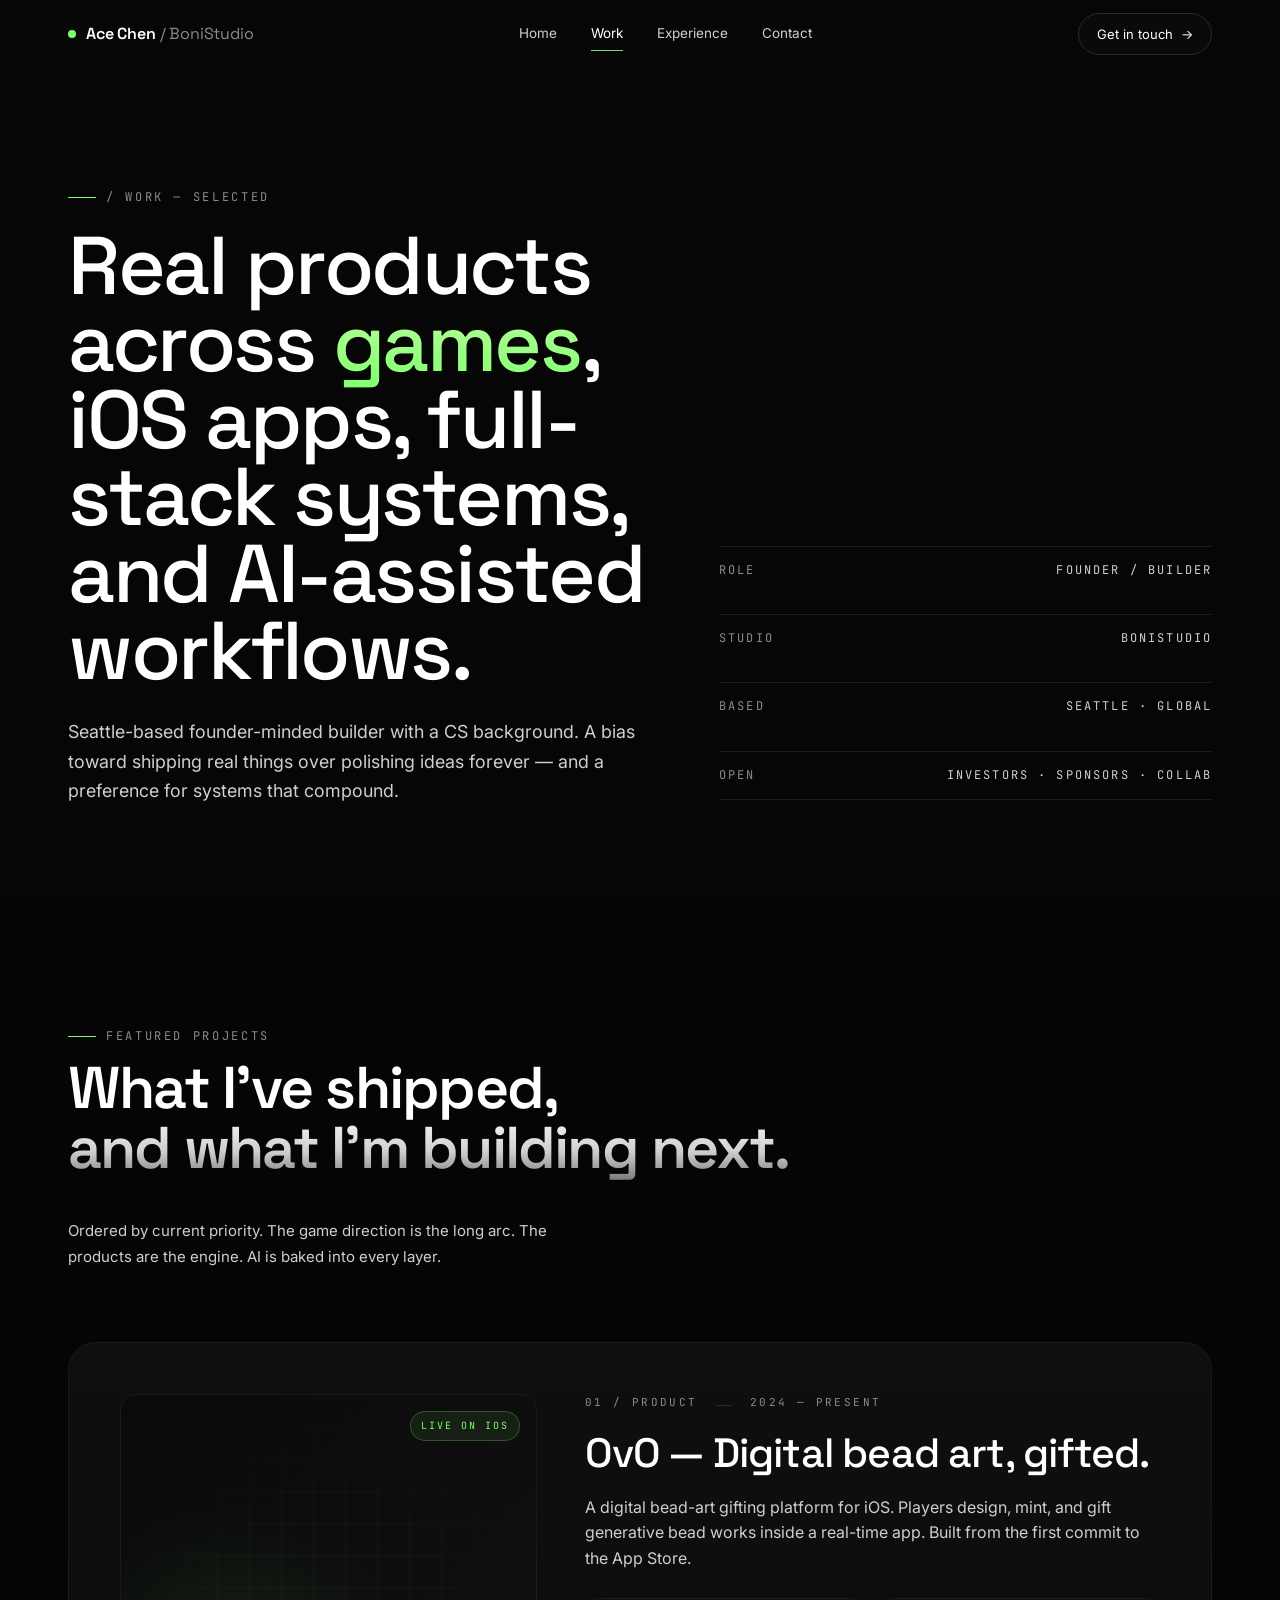
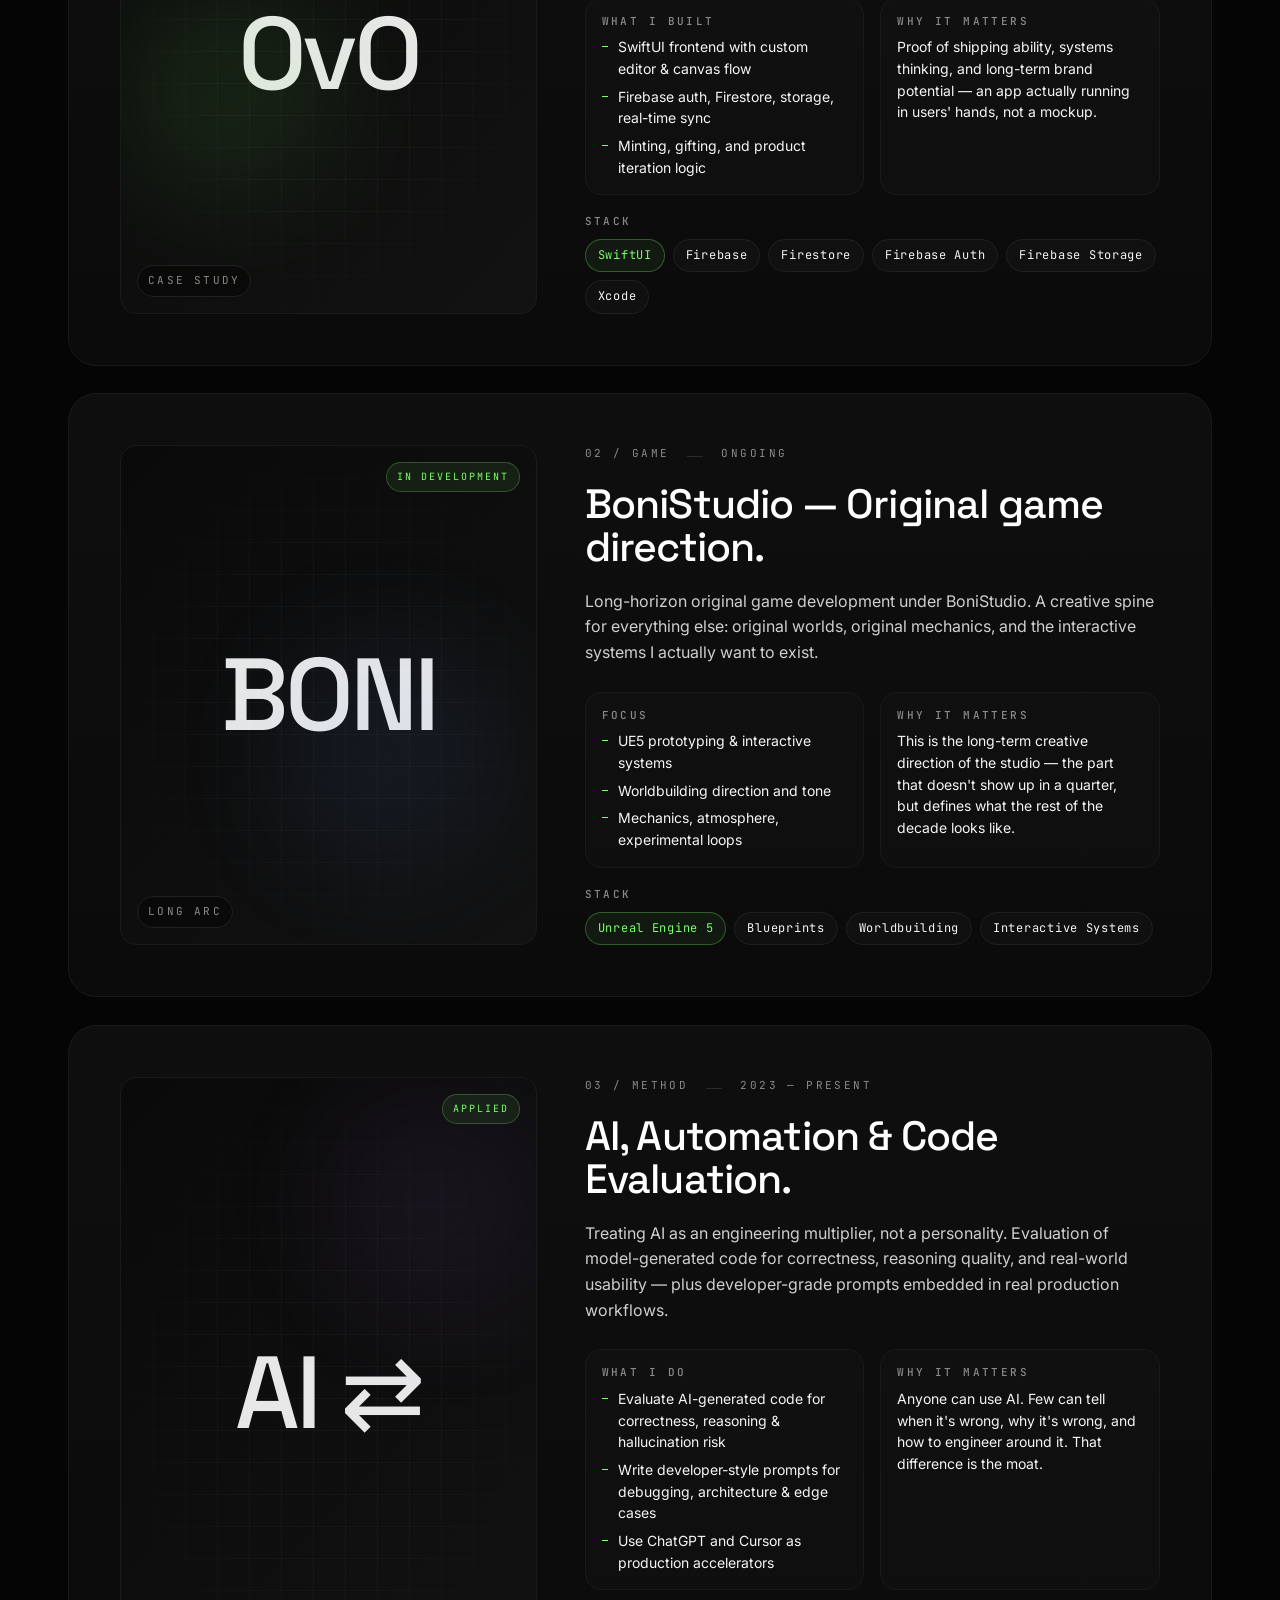
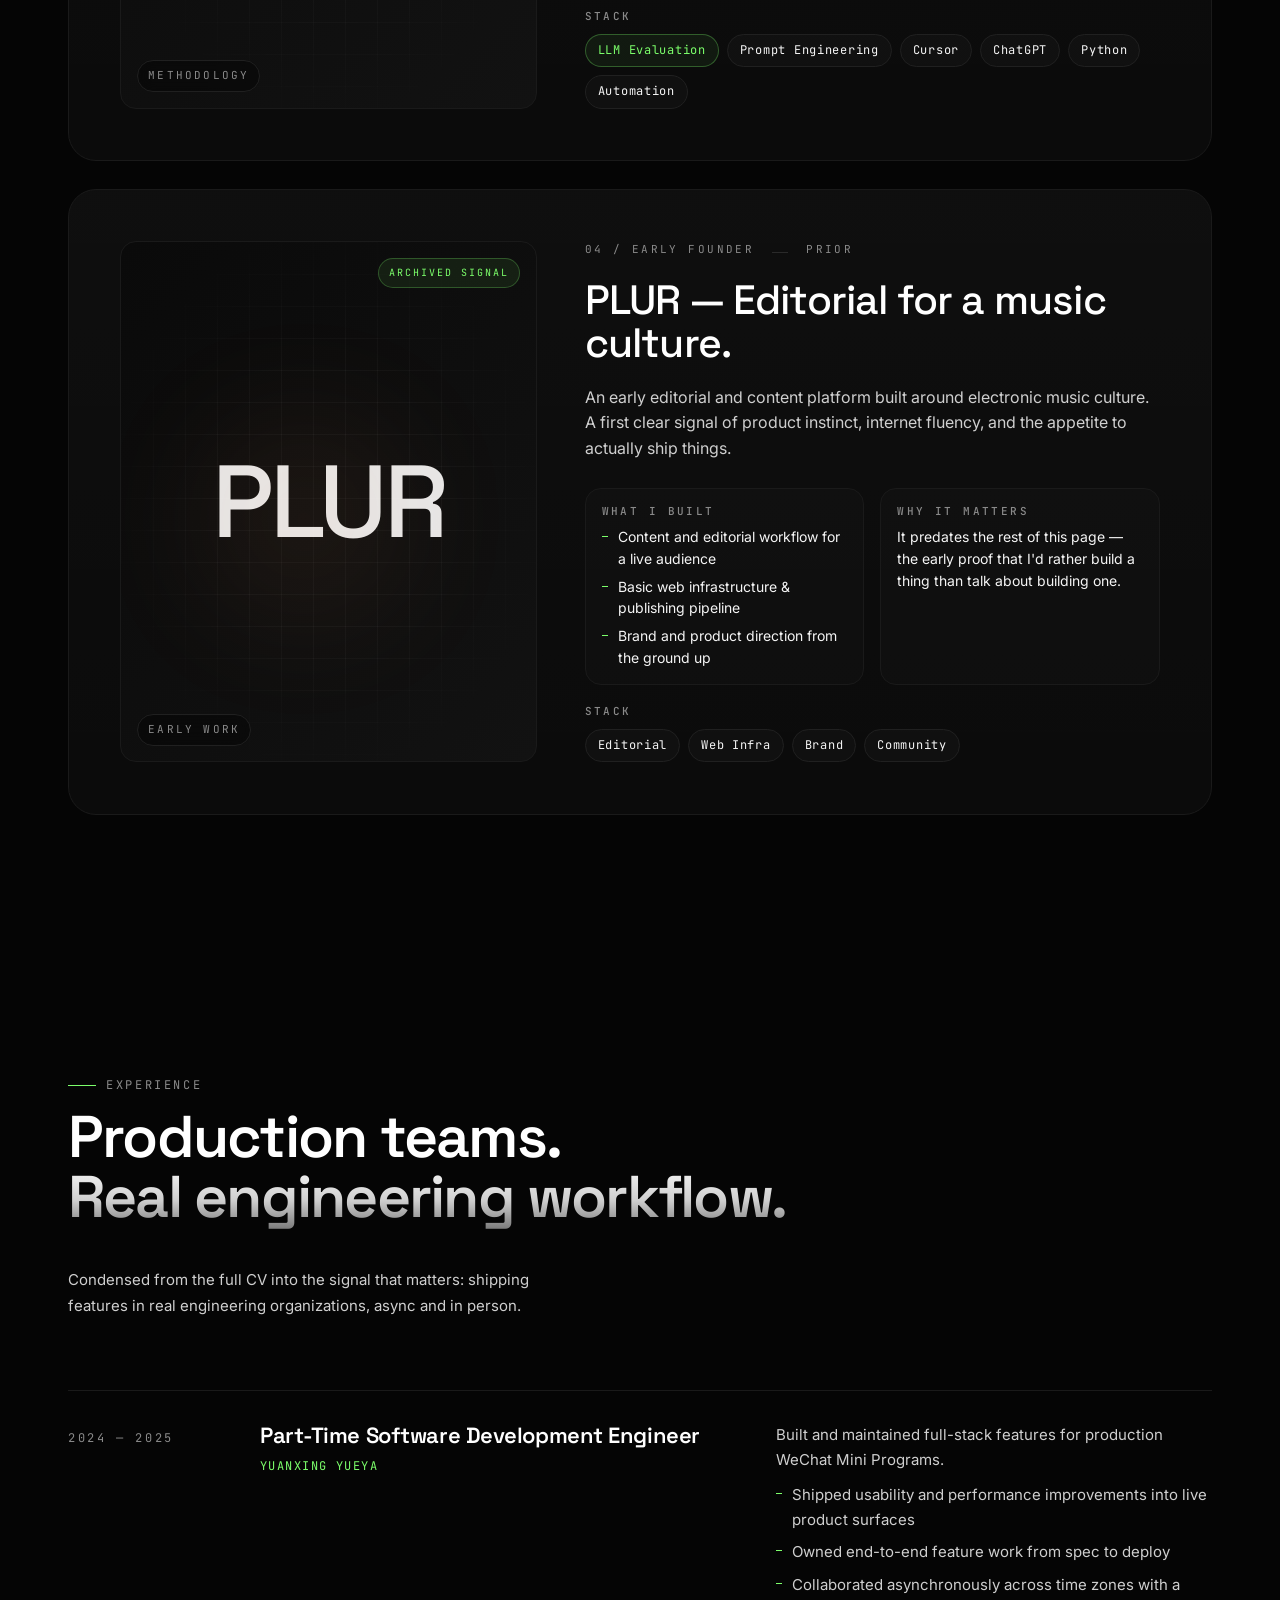
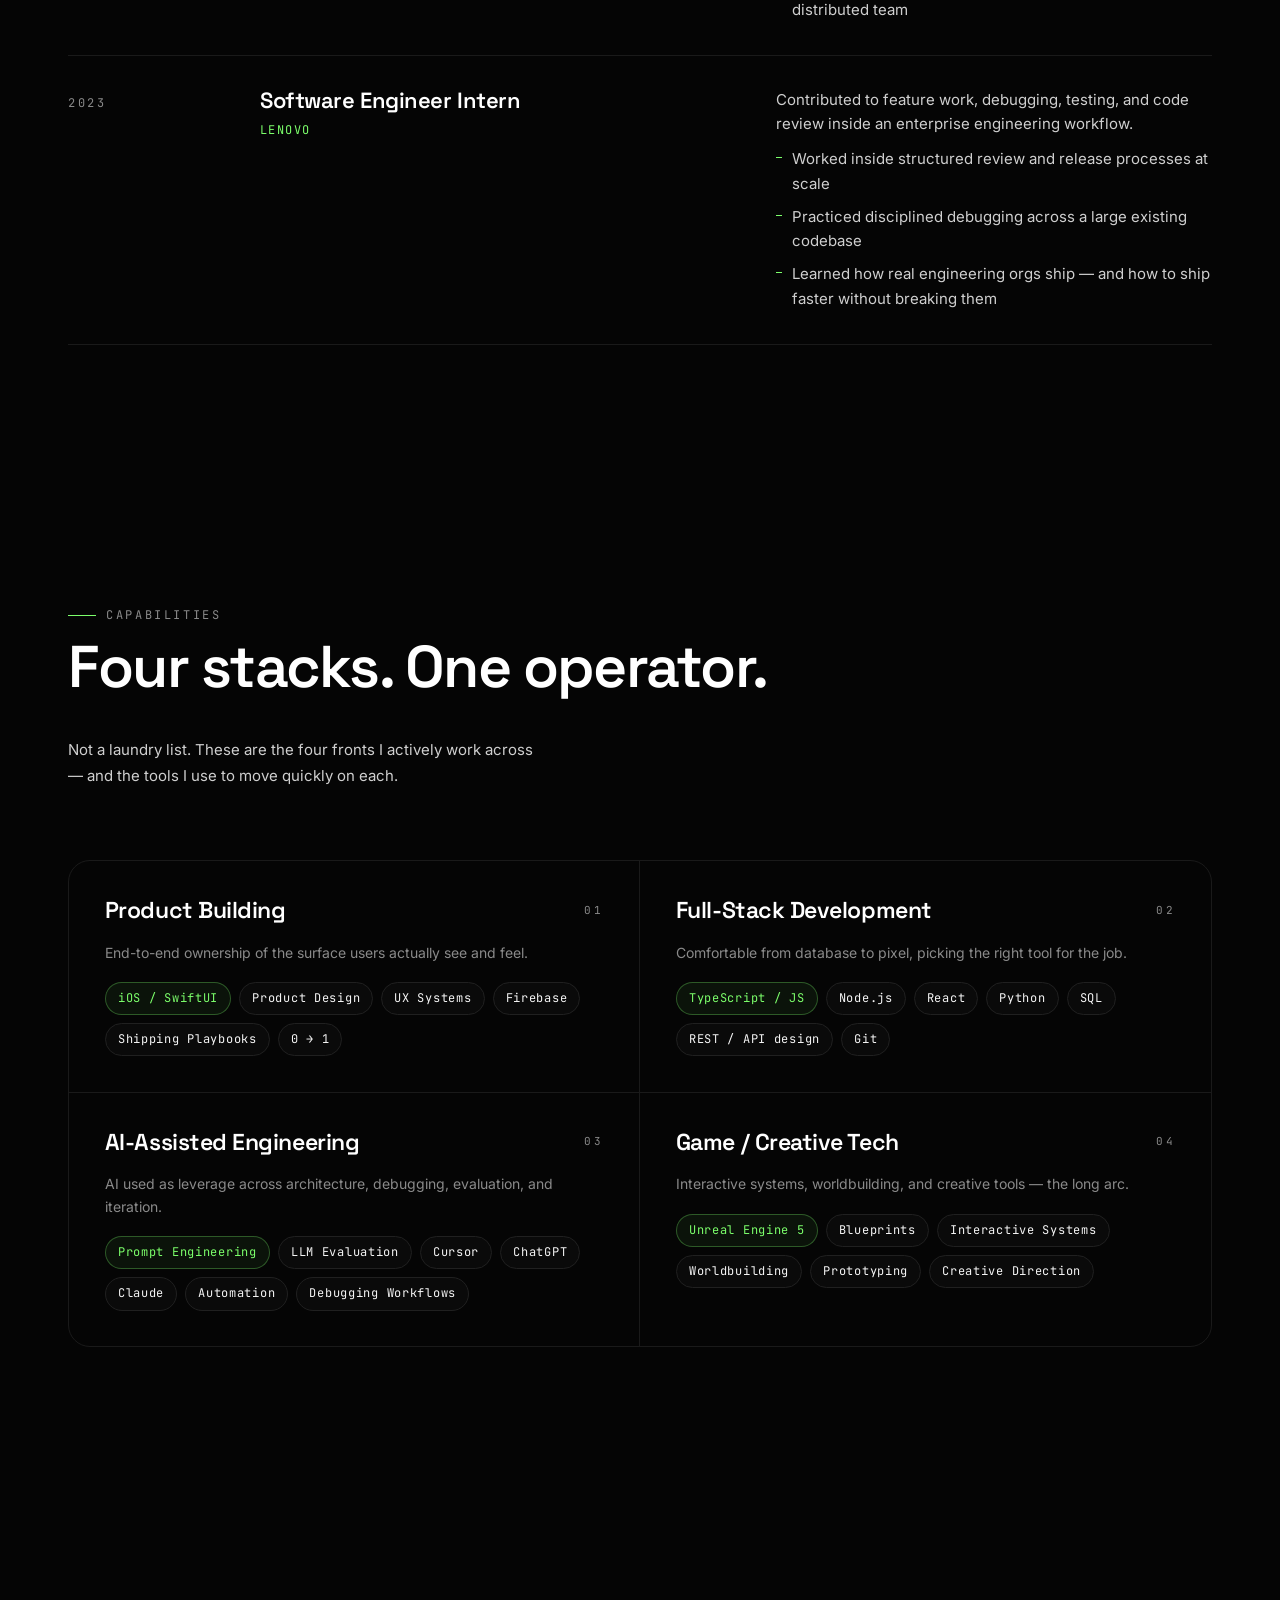
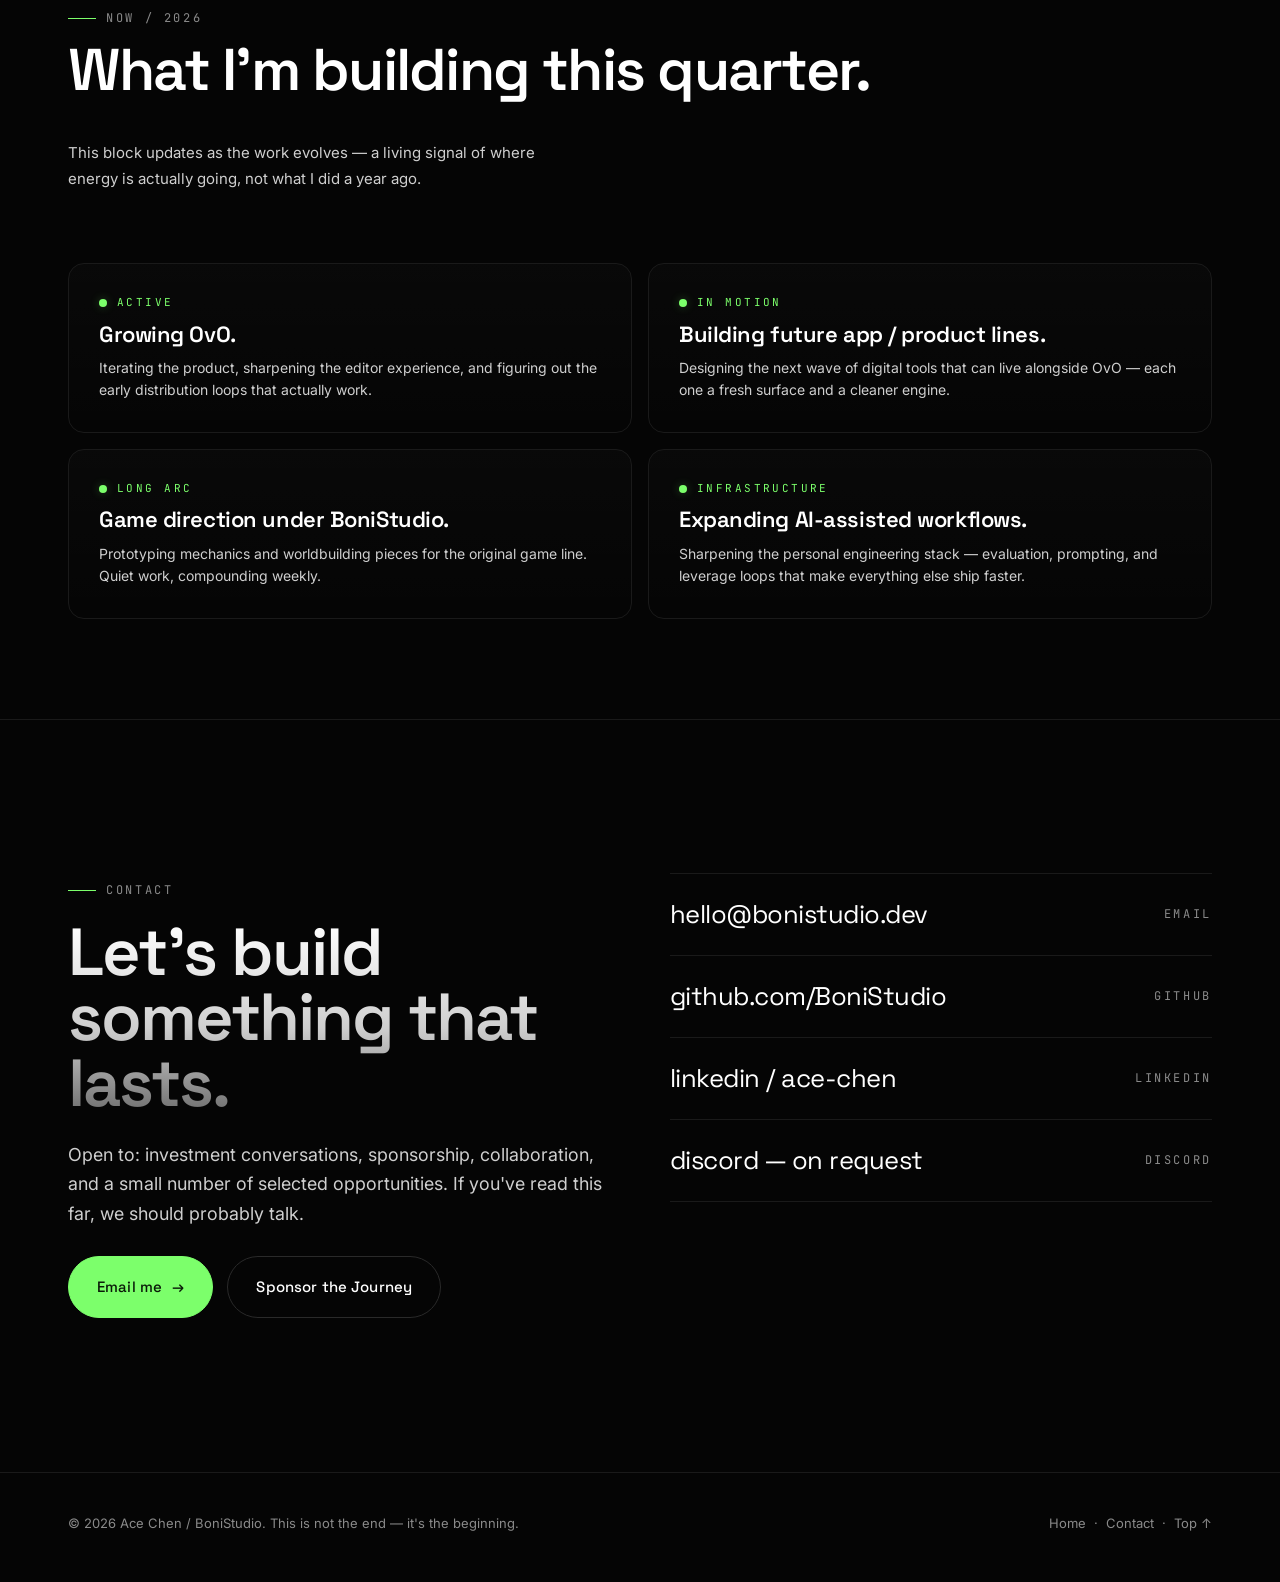
==== work.html @ a3fcf8dd "New" ====
<!DOCTYPE html>
<html lang="en">
<head>
  <meta charset="UTF-8" />
  <meta name="viewport" content="width=device-width, initial-scale=1.0" />
  <meta name="color-scheme" content="dark" />
  <title>Work — Ace Chen</title>
  <meta name="description" content="Selected projects, experience, capabilities, and current work — Ace Chen / BoniStudio." />

  <link rel="preconnect" href="https://fonts.googleapis.com" />
  <link rel="preconnect" href="https://fonts.gstatic.com" crossorigin />
  <link href="https://fonts.googleapis.com/css2?family=Space+Grotesk:wght@400;500;600;700&family=Inter:wght@400;500;600&family=JetBrains+Mono:wght@400;500&display=swap" rel="stylesheet" />
  <link rel="stylesheet" href="styles.css" />
</head>
<body>
  <div class="noise" aria-hidden="true"></div>

  <!-- ====================== Navigation ====================== -->
  <header class="nav" data-nav>
    <div class="container nav-inner">
      <a class="nav-brand" href="index.html" aria-label="Ace Chen — Home">
        <span class="dot" aria-hidden="true"></span>
        <span>Ace Chen <span class="muted" style="color:var(--text-3); font-weight:400;">/ BoniStudio</span></span>
      </a>

      <nav class="nav-links" aria-label="Primary">
        <a href="index.html"><span class="nav-link-text">Home</span></a>
        <a href="work.html" class="is-active"><span class="nav-link-text">Work</span></a>
        <a href="#experience"><span class="nav-link-text">Experience</span></a>
        <a href="#contact"><span class="nav-link-text">Contact</span></a>
      </nav>

      <a class="nav-cta" href="#contact">
        Get in touch
        <span class="arrow" aria-hidden="true">→</span>
      </a>

      <button class="nav-toggle" data-nav-toggle aria-label="Menu">
        <span></span>
      </button>
    </div>
  </header>

  <main>
    <!-- ====================== Intro ====================== -->
    <section class="work-hero">
      <div class="container">
        <div class="work-hero__grid">
          <div>
            <div class="eyebrow reveal" style="margin-bottom:20px;">/ Work — Selected</div>
            <h1 class="reveal">
              Real products across <em>games</em>, iOS apps, full-stack systems, and AI-assisted workflows.
            </h1>
            <p class="lead reveal" style="margin-top:28px;">
              Seattle-based founder-minded builder with a CS background. A bias toward shipping real things over polishing ideas forever — and a preference for systems that compound.
            </p>
          </div>

          <div class="work-hero__meta reveal">
            <div class="row"><span>Role</span><span>Founder / Builder</span></div>
            <div class="row"><span>Studio</span><span>BoniStudio</span></div>
            <div class="row"><span>Based</span><span>Seattle · Global</span></div>
            <div class="row"><span>Open</span><span>Investors · Sponsors · Collab</span></div>
          </div>
        </div>
      </div>
    </section>

    <!-- ====================== Featured Projects ====================== -->
    <section class="section" aria-label="Featured projects" id="projects">
      <div class="container">
        <div class="section-head reveal">
          <div>
            <div class="eyebrow">Featured Projects</div>
            <h2>What I've shipped,<br/><span class="gradient-text">and what I'm building next.</span></h2>
          </div>
          <p class="section-sub">
            Ordered by current priority. The game direction is the long arc. The products are the engine. AI is baked into every layer.
          </p>
        </div>

        <div class="projects">
          <!-- OvO -->
          <article class="project project--ovo reveal">
            <div class="project__media" aria-hidden="true">
              <span class="status-float">Live on iOS</span>
              <span class="tag-float">Case Study</span>
              <div class="mark">OvO</div>
            </div>

            <div class="project__body">
              <div class="project__row">
                <span>01 / Product</span>
                <span class="divider"></span>
                <span>2024 — present</span>
              </div>
              <h3 class="project__title">OvO — Digital bead art, gifted.</h3>
              <p class="project__summary">
                A digital bead-art gifting platform for iOS. Players design, mint, and gift generative bead works inside a real-time app. Built from the first commit to the App Store.
              </p>

              <div class="project__grid">
                <div>
                  <h4>What I built</h4>
                  <ul>
                    <li>SwiftUI frontend with custom editor & canvas flow</li>
                    <li>Firebase auth, Firestore, storage, real-time sync</li>
                    <li>Minting, gifting, and product iteration logic</li>
                  </ul>
                </div>
                <div>
                  <h4>Why it matters</h4>
                  <p>Proof of shipping ability, systems thinking, and long-term brand potential — an app actually running in users' hands, not a mockup.</p>
                </div>
              </div>

              <div>
                <h4 style="font-family:var(--font-mono); font-size:11px; letter-spacing:0.22em; color:var(--text-3); text-transform:uppercase; margin-bottom:10px; font-weight:500;">Stack</h4>
                <div class="project__stack">
                  <span class="chip chip--accent">SwiftUI</span>
                  <span class="chip">Firebase</span>
                  <span class="chip">Firestore</span>
                  <span class="chip">Firebase Auth</span>
                  <span class="chip">Firebase Storage</span>
                  <span class="chip">Xcode</span>
                </div>
              </div>
            </div>
          </article>

          <!-- Game / BoniStudio -->
          <article class="project project--game reveal">
            <div class="project__media" aria-hidden="true">
              <span class="status-float">In development</span>
              <span class="tag-float">Long Arc</span>
              <div class="mark">BONI</div>
            </div>

            <div class="project__body">
              <div class="project__row">
                <span>02 / Game</span>
                <span class="divider"></span>
                <span>Ongoing</span>
              </div>
              <h3 class="project__title">BoniStudio — Original game direction.</h3>
              <p class="project__summary">
                Long-horizon original game development under BoniStudio. A creative spine for everything else: original worlds, original mechanics, and the interactive systems I actually want to exist.
              </p>

              <div class="project__grid">
                <div>
                  <h4>Focus</h4>
                  <ul>
                    <li>UE5 prototyping & interactive systems</li>
                    <li>Worldbuilding direction and tone</li>
                    <li>Mechanics, atmosphere, experimental loops</li>
                  </ul>
                </div>
                <div>
                  <h4>Why it matters</h4>
                  <p>This is the long-term creative direction of the studio — the part that doesn't show up in a quarter, but defines what the rest of the decade looks like.</p>
                </div>
              </div>

              <div>
                <h4 style="font-family:var(--font-mono); font-size:11px; letter-spacing:0.22em; color:var(--text-3); text-transform:uppercase; margin-bottom:10px; font-weight:500;">Stack</h4>
                <div class="project__stack">
                  <span class="chip chip--accent">Unreal Engine 5</span>
                  <span class="chip">Blueprints</span>
                  <span class="chip">Worldbuilding</span>
                  <span class="chip">Interactive Systems</span>
                </div>
              </div>
            </div>
          </article>

          <!-- AI / Automation / Evaluation -->
          <article class="project project--ai reveal">
            <div class="project__media" aria-hidden="true">
              <span class="status-float">Applied</span>
              <span class="tag-float">Methodology</span>
              <div class="mark">AI ⇄</div>
            </div>

            <div class="project__body">
              <div class="project__row">
                <span>03 / Method</span>
                <span class="divider"></span>
                <span>2023 — present</span>
              </div>
              <h3 class="project__title">AI, Automation & Code Evaluation.</h3>
              <p class="project__summary">
                Treating AI as an engineering multiplier, not a personality. Evaluation of model-generated code for correctness, reasoning quality, and real-world usability — plus developer-grade prompts embedded in real production workflows.
              </p>

              <div class="project__grid">
                <div>
                  <h4>What I do</h4>
                  <ul>
                    <li>Evaluate AI-generated code for correctness, reasoning & hallucination risk</li>
                    <li>Write developer-style prompts for debugging, architecture & edge cases</li>
                    <li>Use ChatGPT and Cursor as production accelerators</li>
                  </ul>
                </div>
                <div>
                  <h4>Why it matters</h4>
                  <p>Anyone can use AI. Few can tell when it's wrong, why it's wrong, and how to engineer around it. That difference is the moat.</p>
                </div>
              </div>

              <div>
                <h4 style="font-family:var(--font-mono); font-size:11px; letter-spacing:0.22em; color:var(--text-3); text-transform:uppercase; margin-bottom:10px; font-weight:500;">Stack</h4>
                <div class="project__stack">
                  <span class="chip chip--accent">LLM Evaluation</span>
                  <span class="chip">Prompt Engineering</span>
                  <span class="chip">Cursor</span>
                  <span class="chip">ChatGPT</span>
                  <span class="chip">Python</span>
                  <span class="chip">Automation</span>
                </div>
              </div>
            </div>
          </article>

          <!-- PLUR -->
          <article class="project project--plur reveal">
            <div class="project__media" aria-hidden="true">
              <span class="status-float">Archived signal</span>
              <span class="tag-float">Early work</span>
              <div class="mark">PLUR</div>
            </div>

            <div class="project__body">
              <div class="project__row">
                <span>04 / Early founder</span>
                <span class="divider"></span>
                <span>Prior</span>
              </div>
              <h3 class="project__title">PLUR — Editorial for a music culture.</h3>
              <p class="project__summary">
                An early editorial and content platform built around electronic music culture. A first clear signal of product instinct, internet fluency, and the appetite to actually ship things.
              </p>

              <div class="project__grid">
                <div>
                  <h4>What I built</h4>
                  <ul>
                    <li>Content and editorial workflow for a live audience</li>
                    <li>Basic web infrastructure & publishing pipeline</li>
                    <li>Brand and product direction from the ground up</li>
                  </ul>
                </div>
                <div>
                  <h4>Why it matters</h4>
                  <p>It predates the rest of this page — the early proof that I'd rather build a thing than talk about building one.</p>
                </div>
              </div>

              <div>
                <h4 style="font-family:var(--font-mono); font-size:11px; letter-spacing:0.22em; color:var(--text-3); text-transform:uppercase; margin-bottom:10px; font-weight:500;">Stack</h4>
                <div class="project__stack">
                  <span class="chip">Editorial</span>
                  <span class="chip">Web Infra</span>
                  <span class="chip">Brand</span>
                  <span class="chip">Community</span>
                </div>
              </div>
            </div>
          </article>
        </div>
      </div>
    </section>

    <!-- ====================== Experience ====================== -->
    <section class="section section--tight" id="experience" aria-label="Experience">
      <div class="container">
        <div class="section-head reveal">
          <div>
            <div class="eyebrow">Experience</div>
            <h2>Production teams.<br/><span class="gradient-text">Real engineering workflow.</span></h2>
          </div>
          <p class="section-sub">
            Condensed from the full CV into the signal that matters: shipping features in real engineering organizations, async and in person.
          </p>
        </div>

        <div class="experience reveal-stagger">
          <div class="exp-item">
            <div class="exp-item__date">2024 — 2025</div>
            <div class="exp-item__role">
              <h3>Part-Time Software Development Engineer</h3>
              <span class="company">Yuanxing Yueya</span>
            </div>
            <div class="exp-item__desc">
              <p>Built and maintained full-stack features for production WeChat Mini Programs.</p>
              <ul>
                <li>Shipped usability and performance improvements into live product surfaces</li>
                <li>Owned end-to-end feature work from spec to deploy</li>
                <li>Collaborated asynchronously across time zones with a distributed team</li>
              </ul>
            </div>
          </div>

          <div class="exp-item">
            <div class="exp-item__date">2023</div>
            <div class="exp-item__role">
              <h3>Software Engineer Intern</h3>
              <span class="company">Lenovo</span>
            </div>
            <div class="exp-item__desc">
              <p>Contributed to feature work, debugging, testing, and code review inside an enterprise engineering workflow.</p>
              <ul>
                <li>Worked inside structured review and release processes at scale</li>
                <li>Practiced disciplined debugging across a large existing codebase</li>
                <li>Learned how real engineering orgs ship — and how to ship faster without breaking them</li>
              </ul>
            </div>
          </div>
        </div>
      </div>
    </section>

    <!-- ====================== Capabilities ====================== -->
    <section class="section" aria-label="Capabilities">
      <div class="container">
        <div class="section-head reveal">
          <div>
            <div class="eyebrow">Capabilities</div>
            <h2>Four stacks. One operator.</h2>
          </div>
          <p class="section-sub">
            Not a laundry list. These are the four fronts I actively work across — and the tools I use to move quickly on each.
          </p>
        </div>

        <div class="cap-grid reveal-stagger">
          <div class="cap">
            <div class="cap__head">
              <h3>Product Building</h3>
              <div class="cap__idx">01</div>
            </div>
            <p class="muted" style="font-size:14px; line-height:1.6;">End-to-end ownership of the surface users actually see and feel.</p>
            <div class="cap__chips">
              <span class="chip chip--accent">iOS / SwiftUI</span>
              <span class="chip">Product Design</span>
              <span class="chip">UX Systems</span>
              <span class="chip">Firebase</span>
              <span class="chip">Shipping Playbooks</span>
              <span class="chip">0 → 1</span>
            </div>
          </div>

          <div class="cap">
            <div class="cap__head">
              <h3>Full-Stack Development</h3>
              <div class="cap__idx">02</div>
            </div>
            <p class="muted" style="font-size:14px; line-height:1.6;">Comfortable from database to pixel, picking the right tool for the job.</p>
            <div class="cap__chips">
              <span class="chip chip--accent">TypeScript / JS</span>
              <span class="chip">Node.js</span>
              <span class="chip">React</span>
              <span class="chip">Python</span>
              <span class="chip">SQL</span>
              <span class="chip">REST / API design</span>
              <span class="chip">Git</span>
            </div>
          </div>

          <div class="cap">
            <div class="cap__head">
              <h3>AI-Assisted Engineering</h3>
              <div class="cap__idx">03</div>
            </div>
            <p class="muted" style="font-size:14px; line-height:1.6;">AI used as leverage across architecture, debugging, evaluation, and iteration.</p>
            <div class="cap__chips">
              <span class="chip chip--accent">Prompt Engineering</span>
              <span class="chip">LLM Evaluation</span>
              <span class="chip">Cursor</span>
              <span class="chip">ChatGPT</span>
              <span class="chip">Claude</span>
              <span class="chip">Automation</span>
              <span class="chip">Debugging Workflows</span>
            </div>
          </div>

          <div class="cap">
            <div class="cap__head">
              <h3>Game / Creative Tech</h3>
              <div class="cap__idx">04</div>
            </div>
            <p class="muted" style="font-size:14px; line-height:1.6;">Interactive systems, worldbuilding, and creative tools — the long arc.</p>
            <div class="cap__chips">
              <span class="chip chip--accent">Unreal Engine 5</span>
              <span class="chip">Blueprints</span>
              <span class="chip">Interactive Systems</span>
              <span class="chip">Worldbuilding</span>
              <span class="chip">Prototyping</span>
              <span class="chip">Creative Direction</span>
            </div>
          </div>
        </div>
      </div>
    </section>

    <!-- ====================== Now ====================== -->
    <section class="section section--tight" aria-label="Now" id="now">
      <div class="container">
        <div class="section-head reveal">
          <div>
            <div class="eyebrow">Now / 2026</div>
            <h2>What I'm building this quarter.</h2>
          </div>
          <p class="section-sub">
            This block updates as the work evolves — a living signal of where energy is actually going, not what I did a year ago.
          </p>
        </div>

        <div class="now-grid reveal-stagger">
          <div class="now-card">
            <div class="now-card__tag">Active</div>
            <h3>Growing OvO.</h3>
            <p>Iterating the product, sharpening the editor experience, and figuring out the early distribution loops that actually work.</p>
          </div>
          <div class="now-card">
            <div class="now-card__tag">In motion</div>
            <h3>Building future app / product lines.</h3>
            <p>Designing the next wave of digital tools that can live alongside OvO — each one a fresh surface and a cleaner engine.</p>
          </div>
          <div class="now-card">
            <div class="now-card__tag">Long arc</div>
            <h3>Game direction under BoniStudio.</h3>
            <p>Prototyping mechanics and worldbuilding pieces for the original game line. Quiet work, compounding weekly.</p>
          </div>
          <div class="now-card">
            <div class="now-card__tag">Infrastructure</div>
            <h3>Expanding AI-assisted workflows.</h3>
            <p>Sharpening the personal engineering stack — evaluation, prompting, and leverage loops that make everything else ship faster.</p>
          </div>
        </div>
      </div>
    </section>

    <!-- ====================== Contact ====================== -->
    <section class="section contact" id="contact" aria-label="Contact">
      <div class="container">
        <div class="contact__inner">
          <div class="reveal">
            <div class="eyebrow" style="margin-bottom:20px;">Contact</div>
            <h2 class="gradient-text">Let's build something that lasts.</h2>
            <p class="lead" style="margin-top:24px;">
              Open to: investment conversations, sponsorship, collaboration, and a small number of selected opportunities. If you've read this far, we should probably talk.
            </p>
            <div class="cta__actions" style="margin-top:28px;">
              <a class="btn btn-primary btn-lg" href="mailto:hello@bonistudio.dev">
                Email me
                <span class="arrow" aria-hidden="true">→</span>
              </a>
              <a class="btn btn-ghost btn-lg" href="mailto:hello@bonistudio.dev?subject=Sponsor%20the%20Journey">
                Sponsor the Journey
              </a>
            </div>
          </div>

          <div class="contact__list reveal">
            <a href="mailto:hello@bonistudio.dev">
              hello@bonistudio.dev
              <span>Email</span>
            </a>
            <a href="https://github.com/BoniStudio" target="_blank" rel="noopener">
              github.com/BoniStudio
              <span>GitHub</span>
            </a>
            <a href="https://www.linkedin.com/" target="_blank" rel="noopener">
              linkedin / ace-chen
              <span>LinkedIn</span>
            </a>
            <a href="#" aria-disabled="true" onclick="return false;">
              discord — on request
              <span>Discord</span>
            </a>
          </div>
        </div>
      </div>
    </section>
  </main>

  <footer class="footer">
    <div class="container footer__inner">
      <div>© <span data-year>2026</span> Ace Chen / BoniStudio. This is not the end — it's the beginning.</div>
      <div>
        <a href="index.html">Home</a> &nbsp;·&nbsp;
        <a href="#contact">Contact</a> &nbsp;·&nbsp;
        <a href="#" aria-label="Top of page" onclick="window.scrollTo({top:0,behavior:'smooth'});return false;">Top ↑</a>
      </div>
    </div>
  </footer>

  <script src="script.js" defer></script>
</body>
</html>
---- styles.css ----
/* =========================================================
   Ace Chen — Portfolio
   Design system, layout, components, animations
   ========================================================= */

/* ---------- Design tokens ---------- */
:root {
  --bg-0: #050505;
  --bg-1: #0b0b0b;
  --bg-2: #111111;
  --bg-3: #141414;

  --line-1: #1a1a1a;
  --line-2: #202020;
  --line-3: #2a2a2a;

  --text-0: #ffffff;
  --text-1: #f5f5f5;
  --text-2: #cfcfcf;
  --text-3: #8a8a8a;
  --text-4: #555555;

  --accent: #7CFF6B;
  --accent-soft: rgba(124, 255, 107, 0.12);
  --accent-glow: rgba(124, 255, 107, 0.28);
  --accent-ink: #0a1a08;

  --ink-glow: rgba(255, 255, 255, 0.06);
  --deep-teal: rgba(20, 60, 80, 0.35);
  --deep-blue: rgba(20, 30, 80, 0.30);

  --radius-s: 10px;
  --radius-m: 16px;
  --radius-l: 22px;
  --radius-xl: 28px;

  --maxw: 1240px;
  --pad-x: clamp(20px, 4vw, 48px);

  --font-display: "Space Grotesk", "Sora", "Inter", system-ui, -apple-system, Segoe UI, sans-serif;
  --font-body: "Inter", "Manrope", system-ui, -apple-system, Segoe UI, sans-serif;
  --font-mono: "JetBrains Mono", ui-monospace, SFMono-Regular, Menlo, monospace;

  --ease-out: cubic-bezier(0.22, 1, 0.36, 1);
  --ease-in-out: cubic-bezier(0.65, 0, 0.35, 1);
}

/* ---------- Reset ---------- */
*, *::before, *::after { box-sizing: border-box; }
html, body { margin: 0; padding: 0; }
html {
  scroll-behavior: smooth;
  -webkit-font-smoothing: antialiased;
  -moz-osx-font-smoothing: grayscale;
  text-rendering: optimizeLegibility;
  background: var(--bg-0);
}
body {
  font-family: var(--font-body);
  color: var(--text-1);
  background: var(--bg-0);
  line-height: 1.6;
  overflow-x: hidden;
  min-height: 100vh;
}

img, svg, video { display: block; max-width: 100%; }
button { font: inherit; cursor: pointer; border: 0; background: none; color: inherit; }
a { color: inherit; text-decoration: none; transition: color 0.25s var(--ease-out), opacity 0.25s var(--ease-out); }
ul { list-style: none; padding: 0; margin: 0; }

::selection { background: var(--accent); color: var(--accent-ink); }

/* ---------- Ambient page background ---------- */
body::before {
  content: "";
  position: fixed;
  inset: 0;
  z-index: -2;
  background:
    radial-gradient(1200px 800px at 85% -10%, rgba(124,255,107,0.05), transparent 60%),
    radial-gradient(900px 600px at -10% 30%, rgba(40,80,120,0.08), transparent 60%),
    radial-gradient(800px 500px at 50% 120%, rgba(124,255,107,0.04), transparent 60%),
    var(--bg-0);
  pointer-events: none;
}
body::after {
  content: "";
  position: fixed;
  inset: 0;
  z-index: -1;
  pointer-events: none;
  background-image:
    linear-gradient(to right, rgba(255,255,255,0.025) 1px, transparent 1px),
    linear-gradient(to bottom, rgba(255,255,255,0.025) 1px, transparent 1px);
  background-size: 64px 64px;
  mask-image: radial-gradient(ellipse at 50% 40%, #000 40%, transparent 80%);
  -webkit-mask-image: radial-gradient(ellipse at 50% 40%, #000 40%, transparent 80%);
  opacity: 0.6;
}

/* Light noise overlay for film grain feel */
.noise {
  position: fixed;
  inset: 0;
  z-index: 1;
  pointer-events: none;
  opacity: 0.04;
  mix-blend-mode: overlay;
  background-image: url("data:image/svg+xml;utf8,<svg xmlns='http://www.w3.org/2000/svg' width='160' height='160'><filter id='n'><feTurbulence type='fractalNoise' baseFrequency='0.9' numOctaves='2' stitchTiles='stitch'/><feColorMatrix values='0 0 0 0 1  0 0 0 0 1  0 0 0 0 1  0 0 0 0.6 0'/></filter><rect width='100%' height='100%' filter='url(%23n)' opacity='0.8'/></svg>");
}

/* ---------- Layout ---------- */
.container {
  width: 100%;
  max-width: var(--maxw);
  margin: 0 auto;
  padding: 0 var(--pad-x);
  position: relative;
}

.section {
  position: relative;
  padding: clamp(80px, 12vw, 160px) 0;
}
.section--tight { padding: clamp(60px, 8vw, 100px) 0; }

.section-head {
  display: flex;
  align-items: flex-end;
  justify-content: space-between;
  gap: 40px;
  margin-bottom: clamp(40px, 6vw, 72px);
  flex-wrap: wrap;
}
.section-head .eyebrow { margin-bottom: 12px; }
.section-head h2 { margin: 0; }
.section-head .section-sub {
  max-width: 480px;
  color: var(--text-2);
  font-size: 15px;
  line-height: 1.7;
}

/* ---------- Typography ---------- */
h1, h2, h3, h4 {
  font-family: var(--font-display);
  font-weight: 600;
  letter-spacing: -0.02em;
  color: var(--text-0);
  margin: 0;
}
h1 {
  font-size: clamp(44px, 8.2vw, 128px);
  line-height: 0.94;
  letter-spacing: -0.035em;
  font-weight: 500;
}
h2 {
  font-size: clamp(32px, 4.6vw, 64px);
  line-height: 1.02;
  letter-spacing: -0.03em;
}
h3 {
  font-size: clamp(22px, 2.2vw, 30px);
  line-height: 1.15;
  letter-spacing: -0.02em;
}
h4 {
  font-size: 18px;
  line-height: 1.25;
}

p { margin: 0; color: var(--text-2); }

.eyebrow {
  display: inline-flex;
  align-items: center;
  gap: 10px;
  font-family: var(--font-mono);
  font-size: 12px;
  letter-spacing: 0.22em;
  text-transform: uppercase;
  color: var(--text-3);
}
.eyebrow::before {
  content: "";
  width: 28px;
  height: 1px;
  background: var(--accent);
  display: inline-block;
}

.gradient-text {
  background: linear-gradient(180deg, #ffffff 0%, #cfcfcf 55%, #6d6d6d 100%);
  -webkit-background-clip: text;
  background-clip: text;
  color: transparent;
}

.accent-text { color: var(--accent); }
.muted { color: var(--text-3); }

.lead {
  font-size: clamp(17px, 1.4vw, 21px);
  color: var(--text-2);
  line-height: 1.65;
  max-width: 60ch;
}

/* ---------- Navigation ---------- */
.nav {
  position: fixed;
  inset: 0 0 auto 0;
  z-index: 100;
  transition: background 0.35s var(--ease-out), border-color 0.35s var(--ease-out), backdrop-filter 0.35s var(--ease-out);
  border-bottom: 1px solid transparent;
}
.nav.is-scrolled {
  background: rgba(5,5,5,0.72);
  backdrop-filter: blur(14px) saturate(140%);
  -webkit-backdrop-filter: blur(14px) saturate(140%);
  border-bottom-color: var(--line-1);
}
.nav-inner {
  display: flex;
  align-items: center;
  justify-content: space-between;
  height: 68px;
}
.nav-brand {
  display: inline-flex;
  align-items: center;
  gap: 10px;
  font-family: var(--font-display);
  font-weight: 600;
  letter-spacing: -0.01em;
  font-size: 16px;
  color: var(--text-0);
}
.nav-brand .dot {
  width: 8px; height: 8px; border-radius: 50%;
  background: var(--accent);
  box-shadow: 0 0 18px var(--accent-glow);
}
.nav-links {
  display: flex;
  align-items: center;
  gap: 6px;
}
.nav-links a {
  position: relative;
  padding: 10px 14px;
  font-size: 13.5px;
  color: var(--text-2);
  border-radius: 999px;
  transition: color 0.25s var(--ease-out), background 0.25s var(--ease-out);
}
.nav-links a:hover { color: var(--text-0); background: rgba(255,255,255,0.04); }
.nav-links a.is-active { color: var(--text-0); }
.nav-links a.is-active::after {
  content: "";
  position: absolute;
  left: 14px; right: 14px; bottom: 4px;
  height: 1px;
  background: var(--accent);
  opacity: 0.9;
}
.nav-cta {
  padding: 10px 18px;
  border: 1px solid var(--line-3);
  border-radius: 999px;
  color: var(--text-0);
  font-size: 13px;
  display: inline-flex;
  align-items: center;
  gap: 8px;
  background: rgba(255,255,255,0.02);
  transition: border-color 0.25s var(--ease-out), background 0.25s var(--ease-out), color 0.25s var(--ease-out);
}
.nav-cta:hover { border-color: var(--accent); color: var(--accent); }

.nav-toggle { display: none; }

@media (max-width: 800px) {
  .nav-links .nav-link-text { display: none; }
  .nav-cta { display: none; }
  .nav-toggle {
    display: inline-flex;
    width: 40px; height: 40px;
    align-items: center; justify-content: center;
    border: 1px solid var(--line-2);
    border-radius: 12px;
    color: var(--text-1);
  }
  .nav-toggle span, .nav-toggle span::before, .nav-toggle span::after {
    content: "";
    display: block;
    width: 16px; height: 1.5px;
    background: currentColor;
    position: relative;
  }
  .nav-toggle span::before { position: absolute; top: -6px; left: 0; right: 0; }
  .nav-toggle span::after  { position: absolute; top:  6px; left: 0; right: 0; }
  .nav-links {
    position: absolute;
    top: 68px; left: 0; right: 0;
    flex-direction: column;
    gap: 0;
    background: rgba(8,8,8,0.94);
    backdrop-filter: blur(18px);
    border-bottom: 1px solid var(--line-1);
    padding: 12px var(--pad-x) 20px;
    transform: translateY(-8px);
    opacity: 0;
    pointer-events: none;
    transition: opacity 0.25s var(--ease-out), transform 0.25s var(--ease-out);
  }
  .nav-links a { width: 100%; padding: 14px 8px; border-radius: 0; border-bottom: 1px solid var(--line-1); }
  .nav-links a:last-child { border-bottom: 0; }
  .nav.is-open .nav-links { opacity: 1; transform: translateY(0); pointer-events: auto; }
}

/* ---------- Buttons ---------- */
.btn {
  --btn-bg: transparent;
  --btn-fg: var(--text-0);
  --btn-border: var(--line-3);
  display: inline-flex;
  align-items: center;
  gap: 10px;
  padding: 14px 22px;
  font-size: 14px;
  font-weight: 500;
  font-family: var(--font-display);
  letter-spacing: 0.01em;
  background: var(--btn-bg);
  color: var(--btn-fg);
  border: 1px solid var(--btn-border);
  border-radius: 999px;
  position: relative;
  overflow: hidden;
  transition: border-color 0.3s var(--ease-out), color 0.3s var(--ease-out), background 0.3s var(--ease-out), transform 0.3s var(--ease-out);
}
.btn .arrow {
  display: inline-block;
  transition: transform 0.35s var(--ease-out);
}
.btn:hover .arrow { transform: translateX(4px); }

.btn-primary {
  --btn-bg: var(--accent);
  --btn-fg: var(--accent-ink);
  --btn-border: var(--accent);
  box-shadow: 0 0 0 0 var(--accent-glow);
}
.btn-primary:hover {
  box-shadow: 0 0 30px var(--accent-glow);
  transform: translateY(-1px);
}

.btn-ghost {
  --btn-bg: transparent;
  --btn-fg: var(--text-0);
  --btn-border: var(--line-3);
}
.btn-ghost:hover {
  --btn-border: var(--accent);
  color: var(--accent);
}

.btn-lg { padding: 18px 28px; font-size: 15px; }

/* ---------- Hero ---------- */
.hero {
  position: relative;
  min-height: 100vh;
  display: flex;
  align-items: center;
  padding: 140px 0 80px;
  overflow: hidden;
  isolation: isolate;
}
.hero__stage {
  position: absolute;
  inset: 0;
  z-index: -1;
  pointer-events: none;
  overflow: hidden;
}
.hero__canvas {
  position: absolute;
  inset: 0;
  width: 100%;
  height: 100%;
  opacity: 0.9;
}
.hero__glow {
  position: absolute;
  width: 720px;
  height: 720px;
  border-radius: 50%;
  filter: blur(80px);
  opacity: 0.55;
  mix-blend-mode: screen;
  transition: transform 0.6s var(--ease-out);
}
.hero__glow--a {
  left: -120px; top: 10%;
  background: radial-gradient(closest-side, rgba(124,255,107,0.55), transparent 70%);
}
.hero__glow--b {
  right: -140px; bottom: -120px;
  background: radial-gradient(closest-side, rgba(60,120,200,0.45), transparent 70%);
  opacity: 0.4;
}
.hero__ring {
  position: absolute;
  left: 50%;
  top: 50%;
  width: 90vmin;
  height: 90vmin;
  transform: translate(-50%, -50%);
  border: 1px solid rgba(255,255,255,0.05);
  border-radius: 50%;
  box-shadow: inset 0 0 120px rgba(124,255,107,0.04);
  opacity: 0.7;
}
.hero__ring::before {
  content: "";
  position: absolute; inset: 10%;
  border: 1px dashed rgba(255,255,255,0.04);
  border-radius: 50%;
  animation: slowspin 80s linear infinite;
}
.hero__ring::after {
  content: "";
  position: absolute; inset: 28%;
  border: 1px solid rgba(124,255,107,0.08);
  border-radius: 50%;
  animation: slowspin 120s linear infinite reverse;
}
@keyframes slowspin { to { transform: rotate(360deg); } }

.hero__content {
  position: relative;
  display: grid;
  grid-template-columns: minmax(0, 1fr);
  gap: 40px;
}

.hero__meta {
  display: flex;
  align-items: center;
  gap: 18px;
  color: var(--text-3);
  font-family: var(--font-mono);
  font-size: 12px;
  letter-spacing: 0.22em;
  text-transform: uppercase;
}
.hero__meta .live {
  display: inline-flex; align-items: center; gap: 8px;
  color: var(--text-1);
}
.hero__meta .live::before {
  content: "";
  width: 8px; height: 8px;
  border-radius: 50%;
  background: var(--accent);
  box-shadow: 0 0 10px var(--accent-glow);
  animation: pulse 2.4s ease-in-out infinite;
}
@keyframes pulse {
  0%, 100% { opacity: 1; transform: scale(1); }
  50%      { opacity: 0.5; transform: scale(0.85); }
}

.hero__title {
  font-family: var(--font-display);
  font-weight: 500;
}
.hero__title .line { display: block; }
.hero__title .line--muted {
  color: var(--text-3);
  font-weight: 400;
}
.hero__title em {
  font-style: normal;
  color: var(--accent);
  background: linear-gradient(180deg, #b8ff9b, #7CFF6B);
  -webkit-background-clip: text;
  background-clip: text;
  -webkit-text-fill-color: transparent;
}

.hero__subtitle {
  max-width: 60ch;
  color: var(--text-2);
  font-size: clamp(16px, 1.25vw, 19px);
  line-height: 1.6;
}

.hero__pillars {
  display: flex;
  flex-wrap: wrap;
  gap: 10px 18px;
  color: var(--text-3);
  font-family: var(--font-mono);
  font-size: 12px;
  letter-spacing: 0.16em;
  text-transform: uppercase;
}
.hero__pillars span { display: inline-flex; align-items: center; gap: 8px; }
.hero__pillars span::before {
  content: "";
  width: 5px; height: 5px; border-radius: 50%;
  background: var(--accent);
  box-shadow: 0 0 10px var(--accent-glow);
}

.hero__actions {
  display: flex;
  gap: 14px;
  flex-wrap: wrap;
  align-items: center;
}

.hero__marquee {
  position: absolute;
  left: 0; right: 0;
  bottom: 32px;
  display: flex;
  align-items: center;
  gap: 40px;
  color: var(--text-3);
  font-family: var(--font-mono);
  font-size: 11px;
  letter-spacing: 0.28em;
  text-transform: uppercase;
  padding: 0 var(--pad-x);
  justify-content: space-between;
  pointer-events: none;
}
.hero__marquee .scroll-hint {
  display: inline-flex; align-items: center; gap: 10px;
}
.hero__marquee .scroll-hint .bar {
  width: 28px; height: 1px; background: var(--text-4); position: relative; overflow: hidden;
}
.hero__marquee .scroll-hint .bar::after {
  content: "";
  position: absolute; inset: 0;
  background: var(--accent);
  transform: translateX(-100%);
  animation: barslide 2.6s var(--ease-in-out) infinite;
}
@keyframes barslide {
  0%   { transform: translateX(-100%); }
  50%  { transform: translateX(0%); }
  100% { transform: translateX(100%); }
}

@media (max-width: 720px) {
  .hero { padding: 120px 0 60px; }
  .hero__marquee { position: static; margin-top: 40px; justify-content: flex-start; flex-wrap: wrap; }
}

/* ---------- Scroll narrative ---------- */
.narrative {
  position: relative;
  padding: 0;
}
.narrative__track {
  position: relative;
}
.narrative__progress {
  position: fixed;
  top: 50%;
  left: clamp(16px, 2.4vw, 40px);
  width: 2px;
  height: 160px;
  transform: translateY(-50%);
  background: rgba(255,255,255,0.08);
  border-radius: 2px;
  z-index: 5;
  overflow: hidden;
  opacity: 0;
  transition: opacity 0.4s var(--ease-out);
  pointer-events: none;
}
.narrative__progress.is-active { opacity: 1; }
.narrative__progress span {
  position: absolute;
  inset: 0 0 auto 0;
  display: block;
  height: 0%;
  background: linear-gradient(to bottom, var(--accent), rgba(124,255,107,0.2));
  box-shadow: 0 0 10px var(--accent-glow);
  transition: height 0.15s linear;
}
@media (max-width: 720px) {
  .narrative__progress { display: none; }
}

.narrative__panel {
  position: relative;
  min-height: 100vh;
  display: flex;
  align-items: center;
  padding: clamp(80px, 10vw, 140px) 0;
  border-top: 1px solid var(--line-1);
}
.narrative__panel:first-child { border-top: 0; }

.narrative__panel-bg {
  position: absolute;
  inset: 0;
  z-index: -1;
  overflow: hidden;
  pointer-events: none;
}
.narrative__panel-bg::before {
  content: "";
  position: absolute;
  width: 720px; height: 720px;
  border-radius: 50%;
  filter: blur(100px);
  opacity: 0.35;
}
.narrative__panel--a .narrative__panel-bg::before { left: -10%; top: 20%; background: radial-gradient(closest-side, rgba(124,255,107,0.5), transparent 70%); }
.narrative__panel--b .narrative__panel-bg::before { right: -10%; top: 10%; background: radial-gradient(closest-side, rgba(80,160,255,0.35), transparent 70%); }
.narrative__panel--c .narrative__panel-bg::before { left: 40%; bottom: -20%; background: radial-gradient(closest-side, rgba(124,255,107,0.35), transparent 70%); }
.narrative__panel--d .narrative__panel-bg::before { right: 30%; top: 10%; background: radial-gradient(closest-side, rgba(255,255,255,0.08), transparent 70%); }

.narrative__num {
  font-family: var(--font-mono);
  font-size: 12px;
  color: var(--text-3);
  letter-spacing: 0.22em;
  margin-bottom: 20px;
}
.narrative__title {
  font-family: var(--font-display);
  font-weight: 500;
  font-size: clamp(34px, 6.4vw, 96px);
  line-height: 1.02;
  letter-spacing: -0.03em;
  max-width: 18ch;
  color: var(--text-0);
}
.narrative__title em {
  font-style: normal;
  color: var(--accent);
  background: linear-gradient(180deg, #c1ff9f, #7CFF6B);
  -webkit-background-clip: text;
  background-clip: text;
  -webkit-text-fill-color: transparent;
}
.narrative__sub {
  margin-top: 28px;
  color: var(--text-2);
  max-width: 56ch;
  font-size: clamp(15px, 1.2vw, 18px);
  line-height: 1.65;
}

/* ---------- Focus pillars ---------- */
.pillars-grid {
  display: grid;
  grid-template-columns: repeat(3, 1fr);
  gap: 0;
  border: 1px solid var(--line-1);
  border-radius: var(--radius-l);
  overflow: hidden;
  background: linear-gradient(180deg, rgba(255,255,255,0.015), rgba(0,0,0,0));
}
.pillar {
  position: relative;
  padding: clamp(28px, 3vw, 44px);
  border-right: 1px solid var(--line-1);
  min-height: 360px;
  display: flex;
  flex-direction: column;
  justify-content: space-between;
  gap: 24px;
  transition: background 0.4s var(--ease-out);
  overflow: hidden;
}
.pillar:last-child { border-right: 0; }
.pillar::before {
  content: "";
  position: absolute;
  inset: 0;
  background: radial-gradient(600px 300px at var(--mx, 50%) 0%, rgba(124,255,107,0.12), transparent 60%);
  opacity: 0;
  transition: opacity 0.5s var(--ease-out);
  pointer-events: none;
}
.pillar:hover::before { opacity: 1; }

.pillar__top {
  display: flex; align-items: flex-start; justify-content: space-between;
  gap: 20px;
}
.pillar__index {
  font-family: var(--font-mono);
  font-size: 12px;
  letter-spacing: 0.24em;
  color: var(--text-3);
}
.pillar__icon {
  width: 44px; height: 44px;
  border: 1px solid var(--line-2);
  border-radius: 12px;
  display: inline-flex; align-items: center; justify-content: center;
  color: var(--accent);
  background: rgba(124,255,107,0.04);
}
.pillar h3 { color: var(--text-0); font-size: clamp(22px, 2vw, 30px); }
.pillar p { color: var(--text-2); font-size: 15px; line-height: 1.65; }

.pillar__meta {
  display: inline-flex;
  align-items: center;
  gap: 8px;
  font-family: var(--font-mono);
  font-size: 11px;
  letter-spacing: 0.22em;
  color: var(--text-3);
  text-transform: uppercase;
}
.pillar__meta .dash { width: 20px; height: 1px; background: var(--accent); }

@media (max-width: 900px) {
  .pillars-grid { grid-template-columns: 1fr; }
  .pillar { border-right: 0; border-bottom: 1px solid var(--line-1); min-height: 260px; }
  .pillar:last-child { border-bottom: 0; }
}

/* ---------- Signals ---------- */
.signals {
  display: grid;
  grid-template-columns: repeat(4, 1fr);
  gap: 0;
  border: 1px solid var(--line-1);
  border-radius: var(--radius-l);
  overflow: hidden;
}
.signal {
  padding: clamp(24px, 2.6vw, 36px);
  border-right: 1px solid var(--line-1);
  display: flex; flex-direction: column; gap: 14px;
  min-height: 200px;
  justify-content: space-between;
  position: relative;
  background: linear-gradient(180deg, rgba(255,255,255,0.02), rgba(0,0,0,0));
}
.signal:last-child { border-right: 0; }
.signal__k {
  font-family: var(--font-mono);
  font-size: 11px;
  letter-spacing: 0.24em;
  color: var(--text-3);
  text-transform: uppercase;
  display: inline-flex; align-items: center; gap: 8px;
}
.signal__k::before { content: ""; width: 6px; height: 6px; border-radius: 50%; background: var(--accent); box-shadow: 0 0 8px var(--accent-glow); }
.signal__v {
  font-family: var(--font-display);
  font-size: clamp(20px, 1.6vw, 24px);
  font-weight: 500;
  color: var(--text-0);
  letter-spacing: -0.01em;
  line-height: 1.25;
}
.signal__note { color: var(--text-3); font-size: 13px; }

@media (max-width: 900px) { .signals { grid-template-columns: 1fr 1fr; } .signal:nth-child(2n) { border-right: 0; } .signal:nth-child(-n+2) { border-bottom: 1px solid var(--line-1); } }
@media (max-width: 560px) { .signals { grid-template-columns: 1fr; } .signal { border-right: 0; border-bottom: 1px solid var(--line-1); } .signal:last-child { border-bottom: 0; } }

/* ---------- Founder statement ---------- */
.founder {
  position: relative;
  text-align: left;
}
.founder__inner {
  position: relative;
  padding: clamp(48px, 8vw, 120px) 0;
}
.founder__quote {
  font-family: var(--font-display);
  font-weight: 500;
  font-size: clamp(30px, 5.2vw, 80px);
  line-height: 1.05;
  letter-spacing: -0.03em;
  color: var(--text-0);
  max-width: 22ch;
}
.founder__quote em {
  font-style: normal;
  background: linear-gradient(180deg, #c1ff9f, #7CFF6B 60%, #3fa62d);
  -webkit-background-clip: text;
  background-clip: text;
  -webkit-text-fill-color: transparent;
}
.founder__sign {
  margin-top: 48px;
  display: flex;
  align-items: center;
  gap: 16px;
  color: var(--text-3);
  font-family: var(--font-mono);
  font-size: 12px;
  letter-spacing: 0.22em;
  text-transform: uppercase;
}
.founder__sign .line { width: 60px; height: 1px; background: var(--line-3); }

/* ---------- CTA block ---------- */
.cta {
  position: relative;
  overflow: hidden;
  border-top: 1px solid var(--line-1);
  padding: clamp(80px, 12vw, 160px) 0;
}
.cta__bg {
  position: absolute; inset: 0; z-index: -1; pointer-events: none;
  background:
    radial-gradient(800px 400px at 20% 0%, rgba(124,255,107,0.1), transparent 60%),
    radial-gradient(600px 400px at 80% 100%, rgba(80,160,255,0.08), transparent 60%);
}
.cta__inner {
  display: grid;
  grid-template-columns: minmax(0, 1.2fr) minmax(0, 0.8fr);
  gap: 60px;
  align-items: end;
}
.cta h2 {
  font-size: clamp(40px, 6vw, 96px);
  line-height: 0.98;
}
.cta__actions {
  display: flex; gap: 14px; flex-wrap: wrap;
  margin-top: 20px;
}
.cta__side {
  display: flex; flex-direction: column; gap: 18px;
  color: var(--text-2);
  font-size: 14px;
}
.cta__side ul { display: flex; flex-direction: column; gap: 10px; }
.cta__side li {
  display: flex; justify-content: space-between; gap: 16px;
  border-bottom: 1px solid var(--line-1);
  padding: 10px 0;
}
.cta__side li a { color: var(--text-1); transition: color 0.25s var(--ease-out); }
.cta__side li a:hover { color: var(--accent); }
.cta__side li span { color: var(--text-3); font-family: var(--font-mono); font-size: 12px; letter-spacing: 0.14em; text-transform: uppercase; }

@media (max-width: 900px) { .cta__inner { grid-template-columns: 1fr; } }

/* ---------- Footer ---------- */
.footer {
  border-top: 1px solid var(--line-1);
  padding: 40px 0 48px;
  color: var(--text-3);
  font-size: 13px;
}
.footer__inner {
  display: flex;
  justify-content: space-between;
  align-items: center;
  gap: 20px;
  flex-wrap: wrap;
}
.footer a:hover { color: var(--accent); }

/* =========================================================
   WORK PAGE specific
   ========================================================= */
.work-hero {
  padding: 180px 0 60px;
  position: relative;
}
.work-hero__grid {
  display: grid;
  grid-template-columns: minmax(0, 1.1fr) minmax(0, 0.9fr);
  gap: 48px;
  align-items: end;
}
.work-hero h1 {
  font-size: clamp(40px, 6.4vw, 96px);
  letter-spacing: -0.03em;
  max-width: 14ch;
}
.work-hero h1 em {
  font-style: normal;
  background: linear-gradient(180deg, #c1ff9f, #7CFF6B);
  -webkit-background-clip: text;
  background-clip: text;
  -webkit-text-fill-color: transparent;
}
.work-hero__meta {
  display: flex; flex-direction: column; gap: 20px;
  padding-bottom: 6px;
}
.work-hero__meta .row {
  display: flex; justify-content: space-between; gap: 16px;
  padding: 14px 0;
  border-top: 1px solid var(--line-1);
  font-family: var(--font-mono);
  font-size: 12px;
  letter-spacing: 0.18em;
  text-transform: uppercase;
  color: var(--text-2);
}
.work-hero__meta .row:last-child { border-bottom: 1px solid var(--line-1); }
.work-hero__meta .row span:first-child { color: var(--text-3); }

@media (max-width: 900px) { .work-hero__grid { grid-template-columns: 1fr; } }

/* Projects */
.projects { display: flex; flex-direction: column; gap: 28px; }

.project {
  display: grid;
  grid-template-columns: minmax(0, 0.42fr) minmax(0, 0.58fr);
  gap: 48px;
  padding: clamp(32px, 4vw, 56px);
  border: 1px solid var(--line-1);
  border-radius: var(--radius-xl);
  background:
    linear-gradient(180deg, rgba(255,255,255,0.015), rgba(0,0,0,0)),
    var(--bg-1);
  position: relative;
  overflow: hidden;
  transition: border-color 0.35s var(--ease-out), transform 0.35s var(--ease-out);
}
.project:hover { border-color: var(--line-3); }
.project::after {
  content: "";
  position: absolute;
  inset: 0;
  border-radius: inherit;
  background: radial-gradient(800px 400px at var(--mx, 50%) var(--my, 0%), rgba(124,255,107,0.06), transparent 60%);
  opacity: 0;
  transition: opacity 0.5s var(--ease-out);
  pointer-events: none;
}
.project:hover::after { opacity: 1; }

.project__media {
  position: relative;
  min-height: 300px;
  border-radius: var(--radius-m);
  overflow: hidden;
  border: 1px solid var(--line-1);
  background: linear-gradient(135deg, #0a0a0a, #121212);
  display: flex;
  align-items: center;
  justify-content: center;
}
.project__media::before {
  content: "";
  position: absolute; inset: 0;
  background-image:
    linear-gradient(to right, rgba(255,255,255,0.03) 1px, transparent 1px),
    linear-gradient(to bottom, rgba(255,255,255,0.03) 1px, transparent 1px);
  background-size: 32px 32px;
  mask-image: radial-gradient(ellipse at 50% 50%, #000 40%, transparent 80%);
  -webkit-mask-image: radial-gradient(ellipse at 50% 50%, #000 40%, transparent 80%);
}
.project__media::after {
  content: "";
  position: absolute;
  width: 380px; height: 380px;
  border-radius: 50%;
  filter: blur(70px);
  opacity: 0.4;
}
.project--ovo .project__media::after { background: radial-gradient(closest-side, rgba(124,255,107,0.55), transparent 70%); left: -20%; top: 20%; }
.project--game .project__media::after { background: radial-gradient(closest-side, rgba(100,160,255,0.45), transparent 70%); right: -10%; bottom: 0%; }
.project--ai   .project__media::after { background: radial-gradient(closest-side, rgba(180,120,255,0.4), transparent 70%); left: 30%; top: -10%; }
.project--plur .project__media::after { background: radial-gradient(closest-side, rgba(255,160,100,0.35), transparent 70%); right: 10%; bottom: 10%; }

.project__media .mark {
  position: relative;
  font-family: var(--font-display);
  font-weight: 500;
  letter-spacing: -0.04em;
  font-size: clamp(48px, 8vw, 120px);
  color: rgba(255,255,255,0.9);
  mix-blend-mode: screen;
  line-height: 1;
  text-align: center;
  padding: 24px;
}
.project__media .tag-float {
  position: absolute;
  left: 16px; bottom: 16px;
  font-family: var(--font-mono);
  font-size: 11px;
  color: var(--text-3);
  letter-spacing: 0.2em;
  text-transform: uppercase;
  background: rgba(8,8,8,0.6);
  backdrop-filter: blur(8px);
  border: 1px solid var(--line-2);
  padding: 6px 10px;
  border-radius: 999px;
}
.project__media .status-float {
  position: absolute;
  right: 16px; top: 16px;
  font-family: var(--font-mono);
  font-size: 10px;
  color: var(--accent);
  letter-spacing: 0.2em;
  text-transform: uppercase;
  background: rgba(124,255,107,0.08);
  border: 1px solid rgba(124,255,107,0.25);
  padding: 6px 10px;
  border-radius: 999px;
}

.project__body { display: flex; flex-direction: column; gap: 20px; }
.project__row {
  display: flex; gap: 18px; align-items: baseline; flex-wrap: wrap;
  font-family: var(--font-mono);
  font-size: 11px;
  letter-spacing: 0.22em;
  text-transform: uppercase;
  color: var(--text-3);
}
.project__row .divider { width: 16px; height: 1px; background: var(--line-3); display: inline-block; }
.project__title {
  font-family: var(--font-display);
  font-weight: 500;
  font-size: clamp(28px, 3.2vw, 44px);
  line-height: 1.05;
  color: var(--text-0);
  letter-spacing: -0.02em;
}
.project__summary { color: var(--text-2); font-size: 16px; line-height: 1.6; }

.project__grid {
  display: grid;
  grid-template-columns: repeat(2, 1fr);
  gap: 16px;
  margin-top: 6px;
}
.project__grid > div {
  border: 1px solid var(--line-1);
  border-radius: var(--radius-m);
  padding: 16px;
  background: rgba(255,255,255,0.01);
}
.project__grid h4 {
  font-family: var(--font-mono);
  font-size: 11px;
  letter-spacing: 0.22em;
  color: var(--text-3);
  text-transform: uppercase;
  margin-bottom: 8px;
  font-weight: 500;
}
.project__grid p { color: var(--text-1); font-size: 14px; line-height: 1.55; }
.project__grid li { color: var(--text-1); font-size: 14px; line-height: 1.55; padding-left: 16px; position: relative; }
.project__grid li::before { content: ""; position: absolute; left: 0; top: 10px; width: 6px; height: 1px; background: var(--accent); }
.project__grid li + li { margin-top: 6px; }

.project__stack {
  display: flex; flex-wrap: wrap; gap: 8px;
}
.chip {
  border: 1px solid var(--line-2);
  background: rgba(255,255,255,0.02);
  color: var(--text-1);
  font-size: 12px;
  padding: 6px 12px;
  border-radius: 999px;
  font-family: var(--font-mono);
  letter-spacing: 0.06em;
}
.chip--accent {
  border-color: rgba(124,255,107,0.3);
  background: rgba(124,255,107,0.06);
  color: var(--accent);
}

@media (max-width: 900px) {
  .project { grid-template-columns: 1fr; gap: 28px; padding: 28px; }
  .project__media { min-height: 220px; }
  .project__grid { grid-template-columns: 1fr; }
}

/* Experience */
.experience { display: flex; flex-direction: column; }
.exp-item {
  display: grid;
  grid-template-columns: 160px minmax(0, 1fr) minmax(0, 0.9fr);
  gap: 32px;
  padding: 32px 0;
  border-top: 1px solid var(--line-1);
  align-items: start;
}
.exp-item:last-child { border-bottom: 1px solid var(--line-1); }
.exp-item__date {
  font-family: var(--font-mono);
  font-size: 12px;
  letter-spacing: 0.22em;
  color: var(--text-3);
  text-transform: uppercase;
  padding-top: 6px;
}
.exp-item__role h3 { font-size: 22px; color: var(--text-0); }
.exp-item__role .company { color: var(--accent); font-family: var(--font-mono); font-size: 12px; letter-spacing: 0.12em; text-transform: uppercase; margin-top: 8px; display: block; }
.exp-item__desc { color: var(--text-2); font-size: 15px; line-height: 1.65; }
.exp-item__desc ul { display: flex; flex-direction: column; gap: 8px; margin-top: 10px; }
.exp-item__desc li { padding-left: 16px; position: relative; }
.exp-item__desc li::before { content: ""; position: absolute; left: 0; top: 10px; width: 6px; height: 1px; background: var(--accent); }

@media (max-width: 900px) {
  .exp-item { grid-template-columns: 1fr; gap: 12px; }
  .exp-item__date { padding-top: 0; }
}

/* Capabilities */
.cap-grid {
  display: grid;
  grid-template-columns: repeat(2, 1fr);
  gap: 0;
  border: 1px solid var(--line-1);
  border-radius: var(--radius-l);
  overflow: hidden;
}
.cap {
  padding: clamp(24px, 2.8vw, 36px);
  border-right: 1px solid var(--line-1);
  border-bottom: 1px solid var(--line-1);
  display: flex;
  flex-direction: column;
  gap: 18px;
}
.cap:nth-child(2n) { border-right: 0; }
.cap:nth-last-child(-n+2) { border-bottom: 0; }

.cap__head { display: flex; align-items: center; justify-content: space-between; gap: 20px; }
.cap__head h3 { font-size: clamp(20px, 1.8vw, 26px); }
.cap__idx { font-family: var(--font-mono); font-size: 11px; letter-spacing: 0.22em; color: var(--text-3); text-transform: uppercase; }

.cap__chips { display: flex; flex-wrap: wrap; gap: 8px; }

@media (max-width: 720px) {
  .cap-grid { grid-template-columns: 1fr; }
  .cap { border-right: 0; }
  .cap:nth-last-child(-n+2) { border-bottom: 1px solid var(--line-1); }
  .cap:last-child { border-bottom: 0; }
}

/* Now */
.now-grid {
  display: grid;
  grid-template-columns: 1fr 1fr;
  gap: 16px;
}
.now-card {
  padding: clamp(20px, 2.4vw, 30px);
  border: 1px solid var(--line-1);
  border-radius: var(--radius-m);
  background: linear-gradient(180deg, rgba(255,255,255,0.015), rgba(0,0,0,0));
  display: flex;
  flex-direction: column;
  gap: 10px;
}
.now-card__tag {
  display: inline-flex; align-items: center; gap: 10px;
  font-family: var(--font-mono); font-size: 11px; letter-spacing: 0.22em; color: var(--accent);
  text-transform: uppercase;
}
.now-card__tag::before {
  content: "";
  width: 8px; height: 8px; border-radius: 50%;
  background: var(--accent); box-shadow: 0 0 10px var(--accent-glow);
  animation: pulse 2.6s var(--ease-in-out) infinite;
}
.now-card h3 { font-size: 22px; }
.now-card p { color: var(--text-2); font-size: 14px; line-height: 1.6; }

@media (max-width: 720px) { .now-grid { grid-template-columns: 1fr; } }

/* Contact block (work page) */
.contact {
  position: relative;
  border-top: 1px solid var(--line-1);
}
.contact__inner {
  display: grid;
  grid-template-columns: minmax(0, 1fr) minmax(0, 1fr);
  gap: 60px;
  align-items: start;
}
.contact h2 { font-size: clamp(36px, 5.2vw, 80px); line-height: 0.98; }
.contact__list { display: flex; flex-direction: column; }
.contact__list a {
  display: flex;
  justify-content: space-between;
  align-items: center;
  padding: 20px 0;
  border-top: 1px solid var(--line-1);
  color: var(--text-0);
  font-family: var(--font-display);
  font-size: clamp(20px, 2vw, 28px);
  letter-spacing: -0.02em;
  transition: color 0.3s var(--ease-out), padding 0.3s var(--ease-out);
}
.contact__list a:hover { color: var(--accent); padding-left: 12px; }
.contact__list a:last-child { border-bottom: 1px solid var(--line-1); }
.contact__list a span {
  font-family: var(--font-mono);
  font-size: 12px;
  color: var(--text-3);
  letter-spacing: 0.22em;
  text-transform: uppercase;
}

@media (max-width: 900px) { .contact__inner { grid-template-columns: 1fr; gap: 32px; } }

/* ---------- Reveal animations ---------- */
.reveal {
  opacity: 0;
  transform: translateY(24px);
  transition: opacity 0.9s var(--ease-out), transform 0.9s var(--ease-out);
  will-change: opacity, transform;
}
.reveal.is-visible { opacity: 1; transform: translateY(0); }

.reveal-stagger > * {
  opacity: 0;
  transform: translateY(18px);
  transition: opacity 0.8s var(--ease-out), transform 0.8s var(--ease-out);
}
.reveal-stagger.is-visible > * { opacity: 1; transform: translateY(0); }
.reveal-stagger.is-visible > *:nth-child(1) { transition-delay: 0.04s; }
.reveal-stagger.is-visible > *:nth-child(2) { transition-delay: 0.12s; }
.reveal-stagger.is-visible > *:nth-child(3) { transition-delay: 0.20s; }
.reveal-stagger.is-visible > *:nth-child(4) { transition-delay: 0.28s; }
.reveal-stagger.is-visible > *:nth-child(5) { transition-delay: 0.36s; }
.reveal-stagger.is-visible > *:nth-child(6) { transition-delay: 0.44s; }

@media (prefers-reduced-motion: reduce) {
  .reveal, .reveal-stagger > * { opacity: 1 !important; transform: none !important; transition: none !important; }
  .hero__ring::before, .hero__ring::after { animation: none; }
}
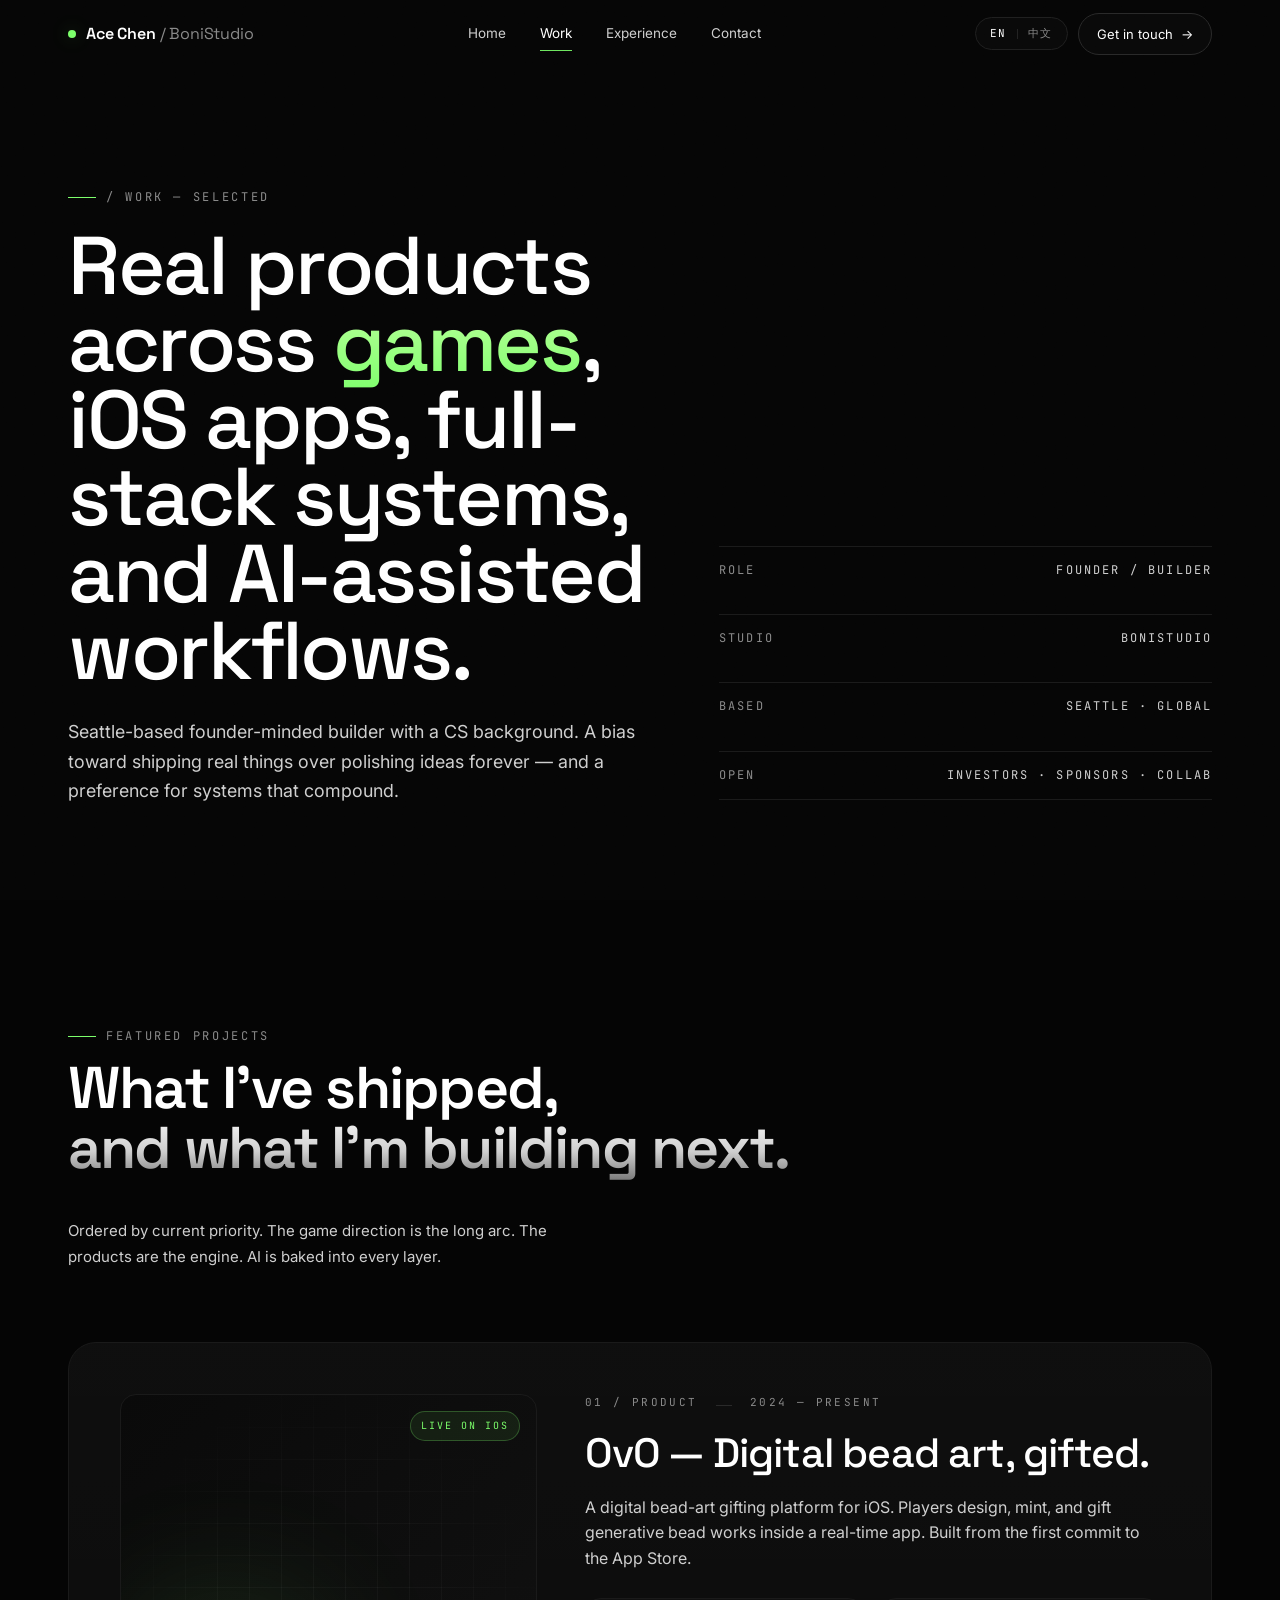
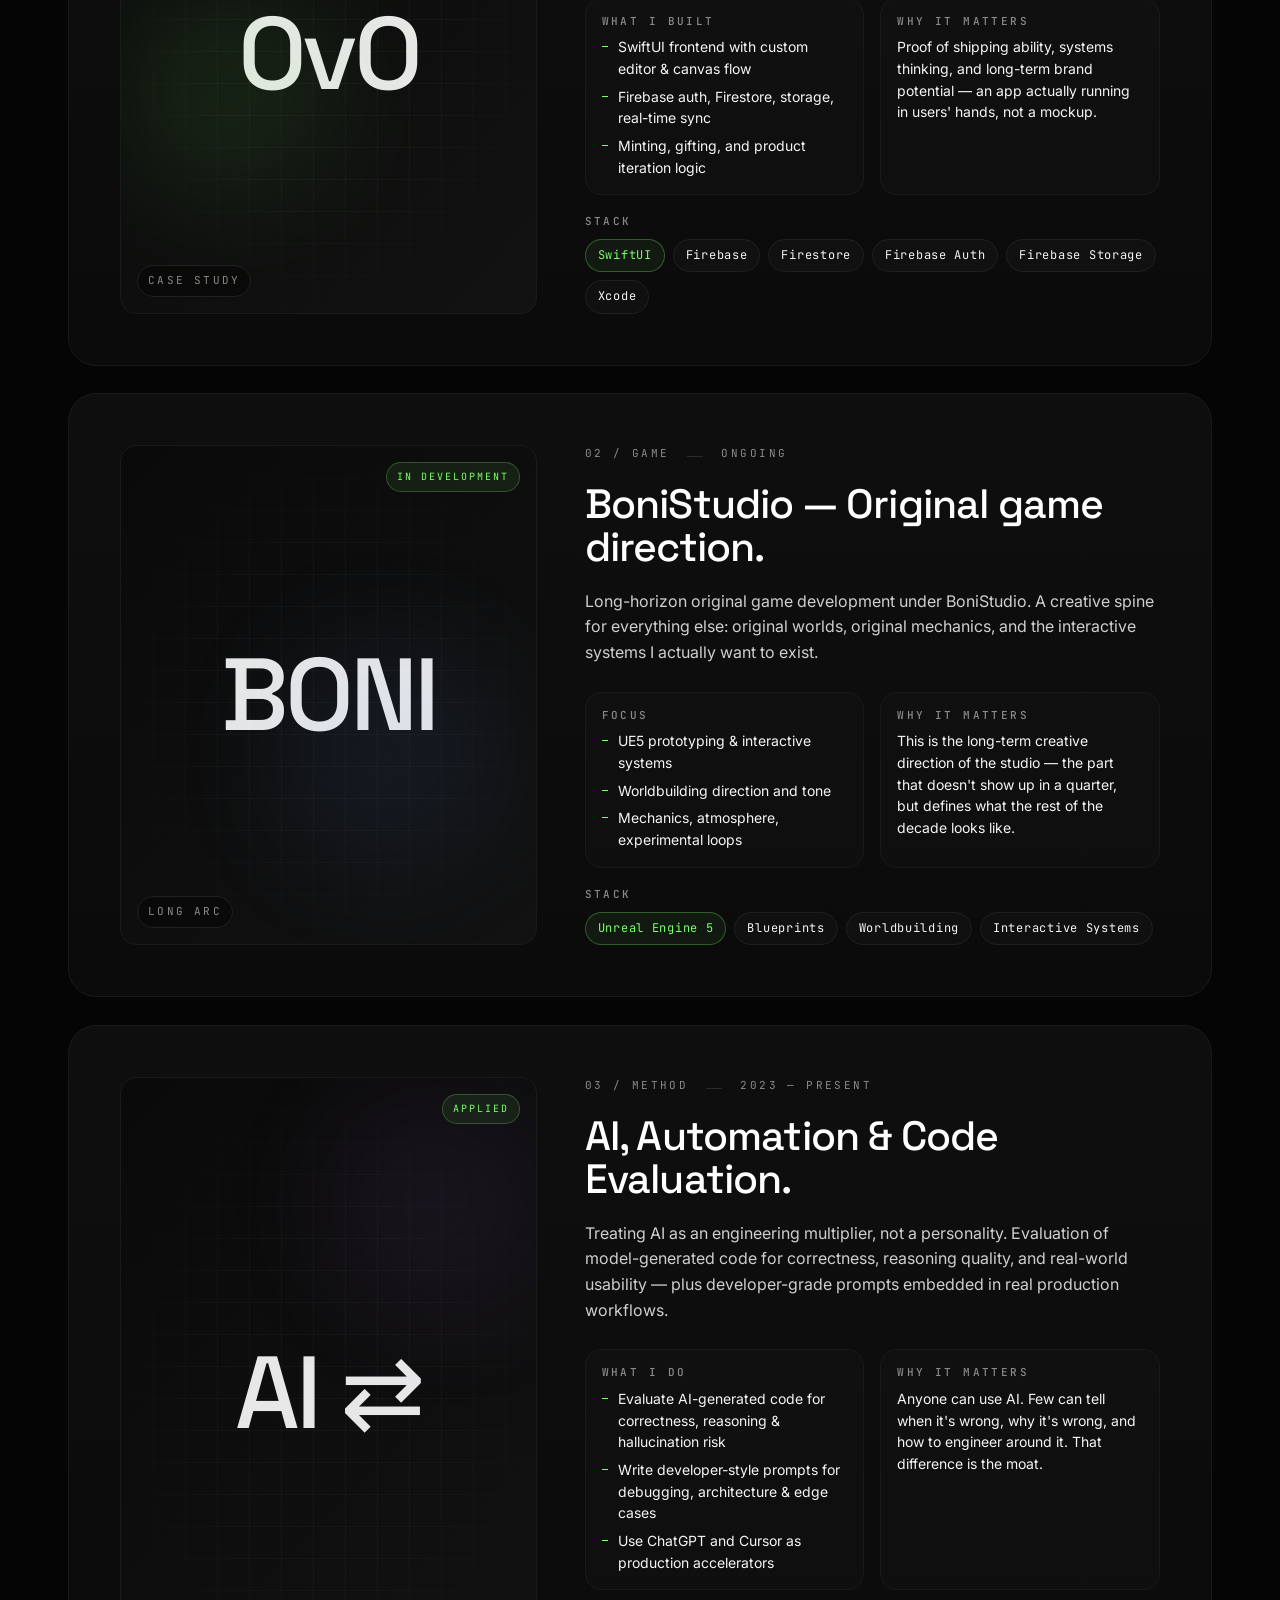
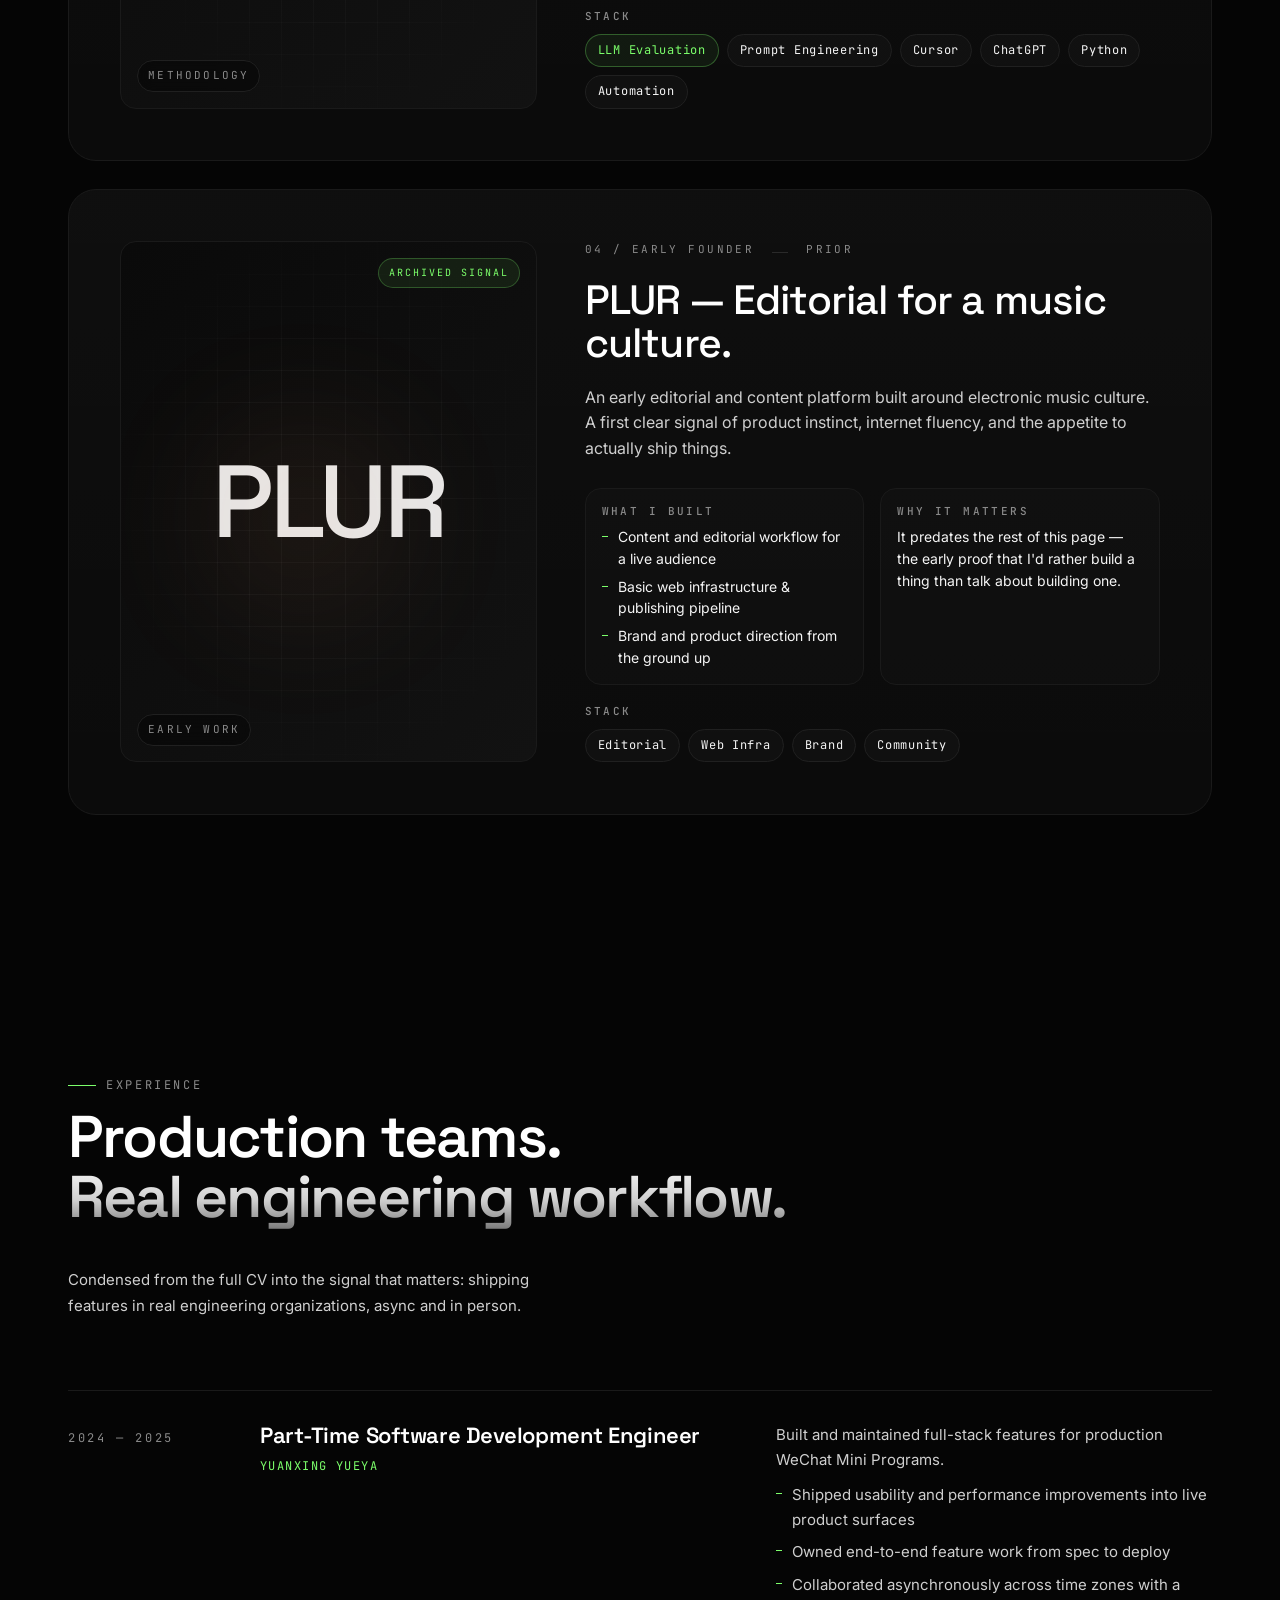
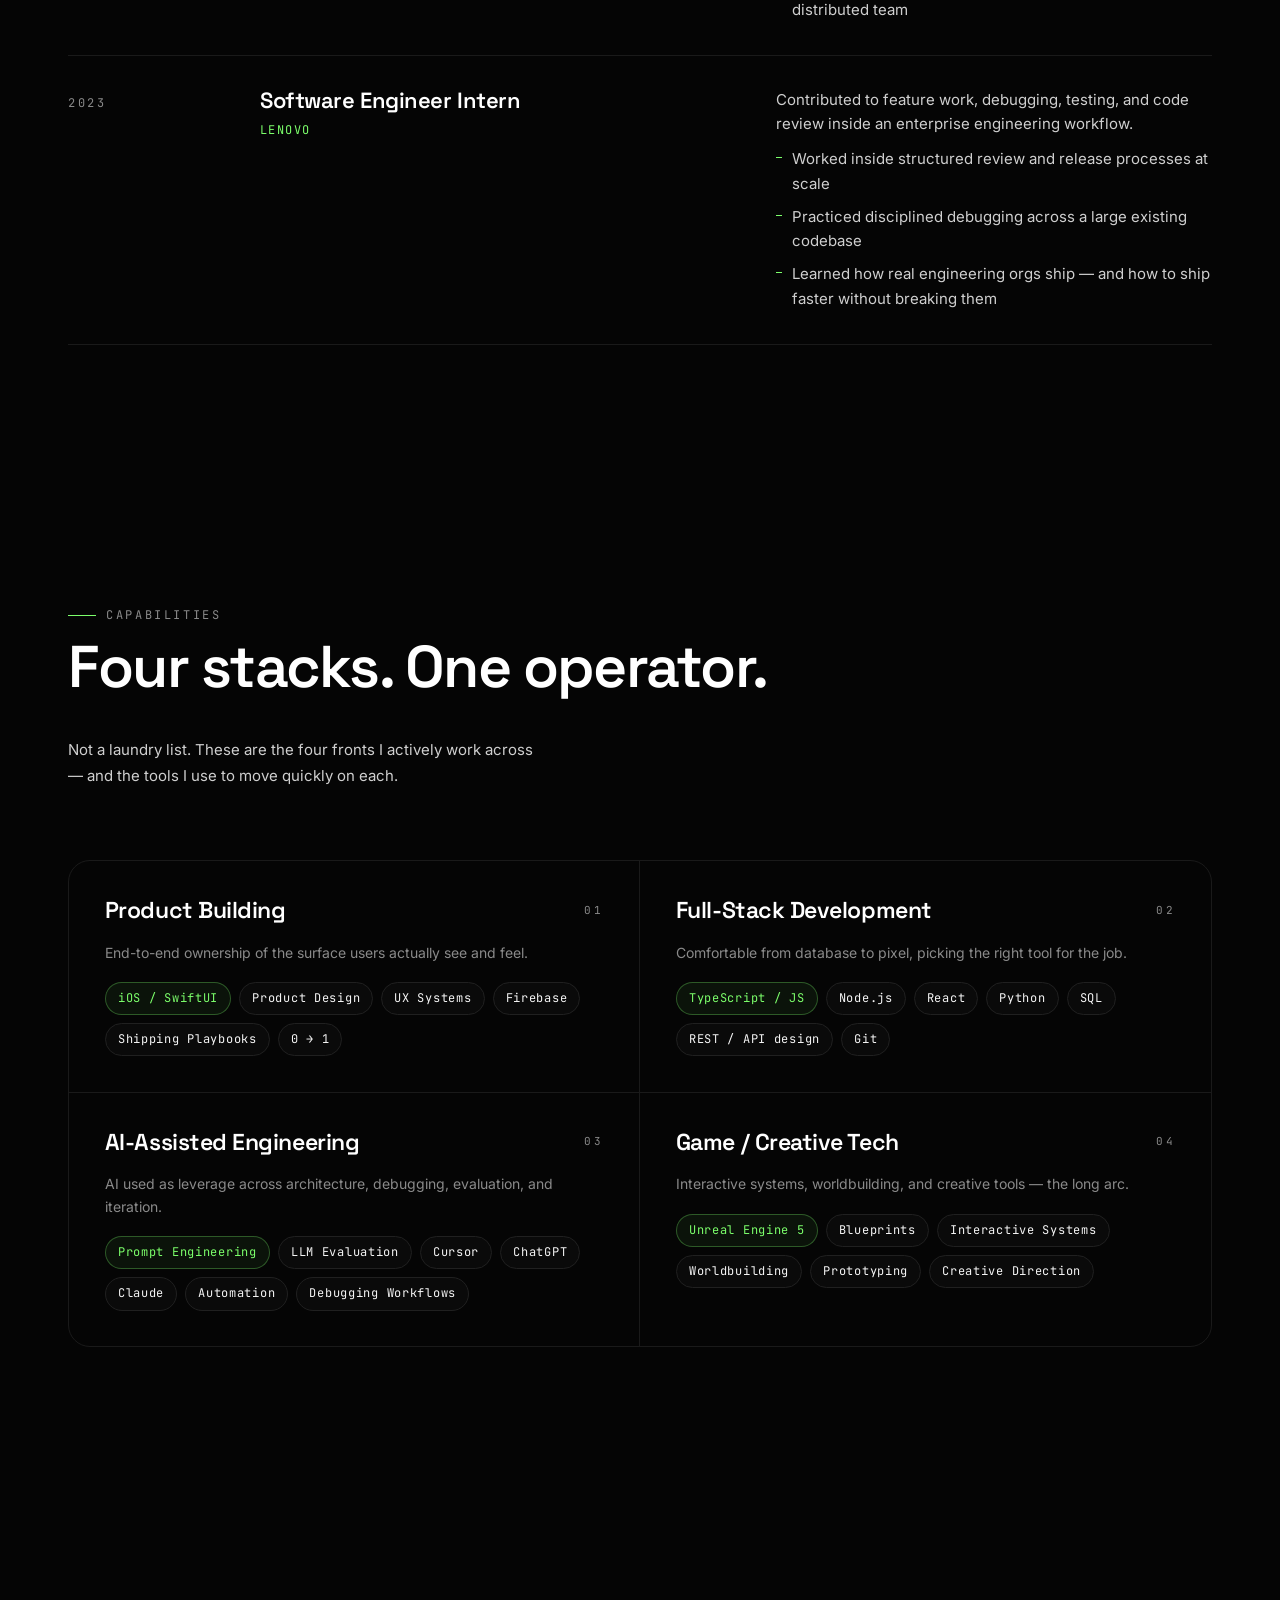
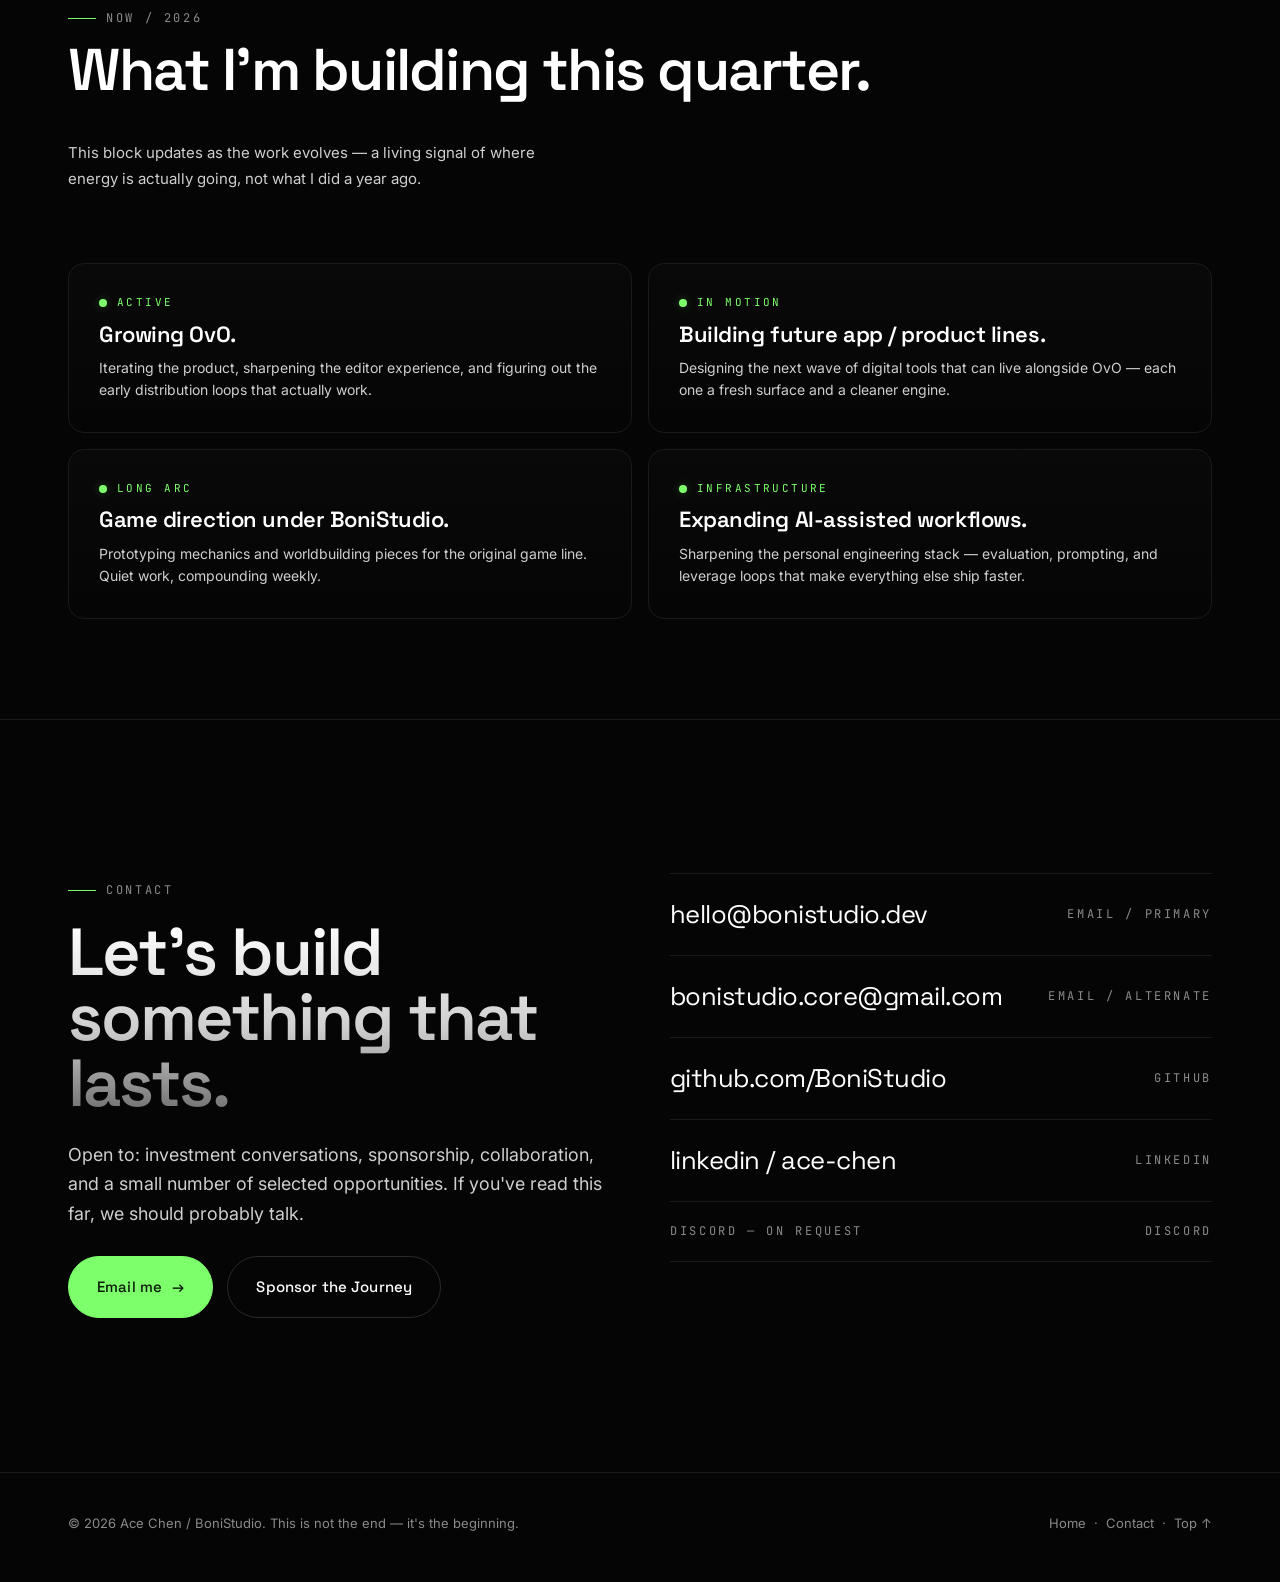
==== commit c6c35810: "CN" ====
--- a/work.html
+++ b/work.html
@@ -12,7 +12,7 @@
   <link href="https://fonts.googleapis.com/css2?family=Space+Grotesk:wght@400;500;600;700&family=Inter:wght@400;500;600&family=JetBrains+Mono:wght@400;500&display=swap" rel="stylesheet" />
   <link rel="stylesheet" href="styles.css" />
 </head>
-<body>
+<body class="page-work" data-page="work">
   <div class="noise" aria-hidden="true"></div>
 
   <!-- ====================== Navigation ====================== -->
@@ -24,20 +24,33 @@
       </a>
 
       <nav class="nav-links" aria-label="Primary">
-        <a href="index.html"><span class="nav-link-text">Home</span></a>
-        <a href="work.html" class="is-active"><span class="nav-link-text">Work</span></a>
-        <a href="#experience"><span class="nav-link-text">Experience</span></a>
-        <a href="#contact"><span class="nav-link-text">Contact</span></a>
+        <a href="index.html"><span class="nav-link-text" data-i18n="nav.home">Home</span></a>
+        <a href="work.html" class="is-active"><span class="nav-link-text" data-i18n="nav.work">Work</span></a>
+        <a href="#experience"><span class="nav-link-text" data-i18n="nav.experience">Experience</span></a>
+        <a href="#contact"><span class="nav-link-text" data-i18n="nav.contact">Contact</span></a>
       </nav>
 
-      <a class="nav-cta" href="#contact">
-        Get in touch
-        <span class="arrow" aria-hidden="true">→</span>
-      </a>
-
-      <button class="nav-toggle" data-nav-toggle aria-label="Menu">
-        <span></span>
-      </button>
+      <div class="nav-right">
+        <button
+          class="lang-toggle"
+          data-lang-toggle
+          type="button"
+          data-i18n-attr="aria-label:lang.toggle.aria"
+          aria-label="Toggle language">
+          <span class="lang-toggle__item" data-lang="en">EN</span>
+          <span class="lang-toggle__sep" aria-hidden="true"></span>
+          <span class="lang-toggle__item" data-lang="zh">中文</span>
+        </button>
+
+        <a class="nav-cta" href="#contact">
+          <span data-i18n="nav.cta.contact">Get in touch</span>
+          <span class="arrow" aria-hidden="true">→</span>
+        </a>
+
+        <button class="nav-toggle" data-nav-toggle aria-label="Menu">
+          <span></span>
+        </button>
+      </div>
     </div>
   </header>
 
@@ -47,20 +60,32 @@
       <div class="container">
         <div class="work-hero__grid">
           <div>
-            <div class="eyebrow reveal" style="margin-bottom:20px;">/ Work — Selected</div>
-            <h1 class="reveal">
+            <div class="eyebrow reveal" style="margin-bottom:20px;" data-i18n="work.hero.eyebrow">/ Work — Selected</div>
+            <h1 class="reveal" data-i18n-html="work.hero.title.html">
               Real products across <em>games</em>, iOS apps, full-stack systems, and AI-assisted workflows.
             </h1>
-            <p class="lead reveal" style="margin-top:28px;">
+            <p class="lead reveal" style="margin-top:28px;" data-i18n="work.hero.lead">
               Seattle-based founder-minded builder with a CS background. A bias toward shipping real things over polishing ideas forever — and a preference for systems that compound.
             </p>
           </div>
 
           <div class="work-hero__meta reveal">
-            <div class="row"><span>Role</span><span>Founder / Builder</span></div>
-            <div class="row"><span>Studio</span><span>BoniStudio</span></div>
-            <div class="row"><span>Based</span><span>Seattle · Global</span></div>
-            <div class="row"><span>Open</span><span>Investors · Sponsors · Collab</span></div>
+            <div class="row">
+              <span data-i18n="work.hero.meta.role.k">Role</span>
+              <span data-i18n="work.hero.meta.role.v">Founder / Builder</span>
+            </div>
+            <div class="row">
+              <span data-i18n="work.hero.meta.studio.k">Studio</span>
+              <span data-i18n="work.hero.meta.studio.v">BoniStudio</span>
+            </div>
+            <div class="row">
+              <span data-i18n="work.hero.meta.based.k">Based</span>
+              <span data-i18n="work.hero.meta.based.v">Seattle · Global</span>
+            </div>
+            <div class="row">
+              <span data-i18n="work.hero.meta.open.k">Open</span>
+              <span data-i18n="work.hero.meta.open.v">Investors · Sponsors · Collab</span>
+            </div>
           </div>
         </div>
       </div>
@@ -71,10 +96,10 @@
       <div class="container">
         <div class="section-head reveal">
           <div>
-            <div class="eyebrow">Featured Projects</div>
-            <h2>What I've shipped,<br/><span class="gradient-text">and what I'm building next.</span></h2>
-          </div>
-          <p class="section-sub">
+            <div class="eyebrow" data-i18n="projects.eyebrow">Featured Projects</div>
+            <h2 data-i18n-html="projects.title.html">What I've shipped,<br/><span class="gradient-text">and what I'm building next.</span></h2>
+          </div>
+          <p class="section-sub" data-i18n="projects.sub">
             Ordered by current priority. The game direction is the long arc. The products are the engine. AI is baked into every layer.
           </p>
         </div>
@@ -83,39 +108,39 @@
           <!-- OvO -->
           <article class="project project--ovo reveal">
             <div class="project__media" aria-hidden="true">
-              <span class="status-float">Live on iOS</span>
-              <span class="tag-float">Case Study</span>
+              <span class="status-float" data-i18n="project.ovo.status">Live on iOS</span>
+              <span class="tag-float" data-i18n="project.ovo.tag">Case Study</span>
               <div class="mark">OvO</div>
             </div>
 
             <div class="project__body">
               <div class="project__row">
-                <span>01 / Product</span>
+                <span data-i18n="project.ovo.row.a">01 / Product</span>
                 <span class="divider"></span>
-                <span>2024 — present</span>
-              </div>
-              <h3 class="project__title">OvO — Digital bead art, gifted.</h3>
-              <p class="project__summary">
+                <span data-i18n="project.ovo.row.b">2024 — present</span>
+              </div>
+              <h3 class="project__title" data-i18n="project.ovo.title">OvO — Digital bead art, gifted.</h3>
+              <p class="project__summary" data-i18n="project.ovo.summary">
                 A digital bead-art gifting platform for iOS. Players design, mint, and gift generative bead works inside a real-time app. Built from the first commit to the App Store.
               </p>
 
               <div class="project__grid">
                 <div>
-                  <h4>What I built</h4>
+                  <h4 data-i18n="project.ovo.built.h">What I built</h4>
                   <ul>
-                    <li>SwiftUI frontend with custom editor & canvas flow</li>
-                    <li>Firebase auth, Firestore, storage, real-time sync</li>
-                    <li>Minting, gifting, and product iteration logic</li>
+                    <li data-i18n="project.ovo.built.1">SwiftUI frontend with custom editor & canvas flow</li>
+                    <li data-i18n="project.ovo.built.2">Firebase auth, Firestore, storage, real-time sync</li>
+                    <li data-i18n="project.ovo.built.3">Minting, gifting, and product iteration logic</li>
                   </ul>
                 </div>
                 <div>
-                  <h4>Why it matters</h4>
-                  <p>Proof of shipping ability, systems thinking, and long-term brand potential — an app actually running in users' hands, not a mockup.</p>
+                  <h4 data-i18n="project.ovo.why.h">Why it matters</h4>
+                  <p data-i18n="project.ovo.why.p">Proof of shipping ability, systems thinking, and long-term brand potential — an app actually running in users' hands, not a mockup.</p>
                 </div>
               </div>
 
               <div>
-                <h4 style="font-family:var(--font-mono); font-size:11px; letter-spacing:0.22em; color:var(--text-3); text-transform:uppercase; margin-bottom:10px; font-weight:500;">Stack</h4>
+                <h4 style="font-family:var(--font-mono); font-size:11px; letter-spacing:0.22em; color:var(--text-3); text-transform:uppercase; margin-bottom:10px; font-weight:500;" data-i18n="project.stack.h">Stack</h4>
                 <div class="project__stack">
                   <span class="chip chip--accent">SwiftUI</span>
                   <span class="chip">Firebase</span>
@@ -131,39 +156,39 @@
           <!-- Game / BoniStudio -->
           <article class="project project--game reveal">
             <div class="project__media" aria-hidden="true">
-              <span class="status-float">In development</span>
-              <span class="tag-float">Long Arc</span>
+              <span class="status-float" data-i18n="project.game.status">In development</span>
+              <span class="tag-float" data-i18n="project.game.tag">Long Arc</span>
               <div class="mark">BONI</div>
             </div>
 
             <div class="project__body">
               <div class="project__row">
-                <span>02 / Game</span>
+                <span data-i18n="project.game.row.a">02 / Game</span>
                 <span class="divider"></span>
-                <span>Ongoing</span>
-              </div>
-              <h3 class="project__title">BoniStudio — Original game direction.</h3>
-              <p class="project__summary">
+                <span data-i18n="project.game.row.b">Ongoing</span>
+              </div>
+              <h3 class="project__title" data-i18n="project.game.title">BoniStudio — Original game direction.</h3>
+              <p class="project__summary" data-i18n="project.game.summary">
                 Long-horizon original game development under BoniStudio. A creative spine for everything else: original worlds, original mechanics, and the interactive systems I actually want to exist.
               </p>
 
               <div class="project__grid">
                 <div>
-                  <h4>Focus</h4>
+                  <h4 data-i18n="project.game.focus.h">Focus</h4>
                   <ul>
-                    <li>UE5 prototyping & interactive systems</li>
-                    <li>Worldbuilding direction and tone</li>
-                    <li>Mechanics, atmosphere, experimental loops</li>
+                    <li data-i18n="project.game.focus.1">UE5 prototyping & interactive systems</li>
+                    <li data-i18n="project.game.focus.2">Worldbuilding direction and tone</li>
+                    <li data-i18n="project.game.focus.3">Mechanics, atmosphere, experimental loops</li>
                   </ul>
                 </div>
                 <div>
-                  <h4>Why it matters</h4>
-                  <p>This is the long-term creative direction of the studio — the part that doesn't show up in a quarter, but defines what the rest of the decade looks like.</p>
+                  <h4 data-i18n="project.game.why.h">Why it matters</h4>
+                  <p data-i18n="project.game.why.p">This is the long-term creative direction of the studio — the part that doesn't show up in a quarter, but defines what the rest of the decade looks like.</p>
                 </div>
               </div>
 
               <div>
-                <h4 style="font-family:var(--font-mono); font-size:11px; letter-spacing:0.22em; color:var(--text-3); text-transform:uppercase; margin-bottom:10px; font-weight:500;">Stack</h4>
+                <h4 style="font-family:var(--font-mono); font-size:11px; letter-spacing:0.22em; color:var(--text-3); text-transform:uppercase; margin-bottom:10px; font-weight:500;" data-i18n="project.stack.h">Stack</h4>
                 <div class="project__stack">
                   <span class="chip chip--accent">Unreal Engine 5</span>
                   <span class="chip">Blueprints</span>
@@ -177,39 +202,39 @@
           <!-- AI / Automation / Evaluation -->
           <article class="project project--ai reveal">
             <div class="project__media" aria-hidden="true">
-              <span class="status-float">Applied</span>
-              <span class="tag-float">Methodology</span>
+              <span class="status-float" data-i18n="project.ai.status">Applied</span>
+              <span class="tag-float" data-i18n="project.ai.tag">Methodology</span>
               <div class="mark">AI ⇄</div>
             </div>
 
             <div class="project__body">
               <div class="project__row">
-                <span>03 / Method</span>
+                <span data-i18n="project.ai.row.a">03 / Method</span>
                 <span class="divider"></span>
-                <span>2023 — present</span>
-              </div>
-              <h3 class="project__title">AI, Automation & Code Evaluation.</h3>
-              <p class="project__summary">
+                <span data-i18n="project.ai.row.b">2023 — present</span>
+              </div>
+              <h3 class="project__title" data-i18n="project.ai.title">AI, Automation & Code Evaluation.</h3>
+              <p class="project__summary" data-i18n="project.ai.summary">
                 Treating AI as an engineering multiplier, not a personality. Evaluation of model-generated code for correctness, reasoning quality, and real-world usability — plus developer-grade prompts embedded in real production workflows.
               </p>
 
               <div class="project__grid">
                 <div>
-                  <h4>What I do</h4>
+                  <h4 data-i18n="project.ai.do.h">What I do</h4>
                   <ul>
-                    <li>Evaluate AI-generated code for correctness, reasoning & hallucination risk</li>
-                    <li>Write developer-style prompts for debugging, architecture & edge cases</li>
-                    <li>Use ChatGPT and Cursor as production accelerators</li>
+                    <li data-i18n="project.ai.do.1">Evaluate AI-generated code for correctness, reasoning & hallucination risk</li>
+                    <li data-i18n="project.ai.do.2">Write developer-style prompts for debugging, architecture & edge cases</li>
+                    <li data-i18n="project.ai.do.3">Use ChatGPT and Cursor as production accelerators</li>
                   </ul>
                 </div>
                 <div>
-                  <h4>Why it matters</h4>
-                  <p>Anyone can use AI. Few can tell when it's wrong, why it's wrong, and how to engineer around it. That difference is the moat.</p>
+                  <h4 data-i18n="project.ai.why.h">Why it matters</h4>
+                  <p data-i18n="project.ai.why.p">Anyone can use AI. Few can tell when it's wrong, why it's wrong, and how to engineer around it. That difference is the moat.</p>
                 </div>
               </div>
 
               <div>
-                <h4 style="font-family:var(--font-mono); font-size:11px; letter-spacing:0.22em; color:var(--text-3); text-transform:uppercase; margin-bottom:10px; font-weight:500;">Stack</h4>
+                <h4 style="font-family:var(--font-mono); font-size:11px; letter-spacing:0.22em; color:var(--text-3); text-transform:uppercase; margin-bottom:10px; font-weight:500;" data-i18n="project.stack.h">Stack</h4>
                 <div class="project__stack">
                   <span class="chip chip--accent">LLM Evaluation</span>
                   <span class="chip">Prompt Engineering</span>
@@ -225,39 +250,39 @@
           <!-- PLUR -->
           <article class="project project--plur reveal">
             <div class="project__media" aria-hidden="true">
-              <span class="status-float">Archived signal</span>
-              <span class="tag-float">Early work</span>
+              <span class="status-float" data-i18n="project.plur.status">Archived signal</span>
+              <span class="tag-float" data-i18n="project.plur.tag">Early work</span>
               <div class="mark">PLUR</div>
             </div>
 
             <div class="project__body">
               <div class="project__row">
-                <span>04 / Early founder</span>
+                <span data-i18n="project.plur.row.a">04 / Early founder</span>
                 <span class="divider"></span>
-                <span>Prior</span>
-              </div>
-              <h3 class="project__title">PLUR — Editorial for a music culture.</h3>
-              <p class="project__summary">
+                <span data-i18n="project.plur.row.b">Prior</span>
+              </div>
+              <h3 class="project__title" data-i18n="project.plur.title">PLUR — Editorial for a music culture.</h3>
+              <p class="project__summary" data-i18n="project.plur.summary">
                 An early editorial and content platform built around electronic music culture. A first clear signal of product instinct, internet fluency, and the appetite to actually ship things.
               </p>
 
               <div class="project__grid">
                 <div>
-                  <h4>What I built</h4>
+                  <h4 data-i18n="project.plur.built.h">What I built</h4>
                   <ul>
-                    <li>Content and editorial workflow for a live audience</li>
-                    <li>Basic web infrastructure & publishing pipeline</li>
-                    <li>Brand and product direction from the ground up</li>
+                    <li data-i18n="project.plur.built.1">Content and editorial workflow for a live audience</li>
+                    <li data-i18n="project.plur.built.2">Basic web infrastructure & publishing pipeline</li>
+                    <li data-i18n="project.plur.built.3">Brand and product direction from the ground up</li>
                   </ul>
                 </div>
                 <div>
-                  <h4>Why it matters</h4>
-                  <p>It predates the rest of this page — the early proof that I'd rather build a thing than talk about building one.</p>
+                  <h4 data-i18n="project.plur.why.h">Why it matters</h4>
+                  <p data-i18n="project.plur.why.p">It predates the rest of this page — the early proof that I'd rather build a thing than talk about building one.</p>
                 </div>
               </div>
 
               <div>
-                <h4 style="font-family:var(--font-mono); font-size:11px; letter-spacing:0.22em; color:var(--text-3); text-transform:uppercase; margin-bottom:10px; font-weight:500;">Stack</h4>
+                <h4 style="font-family:var(--font-mono); font-size:11px; letter-spacing:0.22em; color:var(--text-3); text-transform:uppercase; margin-bottom:10px; font-weight:500;" data-i18n="project.stack.h">Stack</h4>
                 <div class="project__stack">
                   <span class="chip">Editorial</span>
                   <span class="chip">Web Infra</span>
@@ -276,43 +301,43 @@
       <div class="container">
         <div class="section-head reveal">
           <div>
-            <div class="eyebrow">Experience</div>
-            <h2>Production teams.<br/><span class="gradient-text">Real engineering workflow.</span></h2>
-          </div>
-          <p class="section-sub">
+            <div class="eyebrow" data-i18n="experience.eyebrow">Experience</div>
+            <h2 data-i18n-html="experience.title.html">Production teams.<br/><span class="gradient-text">Real engineering workflow.</span></h2>
+          </div>
+          <p class="section-sub" data-i18n="experience.sub">
             Condensed from the full CV into the signal that matters: shipping features in real engineering organizations, async and in person.
           </p>
         </div>
 
         <div class="experience reveal-stagger">
           <div class="exp-item">
-            <div class="exp-item__date">2024 — 2025</div>
+            <div class="exp-item__date" data-i18n="exp.yx.date">2024 — 2025</div>
             <div class="exp-item__role">
-              <h3>Part-Time Software Development Engineer</h3>
-              <span class="company">Yuanxing Yueya</span>
+              <h3 data-i18n="exp.yx.role">Part-Time Software Development Engineer</h3>
+              <span class="company" data-i18n="exp.yx.company">Yuanxing Yueya</span>
             </div>
             <div class="exp-item__desc">
-              <p>Built and maintained full-stack features for production WeChat Mini Programs.</p>
+              <p data-i18n="exp.yx.p">Built and maintained full-stack features for production WeChat Mini Programs.</p>
               <ul>
-                <li>Shipped usability and performance improvements into live product surfaces</li>
-                <li>Owned end-to-end feature work from spec to deploy</li>
-                <li>Collaborated asynchronously across time zones with a distributed team</li>
+                <li data-i18n="exp.yx.1">Shipped usability and performance improvements into live product surfaces</li>
+                <li data-i18n="exp.yx.2">Owned end-to-end feature work from spec to deploy</li>
+                <li data-i18n="exp.yx.3">Collaborated asynchronously across time zones with a distributed team</li>
               </ul>
             </div>
           </div>
 
           <div class="exp-item">
-            <div class="exp-item__date">2023</div>
+            <div class="exp-item__date" data-i18n="exp.lv.date">2023</div>
             <div class="exp-item__role">
-              <h3>Software Engineer Intern</h3>
-              <span class="company">Lenovo</span>
+              <h3 data-i18n="exp.lv.role">Software Engineer Intern</h3>
+              <span class="company" data-i18n="exp.lv.company">Lenovo</span>
             </div>
             <div class="exp-item__desc">
-              <p>Contributed to feature work, debugging, testing, and code review inside an enterprise engineering workflow.</p>
+              <p data-i18n="exp.lv.p">Contributed to feature work, debugging, testing, and code review inside an enterprise engineering workflow.</p>
               <ul>
-                <li>Worked inside structured review and release processes at scale</li>
-                <li>Practiced disciplined debugging across a large existing codebase</li>
-                <li>Learned how real engineering orgs ship — and how to ship faster without breaking them</li>
+                <li data-i18n="exp.lv.1">Worked inside structured review and release processes at scale</li>
+                <li data-i18n="exp.lv.2">Practiced disciplined debugging across a large existing codebase</li>
+                <li data-i18n="exp.lv.3">Learned how real engineering orgs ship — and how to ship faster without breaking them</li>
               </ul>
             </div>
           </div>
@@ -325,10 +350,10 @@
       <div class="container">
         <div class="section-head reveal">
           <div>
-            <div class="eyebrow">Capabilities</div>
-            <h2>Four stacks. One operator.</h2>
-          </div>
-          <p class="section-sub">
+            <div class="eyebrow" data-i18n="cap.eyebrow">Capabilities</div>
+            <h2 data-i18n="cap.title">Four stacks. One operator.</h2>
+          </div>
+          <p class="section-sub" data-i18n="cap.sub">
             Not a laundry list. These are the four fronts I actively work across — and the tools I use to move quickly on each.
           </p>
         </div>
@@ -336,10 +361,10 @@
         <div class="cap-grid reveal-stagger">
           <div class="cap">
             <div class="cap__head">
-              <h3>Product Building</h3>
+              <h3 data-i18n="cap.1.title">Product Building</h3>
               <div class="cap__idx">01</div>
             </div>
-            <p class="muted" style="font-size:14px; line-height:1.6;">End-to-end ownership of the surface users actually see and feel.</p>
+            <p class="muted" style="font-size:14px; line-height:1.6;" data-i18n="cap.1.desc">End-to-end ownership of the surface users actually see and feel.</p>
             <div class="cap__chips">
               <span class="chip chip--accent">iOS / SwiftUI</span>
               <span class="chip">Product Design</span>
@@ -352,10 +377,10 @@
 
           <div class="cap">
             <div class="cap__head">
-              <h3>Full-Stack Development</h3>
+              <h3 data-i18n="cap.2.title">Full-Stack Development</h3>
               <div class="cap__idx">02</div>
             </div>
-            <p class="muted" style="font-size:14px; line-height:1.6;">Comfortable from database to pixel, picking the right tool for the job.</p>
+            <p class="muted" style="font-size:14px; line-height:1.6;" data-i18n="cap.2.desc">Comfortable from database to pixel, picking the right tool for the job.</p>
             <div class="cap__chips">
               <span class="chip chip--accent">TypeScript / JS</span>
               <span class="chip">Node.js</span>
@@ -369,10 +394,10 @@
 
           <div class="cap">
             <div class="cap__head">
-              <h3>AI-Assisted Engineering</h3>
+              <h3 data-i18n="cap.3.title">AI-Assisted Engineering</h3>
               <div class="cap__idx">03</div>
             </div>
-            <p class="muted" style="font-size:14px; line-height:1.6;">AI used as leverage across architecture, debugging, evaluation, and iteration.</p>
+            <p class="muted" style="font-size:14px; line-height:1.6;" data-i18n="cap.3.desc">AI used as leverage across architecture, debugging, evaluation, and iteration.</p>
             <div class="cap__chips">
               <span class="chip chip--accent">Prompt Engineering</span>
               <span class="chip">LLM Evaluation</span>
@@ -386,10 +411,10 @@
 
           <div class="cap">
             <div class="cap__head">
-              <h3>Game / Creative Tech</h3>
+              <h3 data-i18n="cap.4.title">Game / Creative Tech</h3>
               <div class="cap__idx">04</div>
             </div>
-            <p class="muted" style="font-size:14px; line-height:1.6;">Interactive systems, worldbuilding, and creative tools — the long arc.</p>
+            <p class="muted" style="font-size:14px; line-height:1.6;" data-i18n="cap.4.desc">Interactive systems, worldbuilding, and creative tools — the long arc.</p>
             <div class="cap__chips">
               <span class="chip chip--accent">Unreal Engine 5</span>
               <span class="chip">Blueprints</span>
@@ -408,34 +433,34 @@
       <div class="container">
         <div class="section-head reveal">
           <div>
-            <div class="eyebrow">Now / 2026</div>
-            <h2>What I'm building this quarter.</h2>
-          </div>
-          <p class="section-sub">
+            <div class="eyebrow" data-i18n="now.eyebrow">Now / 2026</div>
+            <h2 data-i18n="now.title">What I'm building this quarter.</h2>
+          </div>
+          <p class="section-sub" data-i18n="now.sub">
             This block updates as the work evolves — a living signal of where energy is actually going, not what I did a year ago.
           </p>
         </div>
 
         <div class="now-grid reveal-stagger">
           <div class="now-card">
-            <div class="now-card__tag">Active</div>
-            <h3>Growing OvO.</h3>
-            <p>Iterating the product, sharpening the editor experience, and figuring out the early distribution loops that actually work.</p>
+            <div class="now-card__tag" data-i18n="now.1.tag">Active</div>
+            <h3 data-i18n="now.1.title">Growing OvO.</h3>
+            <p data-i18n="now.1.desc">Iterating the product, sharpening the editor experience, and figuring out the early distribution loops that actually work.</p>
           </div>
           <div class="now-card">
-            <div class="now-card__tag">In motion</div>
-            <h3>Building future app / product lines.</h3>
-            <p>Designing the next wave of digital tools that can live alongside OvO — each one a fresh surface and a cleaner engine.</p>
+            <div class="now-card__tag" data-i18n="now.2.tag">In motion</div>
+            <h3 data-i18n="now.2.title">Building future app / product lines.</h3>
+            <p data-i18n="now.2.desc">Designing the next wave of digital tools that can live alongside OvO — each one a fresh surface and a cleaner engine.</p>
           </div>
           <div class="now-card">
-            <div class="now-card__tag">Long arc</div>
-            <h3>Game direction under BoniStudio.</h3>
-            <p>Prototyping mechanics and worldbuilding pieces for the original game line. Quiet work, compounding weekly.</p>
+            <div class="now-card__tag" data-i18n="now.3.tag">Long arc</div>
+            <h3 data-i18n="now.3.title">Game direction under BoniStudio.</h3>
+            <p data-i18n="now.3.desc">Prototyping mechanics and worldbuilding pieces for the original game line. Quiet work, compounding weekly.</p>
           </div>
           <div class="now-card">
-            <div class="now-card__tag">Infrastructure</div>
-            <h3>Expanding AI-assisted workflows.</h3>
-            <p>Sharpening the personal engineering stack — evaluation, prompting, and leverage loops that make everything else ship faster.</p>
+            <div class="now-card__tag" data-i18n="now.4.tag">Infrastructure</div>
+            <h3 data-i18n="now.4.title">Expanding AI-assisted workflows.</h3>
+            <p data-i18n="now.4.desc">Sharpening the personal engineering stack — evaluation, prompting, and leverage loops that make everything else ship faster.</p>
           </div>
         </div>
       </div>
@@ -446,17 +471,17 @@
       <div class="container">
         <div class="contact__inner">
           <div class="reveal">
-            <div class="eyebrow" style="margin-bottom:20px;">Contact</div>
-            <h2 class="gradient-text">Let's build something that lasts.</h2>
-            <p class="lead" style="margin-top:24px;">
+            <div class="eyebrow" style="margin-bottom:20px;" data-i18n="contact.eyebrow">Contact</div>
+            <h2 class="gradient-text" data-i18n="contact.title">Let's build something that lasts.</h2>
+            <p class="lead" style="margin-top:24px;" data-i18n="contact.lead">
               Open to: investment conversations, sponsorship, collaboration, and a small number of selected opportunities. If you've read this far, we should probably talk.
             </p>
             <div class="cta__actions" style="margin-top:28px;">
               <a class="btn btn-primary btn-lg" href="mailto:hello@bonistudio.dev">
-                Email me
+                <span data-i18n="contact.cta.email">Email me</span>
                 <span class="arrow" aria-hidden="true">→</span>
               </a>
-              <a class="btn btn-ghost btn-lg" href="mailto:hello@bonistudio.dev?subject=Sponsor%20the%20Journey">
+              <a class="btn btn-ghost btn-lg" href="mailto:hello@bonistudio.dev?subject=Sponsor%20the%20Journey" data-i18n="contact.cta.sponsor">
                 Sponsor the Journey
               </a>
             </div>
@@ -465,19 +490,23 @@
           <div class="contact__list reveal">
             <a href="mailto:hello@bonistudio.dev">
               hello@bonistudio.dev
-              <span>Email</span>
+              <span data-i18n="contact.list.email.primary.label">Email / Primary</span>
+            </a>
+            <a href="mailto:bonistudio.core@gmail.com">
+              bonistudio.core@gmail.com
+              <span data-i18n="contact.list.email.alternate.label">Email / Alternate</span>
             </a>
             <a href="https://github.com/BoniStudio" target="_blank" rel="noopener">
               github.com/BoniStudio
-              <span>GitHub</span>
+              <span data-i18n="contact.list.github.label">GitHub</span>
             </a>
             <a href="https://www.linkedin.com/" target="_blank" rel="noopener">
               linkedin / ace-chen
-              <span>LinkedIn</span>
+              <span data-i18n="contact.list.linkedin.label">LinkedIn</span>
             </a>
             <a href="#" aria-disabled="true" onclick="return false;">
-              discord — on request
-              <span>Discord</span>
+              <span data-i18n="contact.list.discord.text">discord — on request</span>
+              <span data-i18n="contact.list.discord.label">Discord</span>
             </a>
           </div>
         </div>
@@ -487,15 +516,16 @@
 
   <footer class="footer">
     <div class="container footer__inner">
-      <div>© <span data-year>2026</span> Ace Chen / BoniStudio. This is not the end — it's the beginning.</div>
+      <div data-i18n-template="footer.work.copy">© <span data-year>2026</span> Ace Chen / BoniStudio. This is not the end — it's the beginning.</div>
       <div>
-        <a href="index.html">Home</a> &nbsp;·&nbsp;
-        <a href="#contact">Contact</a> &nbsp;·&nbsp;
-        <a href="#" aria-label="Top of page" onclick="window.scrollTo({top:0,behavior:'smooth'});return false;">Top ↑</a>
+        <a href="index.html" data-i18n="footer.home">Home</a> &nbsp;·&nbsp;
+        <a href="#contact" data-i18n="footer.contact">Contact</a> &nbsp;·&nbsp;
+        <a href="#" aria-label="Top of page" data-i18n="footer.top" onclick="window.scrollTo({top:0,behavior:'smooth'});return false;">Top ↑</a>
       </div>
     </div>
   </footer>
 
+  <script src="translations.js" defer></script>
   <script src="script.js" defer></script>
 </body>
 </html>
--- a/styles.css
+++ b/styles.css
@@ -280,11 +280,60 @@
 }
 .nav-cta:hover { border-color: var(--accent); color: var(--accent); }
 
+.nav-right {
+  display: inline-flex;
+  align-items: center;
+  gap: 10px;
+}
+
+/* ---------- Language toggle ---------- */
+.lang-toggle {
+  display: inline-flex;
+  align-items: center;
+  gap: 8px;
+  padding: 8px 12px;
+  border: 1px solid var(--line-2);
+  border-radius: 999px;
+  background: rgba(255,255,255,0.02);
+  color: var(--text-3);
+  font-family: var(--font-mono);
+  font-size: 11px;
+  letter-spacing: 0.16em;
+  text-transform: uppercase;
+  transition: border-color 0.25s var(--ease-out), background 0.25s var(--ease-out), color 0.25s var(--ease-out);
+  cursor: pointer;
+  line-height: 1;
+}
+.lang-toggle:hover {
+  border-color: var(--line-3);
+  background: rgba(255,255,255,0.04);
+}
+.lang-toggle__item {
+  color: var(--text-3);
+  transition: color 0.25s var(--ease-out);
+  padding: 2px 2px;
+  letter-spacing: 0.14em;
+}
+.lang-toggle__item.is-active {
+  color: var(--text-0);
+}
+.lang-toggle__item:not(.is-active):hover {
+  color: var(--text-2);
+}
+.lang-toggle__sep {
+  display: inline-block;
+  width: 1px;
+  height: 10px;
+  background: var(--line-3);
+  opacity: 0.8;
+}
+
 .nav-toggle { display: none; }
 
 @media (max-width: 800px) {
   .nav-links .nav-link-text { display: none; }
   .nav-cta { display: none; }
+  .lang-toggle { padding: 7px 10px; font-size: 10px; }
   .nav-toggle {
     display: inline-flex;
     width: 40px; height: 40px;
@@ -1254,3 +1303,254 @@
   .reveal, .reveal-stagger > * { opacity: 1 !important; transform: none !important; transition: none !important; }
   .hero__ring::before, .hero__ring::after { animation: none; }
 }
+
+/* =========================================================
+   HOME PAGE — continuous background system
+   Runs throughout the whole home page, not only the hero.
+   Layered ambient glows + fine star field + per-section mood.
+   ========================================================= */
+
+.page-stage {
+  position: fixed;
+  inset: 0;
+  z-index: -1;
+  pointer-events: none;
+  overflow: hidden;
+}
+
+.page-stage__stars,
+.page-stage__stars--sparse {
+  position: absolute;
+  inset: -10% -10% -10% -10%;
+  background-image:
+    radial-gradient(1px 1px at 20% 30%, rgba(255,255,255,0.7), transparent 60%),
+    radial-gradient(1px 1px at 70% 80%, rgba(255,255,255,0.55), transparent 60%),
+    radial-gradient(1.4px 1.4px at 40% 50%, rgba(200,255,190,0.5), transparent 60%),
+    radial-gradient(1px 1px at 85% 20%, rgba(255,255,255,0.6), transparent 60%),
+    radial-gradient(1px 1px at 10% 70%, rgba(180,220,255,0.45), transparent 60%),
+    radial-gradient(1.2px 1.2px at 55% 15%, rgba(255,255,255,0.55), transparent 60%),
+    radial-gradient(1px 1px at 30% 85%, rgba(255,255,255,0.4), transparent 60%),
+    radial-gradient(1px 1px at 90% 65%, rgba(200,255,190,0.5), transparent 60%),
+    radial-gradient(1px 1px at 5% 40%, rgba(255,255,255,0.55), transparent 60%),
+    radial-gradient(1.3px 1.3px at 65% 45%, rgba(255,255,255,0.5), transparent 60%);
+  background-size: 1400px 1400px;
+  background-repeat: repeat;
+  opacity: 0.5;
+  mix-blend-mode: screen;
+}
+.page-stage__stars--sparse {
+  opacity: 0.28;
+  background-size: 2200px 2200px;
+  background-image:
+    radial-gradient(1.5px 1.5px at 15% 25%, rgba(255,255,255,0.6), transparent 60%),
+    radial-gradient(1.8px 1.8px at 60% 70%, rgba(200,255,190,0.55), transparent 60%),
+    radial-gradient(2px 2px at 35% 85%, rgba(255,255,255,0.55), transparent 60%),
+    radial-gradient(1.6px 1.6px at 80% 40%, rgba(180,220,255,0.55), transparent 60%),
+    radial-gradient(2.4px 2.4px at 48% 18%, rgba(255,255,255,0.6), transparent 60%);
+  animation: starDrift 120s linear infinite;
+}
+@keyframes starDrift {
+  from { transform: translate3d(0, 0, 0); }
+  to   { transform: translate3d(-600px, -200px, 0); }
+}
+
+.page-stage__glow {
+  position: absolute;
+  width: 900px; height: 900px;
+  border-radius: 50%;
+  filter: blur(120px);
+  opacity: 0.55;
+  mix-blend-mode: screen;
+}
+.page-stage__glow--top {
+  left: -15%;
+  top: 5%;
+  background: radial-gradient(closest-side, rgba(124,255,107,0.35), transparent 70%);
+}
+.page-stage__glow--mid {
+  right: -12%;
+  top: 42%;
+  width: 1100px; height: 1100px;
+  background: radial-gradient(closest-side, rgba(60,130,220,0.22), transparent 70%);
+  opacity: 0.45;
+}
+.page-stage__glow--low {
+  left: 20%;
+  bottom: -5%;
+  width: 1200px; height: 1200px;
+  background: radial-gradient(closest-side, rgba(124,255,107,0.18), transparent 70%);
+  opacity: 0.5;
+}
+
+/* Fine stationary grid, visible only in mid-page zones */
+.page-stage__grid {
+  position: absolute;
+  inset: 0;
+  background-image:
+    linear-gradient(to right, rgba(255,255,255,0.022) 1px, transparent 1px),
+    linear-gradient(to bottom, rgba(255,255,255,0.022) 1px, transparent 1px);
+  background-size: 96px 96px;
+  mask-image:
+    linear-gradient(to bottom,
+      transparent 0%,
+      transparent 18%,
+      #000 35%,
+      #000 65%,
+      transparent 85%,
+      transparent 100%);
+  -webkit-mask-image:
+    linear-gradient(to bottom,
+      transparent 0%,
+      transparent 18%,
+      #000 35%,
+      #000 65%,
+      transparent 85%,
+      transparent 100%);
+  opacity: 0.6;
+}
+
+/* On home, the page-stage replaces the global grid overlay.
+   Keep body::before color-wash (at reduced strength) for floor warmth. */
+body.page-home::before { opacity: 0.6; }
+body.page-home::after  { opacity: 0; }
+
+/* =========================================================
+   HOME · per-section ambient backdrops
+   Each section has its own quiet glow. Rhythm across the page.
+   ========================================================= */
+
+body.page-home .section { position: relative; isolation: isolate; }
+body.page-home .section::before,
+body.page-home .section::after {
+  content: "";
+  position: absolute;
+  z-index: -1;
+  pointer-events: none;
+  filter: blur(100px);
+  opacity: 0.35;
+  border-radius: 50%;
+}
+
+/* Focus pillars — warm green left, cool blue right */
+body.page-home .section--pillars::before {
+  width: 620px; height: 620px;
+  left: -8%; top: -15%;
+  background: radial-gradient(closest-side, rgba(124,255,107,0.28), transparent 70%);
+}
+body.page-home .section--pillars::after {
+  width: 520px; height: 520px;
+  right: -6%; bottom: -10%;
+  background: radial-gradient(closest-side, rgba(80,160,220,0.18), transparent 70%);
+  opacity: 0.45;
+}
+
+/* Signals — mostly cool, subtle */
+body.page-home .section--signals::before {
+  width: 720px; height: 720px;
+  right: -10%; top: -20%;
+  background: radial-gradient(closest-side, rgba(80,130,200,0.18), transparent 70%);
+  opacity: 0.5;
+}
+body.page-home .section--signals::after {
+  width: 420px; height: 420px;
+  left: 10%; bottom: -10%;
+  background: radial-gradient(closest-side, rgba(124,255,107,0.14), transparent 70%);
+  opacity: 0.45;
+}
+
+/* Founder statement — deeper, more focused mood */
+body.page-home .founder {
+  position: relative;
+  isolation: isolate;
+  background:
+    linear-gradient(180deg, transparent 0%, rgba(0,0,0,0.35) 50%, transparent 100%);
+}
+body.page-home .founder::before,
+body.page-home .founder::after {
+  content: "";
+  position: absolute;
+  inset: 0;
+  z-index: -1;
+  pointer-events: none;
+}
+body.page-home .founder::before {
+  background:
+    radial-gradient(900px 500px at 50% 50%, rgba(124,255,107,0.09), transparent 60%),
+    radial-gradient(600px 400px at 20% 80%, rgba(40,80,120,0.18), transparent 60%);
+}
+body.page-home .founder::after {
+  /* subtle sweeping grain */
+  background-image: url("data:image/svg+xml;utf8,<svg xmlns='http://www.w3.org/2000/svg' width='220' height='220'><filter id='n'><feTurbulence type='fractalNoise' baseFrequency='0.85' numOctaves='2' stitchTiles='stitch'/><feColorMatrix values='0 0 0 0 1  0 0 0 0 1  0 0 0 0 1  0 0 0 0.4 0'/></filter><rect width='100%' height='100%' filter='url(%23n)'/></svg>");
+  opacity: 0.05;
+  mix-blend-mode: overlay;
+}
+
+/* CTA — tighter accent glow framing the closing */
+body.page-home .cta::before {
+  content: "";
+  position: absolute;
+  z-index: -1;
+  pointer-events: none;
+  left: -6%; top: -20%;
+  width: 720px; height: 720px;
+  border-radius: 50%;
+  filter: blur(110px);
+  background: radial-gradient(closest-side, rgba(124,255,107,0.22), transparent 70%);
+  opacity: 0.55;
+}
+
+/* Narrative — strengthen existing layers with a soft corridor */
+body.page-home .narrative {
+  position: relative;
+  isolation: isolate;
+}
+body.page-home .narrative::before {
+  content: "";
+  position: absolute;
+  inset: 0;
+  z-index: -1;
+  pointer-events: none;
+  background:
+    linear-gradient(180deg,
+      transparent 0%,
+      rgba(0,0,0,0.18) 20%,
+      rgba(0,0,0,0.32) 50%,
+      rgba(0,0,0,0.18) 80%,
+      transparent 100%);
+}
+/* Fine vertical lines running through narrative */
+body.page-home .narrative::after {
+  content: "";
+  position: absolute;
+  inset: 0;
+  z-index: -1;
+  pointer-events: none;
+  background-image:
+    linear-gradient(to right, rgba(255,255,255,0.03) 1px, transparent 1px);
+  background-size: 160px 100%;
+  mask-image: linear-gradient(to bottom, transparent 0%, #000 20%, #000 80%, transparent 100%);
+  -webkit-mask-image: linear-gradient(to bottom, transparent 0%, #000 20%, #000 80%, transparent 100%);
+  opacity: 0.7;
+}
+
+/* Subtle separating glows at section borders on home */
+body.page-home .section + .section,
+body.page-home .narrative + .section,
+body.page-home .section + .narrative {
+  position: relative;
+}
+
+@media (max-width: 720px) {
+  .page-stage__glow { width: 620px; height: 620px; filter: blur(90px); }
+  .page-stage__glow--mid { width: 720px; height: 720px; }
+  .page-stage__glow--low { width: 720px; height: 720px; }
+  body.page-home .section::before,
+  body.page-home .section::after { filter: blur(80px); }
+  .page-stage__stars,
+  .page-stage__stars--sparse { opacity: 0.35; }
+}
+
+@media (prefers-reduced-motion: reduce) {
+  .page-stage__stars--sparse { animation: none; }
+}
+
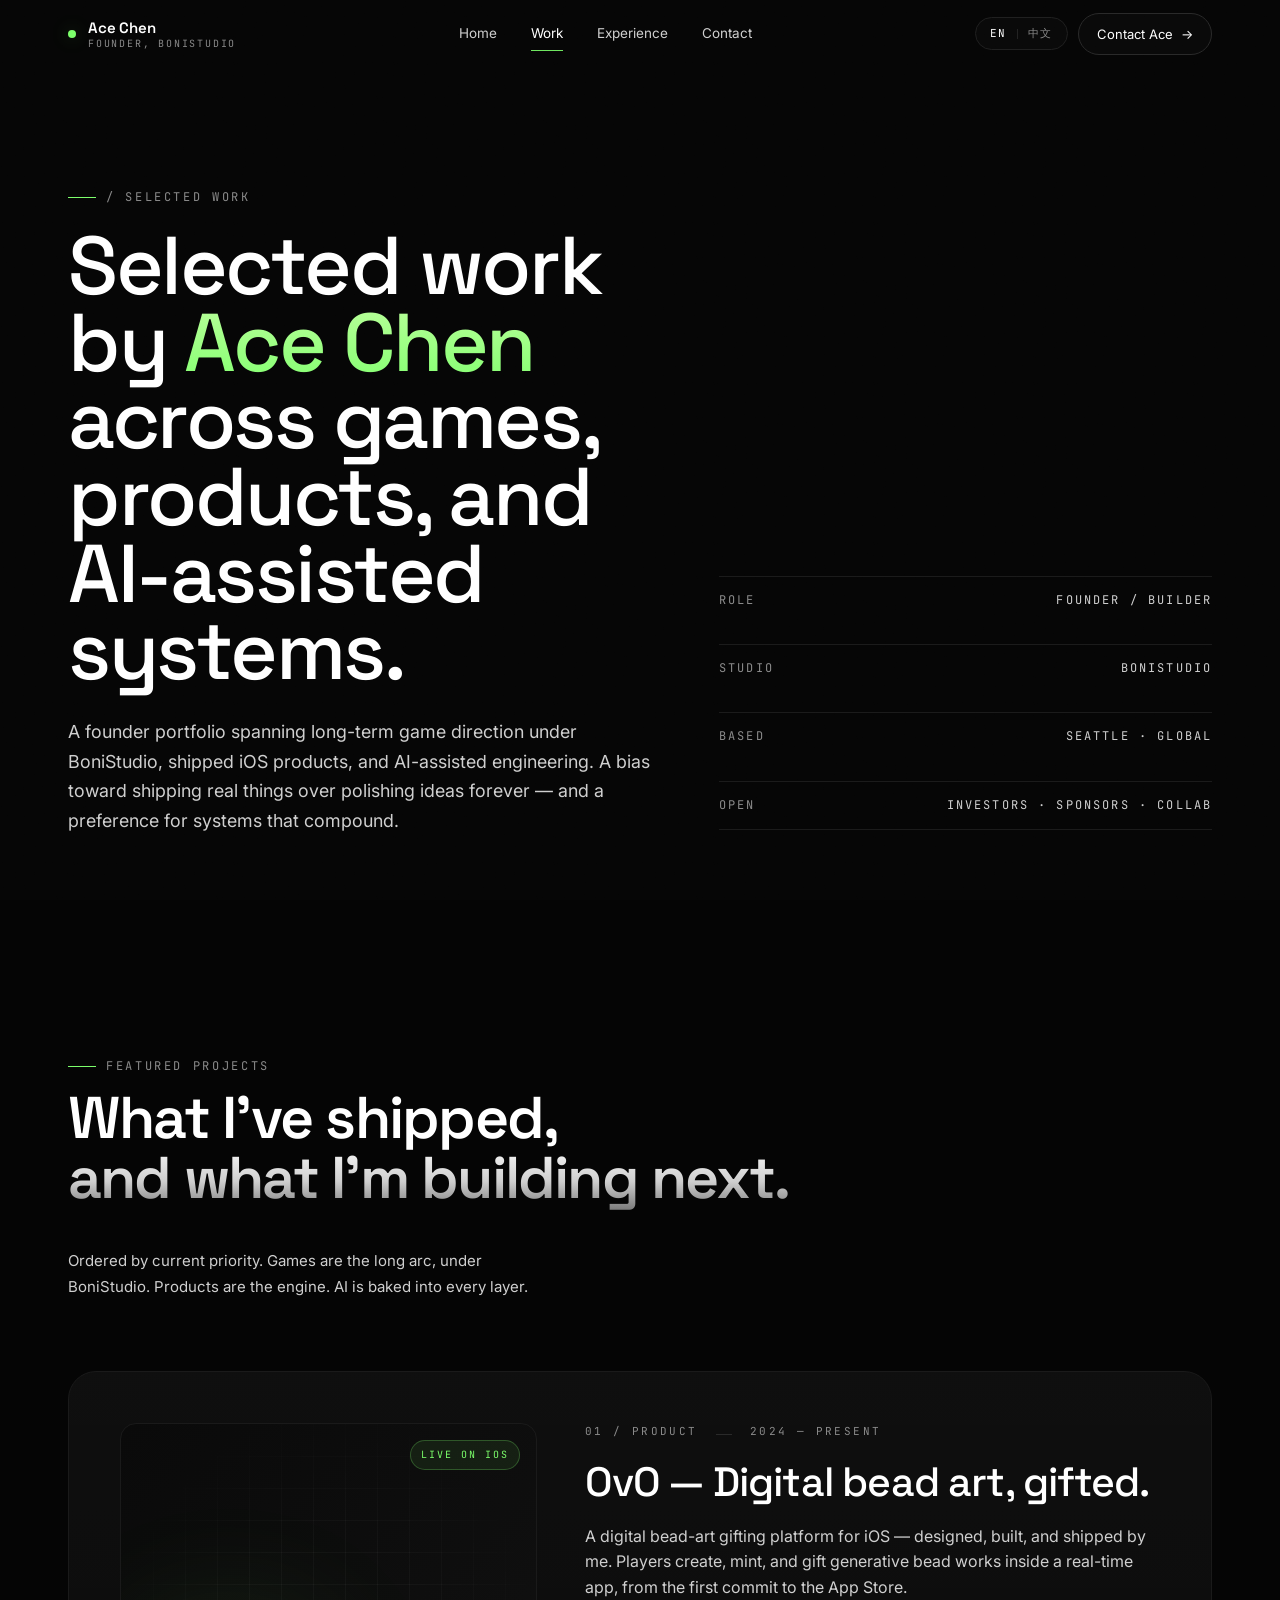
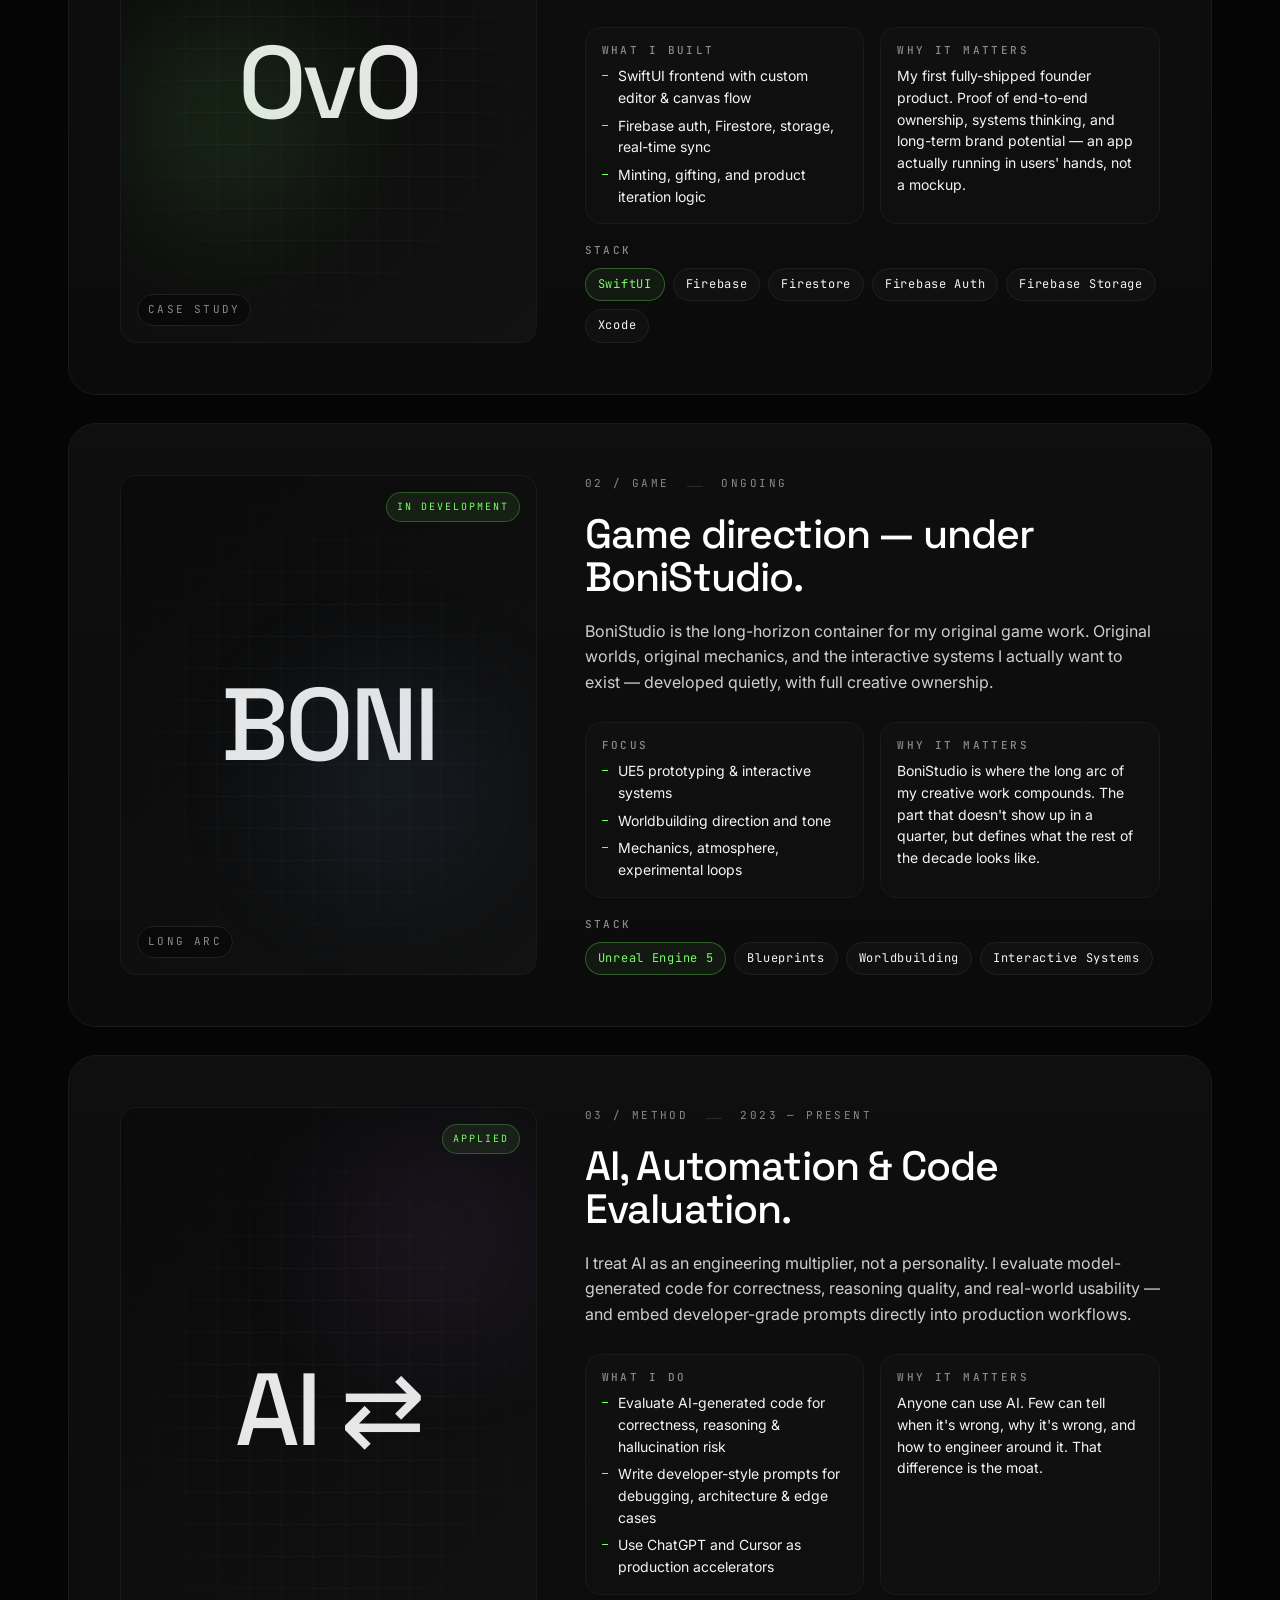
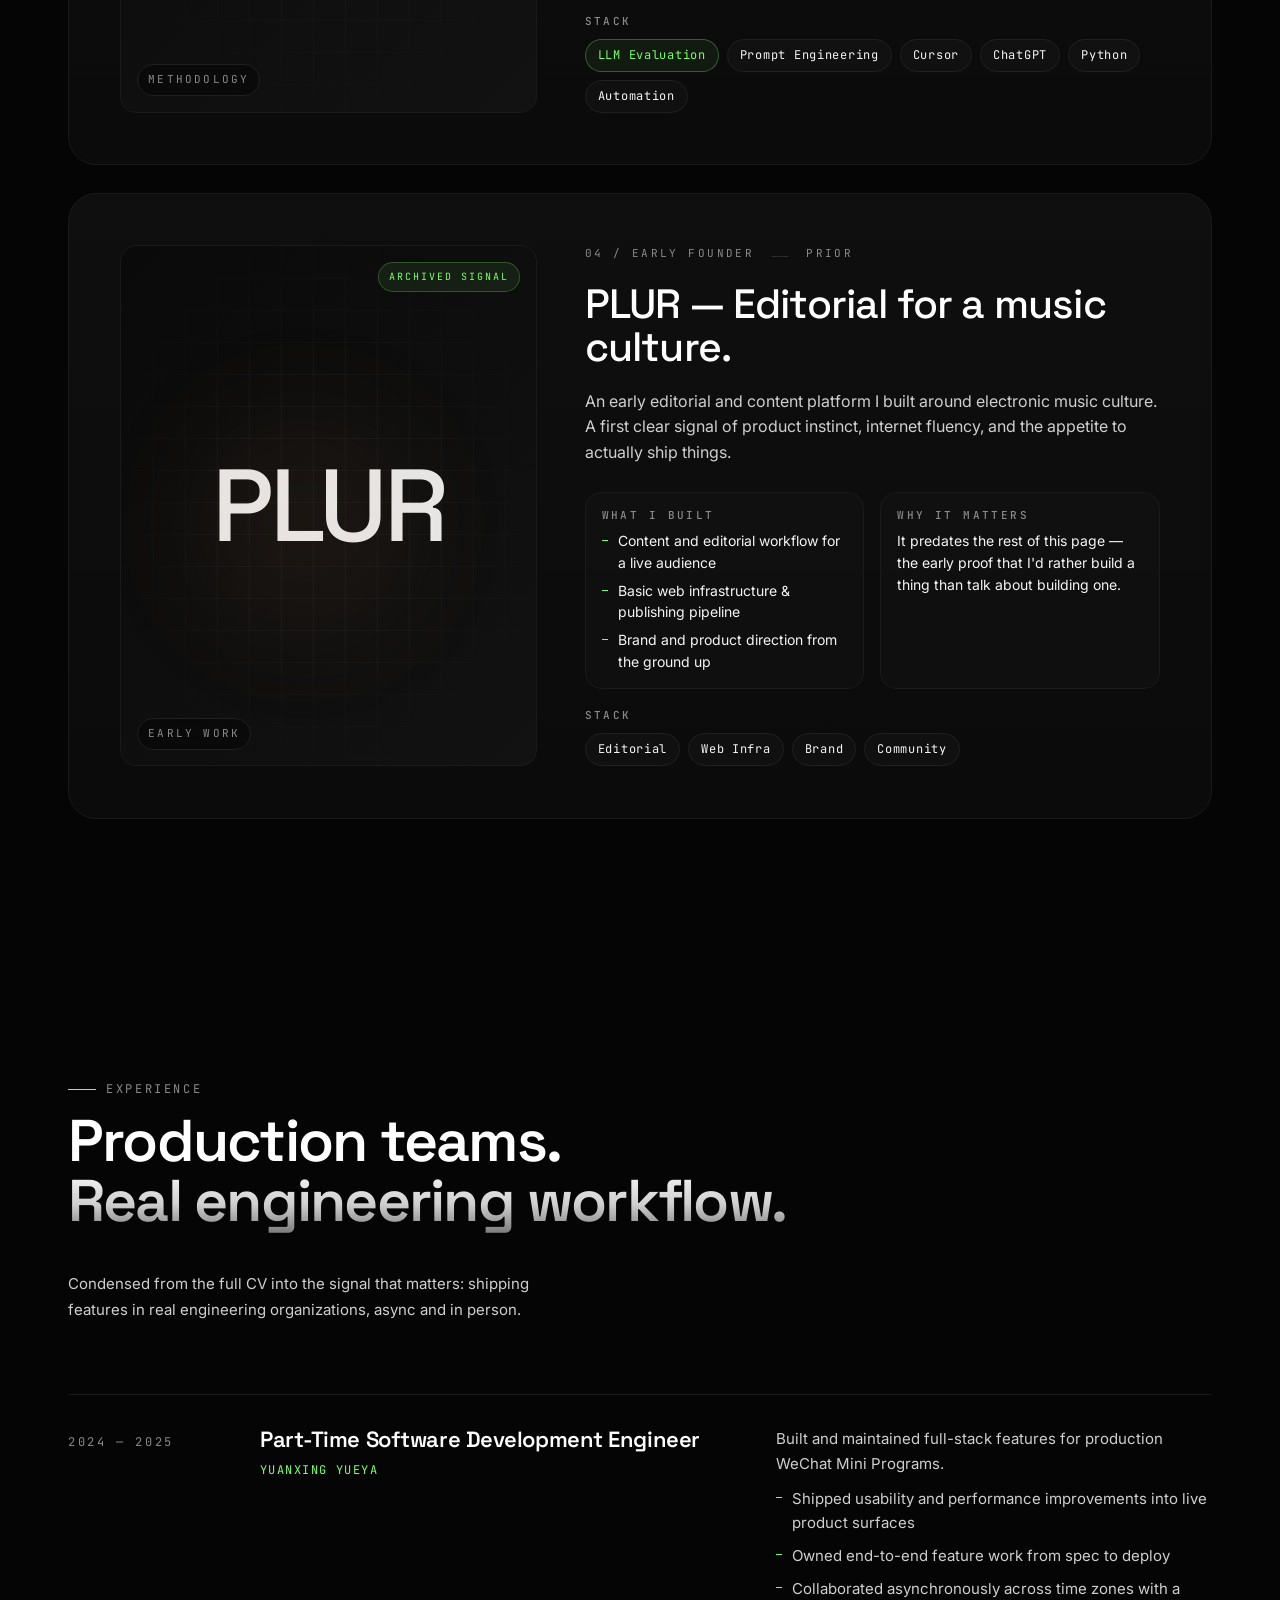
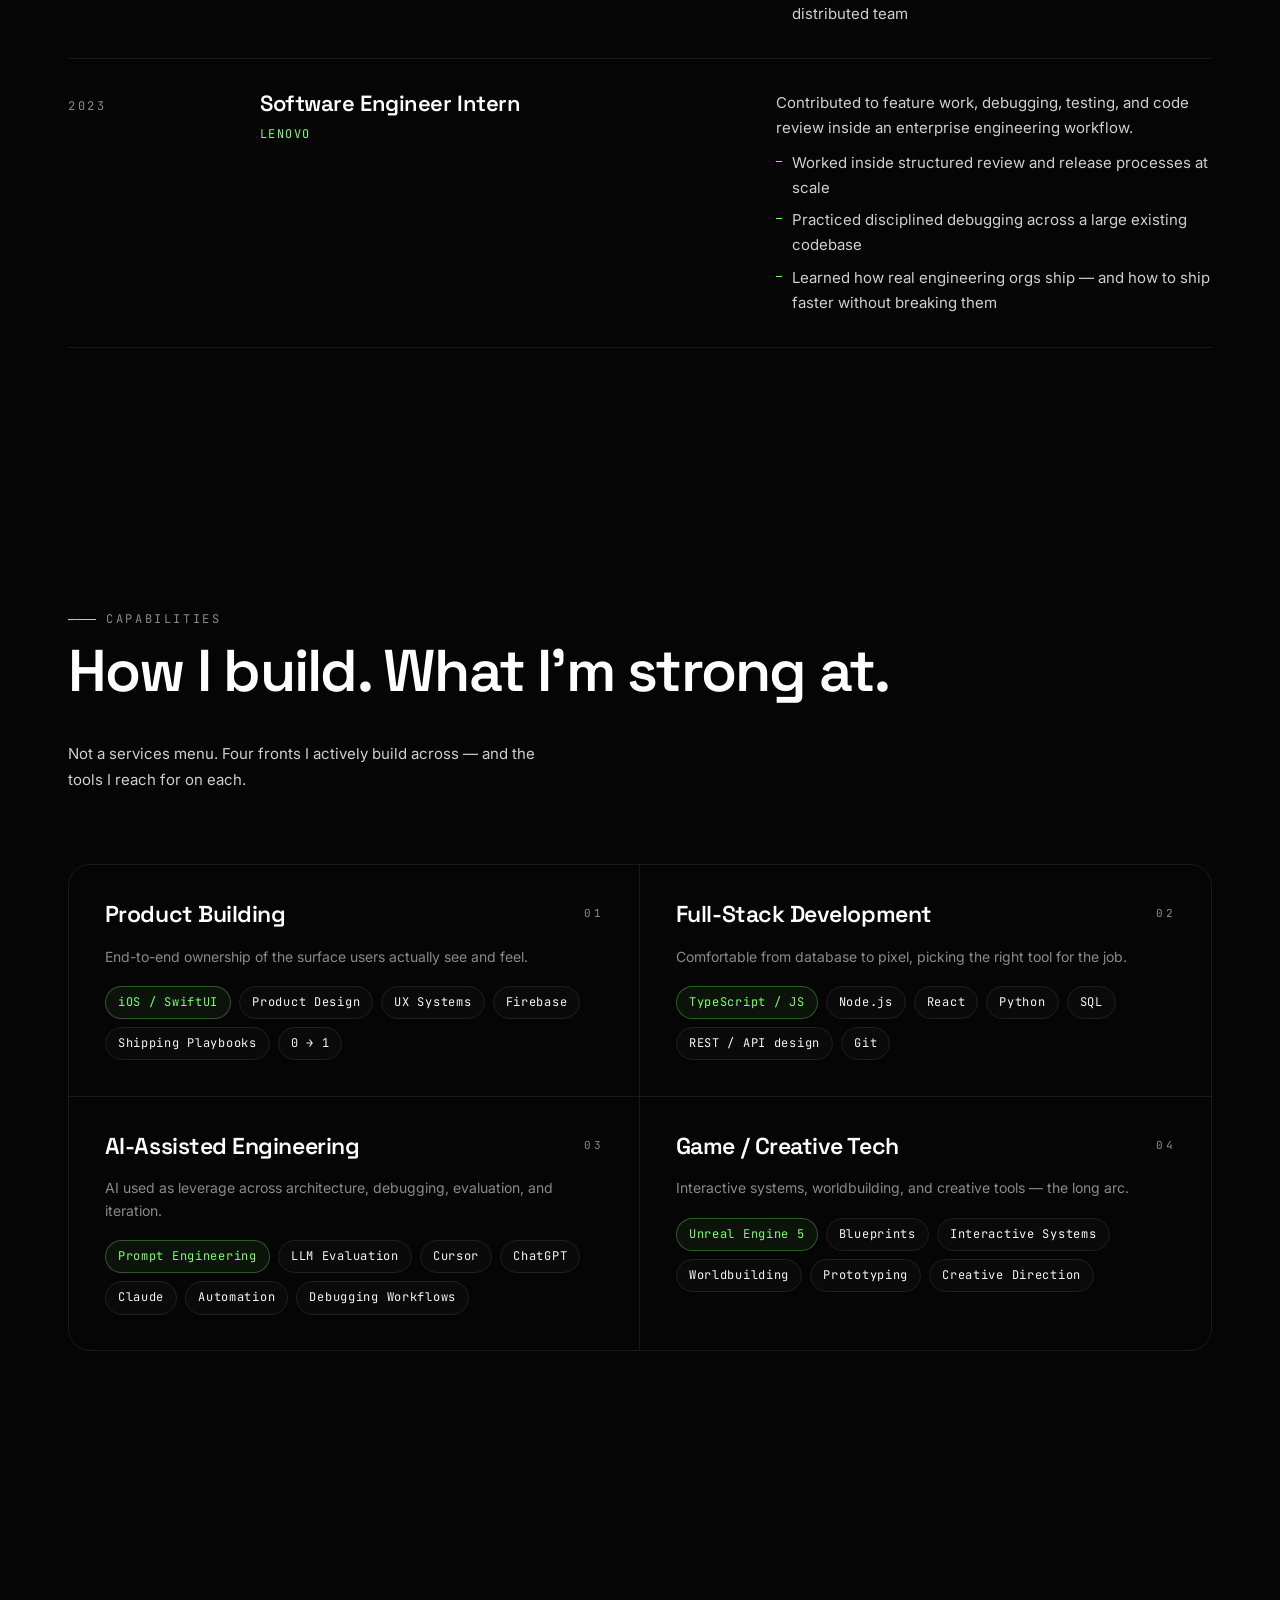
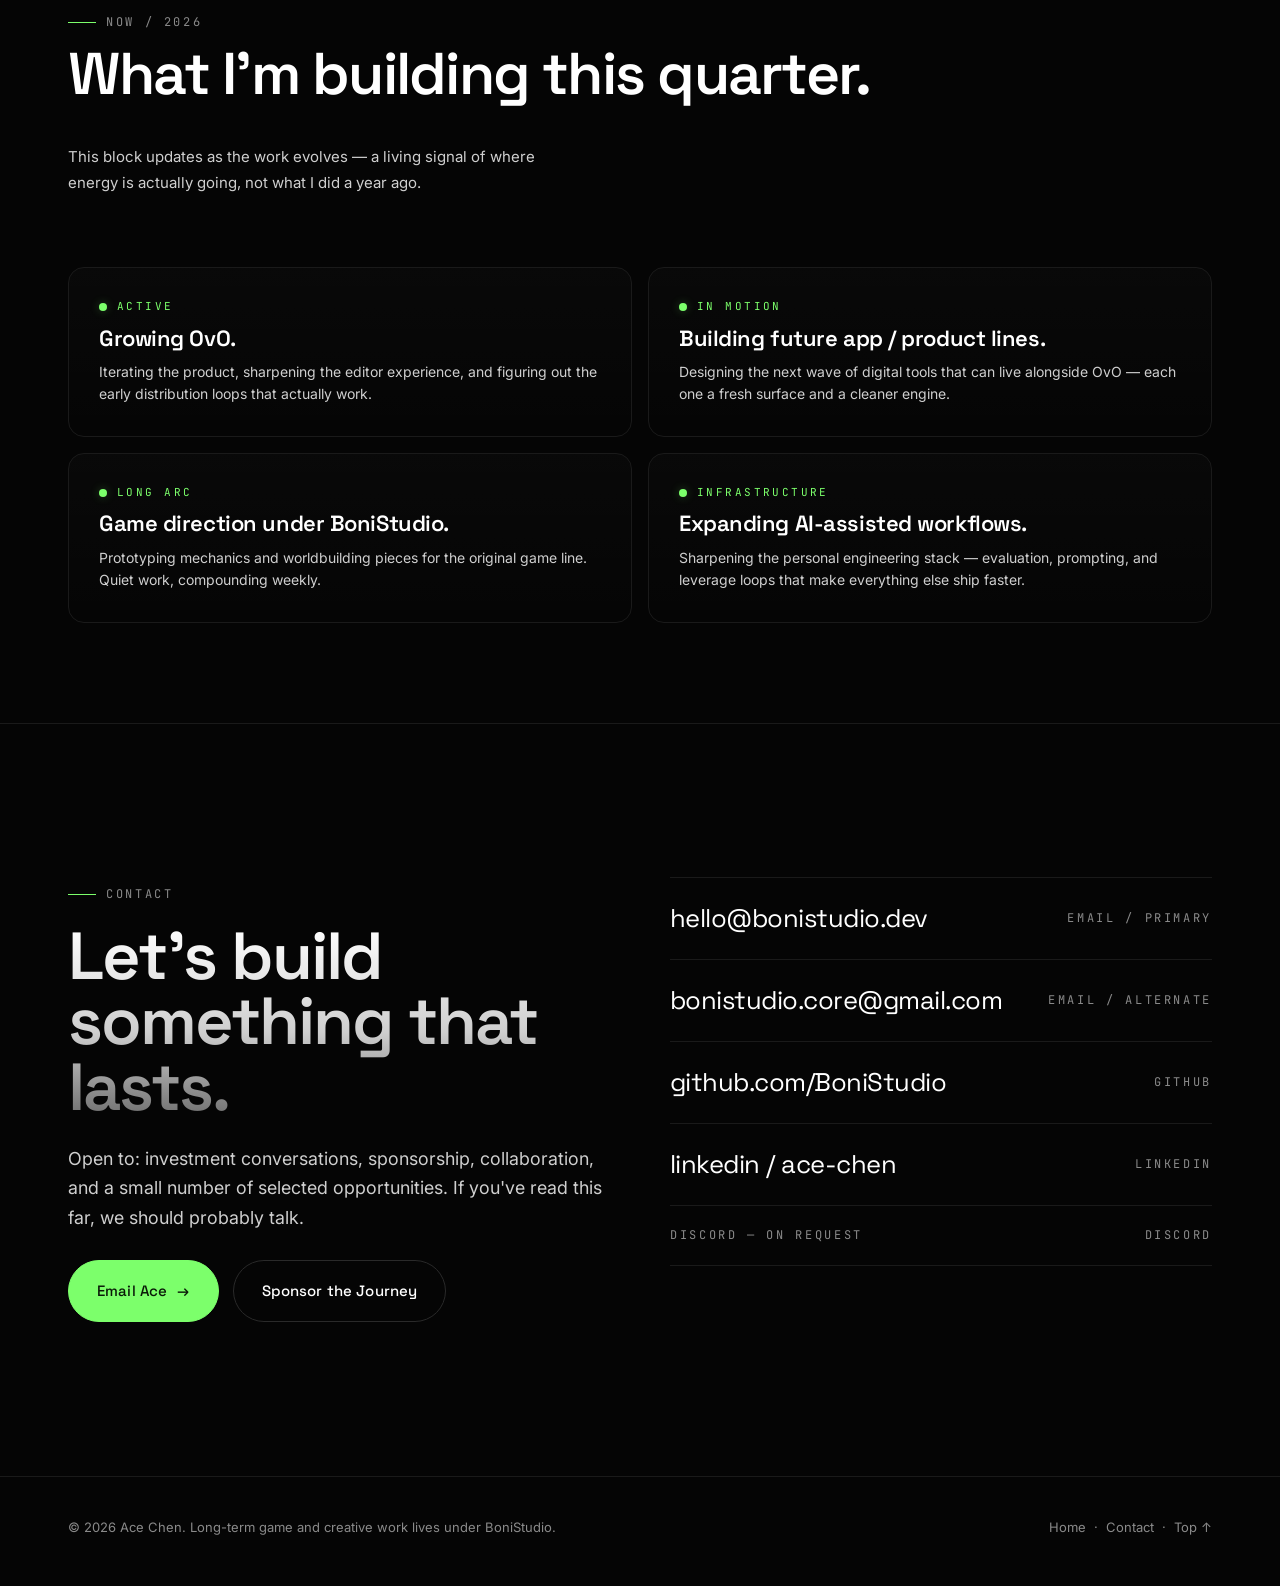
==== commit bc294f59: "up" ====
--- a/work.html
+++ b/work.html
@@ -5,7 +5,7 @@
   <meta name="viewport" content="width=device-width, initial-scale=1.0" />
   <meta name="color-scheme" content="dark" />
   <title>Work — Ace Chen</title>
-  <meta name="description" content="Selected projects, experience, capabilities, and current work — Ace Chen / BoniStudio." />
+  <meta name="description" content="Selected projects, experience, and capabilities by Ace Chen — founder building games, products, and AI-assisted systems under BoniStudio." />
 
   <link rel="preconnect" href="https://fonts.googleapis.com" />
   <link rel="preconnect" href="https://fonts.gstatic.com" crossorigin />
@@ -20,7 +20,10 @@
     <div class="container nav-inner">
       <a class="nav-brand" href="index.html" aria-label="Ace Chen — Home">
         <span class="dot" aria-hidden="true"></span>
-        <span>Ace Chen <span class="muted" style="color:var(--text-3); font-weight:400;">/ BoniStudio</span></span>
+        <span class="nav-brand__stack">
+          <span class="nav-brand__name">Ace Chen</span>
+          <span class="nav-brand__role" data-i18n="brand.role">Founder, BoniStudio</span>
+        </span>
       </a>
 
       <nav class="nav-links" aria-label="Primary">
@@ -43,7 +46,7 @@
         </button>
 
         <a class="nav-cta" href="#contact">
-          <span data-i18n="nav.cta.contact">Get in touch</span>
+          <span data-i18n="nav.cta.contact">Contact Ace</span>
           <span class="arrow" aria-hidden="true">→</span>
         </a>
 
@@ -60,12 +63,12 @@
       <div class="container">
         <div class="work-hero__grid">
           <div>
-            <div class="eyebrow reveal" style="margin-bottom:20px;" data-i18n="work.hero.eyebrow">/ Work — Selected</div>
+            <div class="eyebrow reveal" style="margin-bottom:20px;" data-i18n="work.hero.eyebrow">/ Selected Work</div>
             <h1 class="reveal" data-i18n-html="work.hero.title.html">
-              Real products across <em>games</em>, iOS apps, full-stack systems, and AI-assisted workflows.
+              Selected work by <em>Ace Chen</em> across games, products, and AI-assisted systems.
             </h1>
             <p class="lead reveal" style="margin-top:28px;" data-i18n="work.hero.lead">
-              Seattle-based founder-minded builder with a CS background. A bias toward shipping real things over polishing ideas forever — and a preference for systems that compound.
+              A founder portfolio spanning long-term game direction under BoniStudio, shipped iOS products, and AI-assisted engineering. A bias toward shipping real things over polishing ideas forever — and a preference for systems that compound.
             </p>
           </div>
 
@@ -100,7 +103,7 @@
             <h2 data-i18n-html="projects.title.html">What I've shipped,<br/><span class="gradient-text">and what I'm building next.</span></h2>
           </div>
           <p class="section-sub" data-i18n="projects.sub">
-            Ordered by current priority. The game direction is the long arc. The products are the engine. AI is baked into every layer.
+            Ordered by current priority. Games are the long arc, under BoniStudio. Products are the engine. AI is baked into every layer.
           </p>
         </div>
 
@@ -121,7 +124,7 @@
               </div>
               <h3 class="project__title" data-i18n="project.ovo.title">OvO — Digital bead art, gifted.</h3>
               <p class="project__summary" data-i18n="project.ovo.summary">
-                A digital bead-art gifting platform for iOS. Players design, mint, and gift generative bead works inside a real-time app. Built from the first commit to the App Store.
+                A digital bead-art gifting platform for iOS — designed, built, and shipped by me. Players create, mint, and gift generative bead works inside a real-time app, from the first commit to the App Store.
               </p>
 
               <div class="project__grid">
@@ -135,7 +138,7 @@
                 </div>
                 <div>
                   <h4 data-i18n="project.ovo.why.h">Why it matters</h4>
-                  <p data-i18n="project.ovo.why.p">Proof of shipping ability, systems thinking, and long-term brand potential — an app actually running in users' hands, not a mockup.</p>
+                  <p data-i18n="project.ovo.why.p">My first fully-shipped founder product. Proof of end-to-end ownership, systems thinking, and long-term brand potential — an app actually running in users' hands, not a mockup.</p>
                 </div>
               </div>
 
@@ -167,9 +170,9 @@
                 <span class="divider"></span>
                 <span data-i18n="project.game.row.b">Ongoing</span>
               </div>
-              <h3 class="project__title" data-i18n="project.game.title">BoniStudio — Original game direction.</h3>
+              <h3 class="project__title" data-i18n="project.game.title">Game direction — under BoniStudio.</h3>
               <p class="project__summary" data-i18n="project.game.summary">
-                Long-horizon original game development under BoniStudio. A creative spine for everything else: original worlds, original mechanics, and the interactive systems I actually want to exist.
+                BoniStudio is the long-horizon container for my original game work. Original worlds, original mechanics, and the interactive systems I actually want to exist — developed quietly, with full creative ownership.
               </p>
 
               <div class="project__grid">
@@ -183,7 +186,7 @@
                 </div>
                 <div>
                   <h4 data-i18n="project.game.why.h">Why it matters</h4>
-                  <p data-i18n="project.game.why.p">This is the long-term creative direction of the studio — the part that doesn't show up in a quarter, but defines what the rest of the decade looks like.</p>
+                  <p data-i18n="project.game.why.p">BoniStudio is where the long arc of my creative work compounds. The part that doesn't show up in a quarter, but defines what the rest of the decade looks like.</p>
                 </div>
               </div>
 
@@ -215,7 +218,7 @@
               </div>
               <h3 class="project__title" data-i18n="project.ai.title">AI, Automation & Code Evaluation.</h3>
               <p class="project__summary" data-i18n="project.ai.summary">
-                Treating AI as an engineering multiplier, not a personality. Evaluation of model-generated code for correctness, reasoning quality, and real-world usability — plus developer-grade prompts embedded in real production workflows.
+                I treat AI as an engineering multiplier, not a personality. I evaluate model-generated code for correctness, reasoning quality, and real-world usability — and embed developer-grade prompts directly into production workflows.
               </p>
 
               <div class="project__grid">
@@ -263,7 +266,7 @@
               </div>
               <h3 class="project__title" data-i18n="project.plur.title">PLUR — Editorial for a music culture.</h3>
               <p class="project__summary" data-i18n="project.plur.summary">
-                An early editorial and content platform built around electronic music culture. A first clear signal of product instinct, internet fluency, and the appetite to actually ship things.
+                An early editorial and content platform I built around electronic music culture. A first clear signal of product instinct, internet fluency, and the appetite to actually ship things.
               </p>
 
               <div class="project__grid">
@@ -351,10 +354,10 @@
         <div class="section-head reveal">
           <div>
             <div class="eyebrow" data-i18n="cap.eyebrow">Capabilities</div>
-            <h2 data-i18n="cap.title">Four stacks. One operator.</h2>
+            <h2 data-i18n="cap.title">How I build. What I'm strong at.</h2>
           </div>
           <p class="section-sub" data-i18n="cap.sub">
-            Not a laundry list. These are the four fronts I actively work across — and the tools I use to move quickly on each.
+            Not a services menu. Four fronts I actively build across — and the tools I reach for on each.
           </p>
         </div>
 
@@ -478,7 +481,7 @@
             </p>
             <div class="cta__actions" style="margin-top:28px;">
               <a class="btn btn-primary btn-lg" href="mailto:hello@bonistudio.dev">
-                <span data-i18n="contact.cta.email">Email me</span>
+                <span data-i18n="contact.cta.email">Email Ace</span>
                 <span class="arrow" aria-hidden="true">→</span>
               </a>
               <a class="btn btn-ghost btn-lg" href="mailto:hello@bonistudio.dev?subject=Sponsor%20the%20Journey" data-i18n="contact.cta.sponsor">
@@ -516,7 +519,7 @@
 
   <footer class="footer">
     <div class="container footer__inner">
-      <div data-i18n-template="footer.work.copy">© <span data-year>2026</span> Ace Chen / BoniStudio. This is not the end — it's the beginning.</div>
+      <div data-i18n-template="footer.work.copy">© <span data-year>2026</span> Ace Chen. Long-term game and creative work lives under BoniStudio.</div>
       <div>
         <a href="index.html" data-i18n="footer.home">Home</a> &nbsp;·&nbsp;
         <a href="#contact" data-i18n="footer.contact">Contact</a> &nbsp;·&nbsp;
--- a/styles.css
+++ b/styles.css
@@ -231,17 +231,45 @@
 .nav-brand {
   display: inline-flex;
   align-items: center;
-  gap: 10px;
+  gap: 12px;
   font-family: var(--font-display);
   font-weight: 600;
   letter-spacing: -0.01em;
   font-size: 16px;
   color: var(--text-0);
+  line-height: 1;
 }
 .nav-brand .dot {
   width: 8px; height: 8px; border-radius: 50%;
   background: var(--accent);
   box-shadow: 0 0 18px var(--accent-glow);
+  flex-shrink: 0;
+}
+.nav-brand__stack {
+  display: inline-flex;
+  flex-direction: column;
+  justify-content: center;
+  gap: 4px;
+  line-height: 1;
+}
+.nav-brand__name {
+  font-family: var(--font-display);
+  font-weight: 600;
+  font-size: 15px;
+  letter-spacing: -0.01em;
+  color: var(--text-0);
+}
+.nav-brand__role {
+  font-family: var(--font-mono);
+  font-size: 10px;
+  color: var(--text-3);
+  letter-spacing: 0.18em;
+  text-transform: uppercase;
+  font-weight: 400;
+  transition: color 0.25s var(--ease-out);
+}
+.nav-brand:hover .nav-brand__role {
+  color: var(--text-2);
 }
 .nav-links {
   display: flex;
@@ -334,6 +362,11 @@
   .nav-links .nav-link-text { display: none; }
   .nav-cta { display: none; }
   .lang-toggle { padding: 7px 10px; font-size: 10px; }
+  .nav-brand__role { display: none; }
+  .nav-brand__stack { gap: 0; }
+  .hero__identity { padding: 8px 14px; gap: 10px; }
+  .hero__identity-name { font-size: 13px; }
+  .hero__identity-role { font-size: 9.5px; letter-spacing: 0.2em; }
   .nav-toggle {
     display: inline-flex;
     width: 40px; height: 40px;
@@ -498,6 +531,44 @@
   gap: 40px;
 }
 
+.hero__identity {
+  display: inline-flex;
+  align-items: center;
+  gap: 14px;
+  padding: 9px 18px;
+  margin-bottom: 22px;
+  border: 1px solid var(--line-2);
+  border-radius: 999px;
+  background: linear-gradient(180deg, rgba(255,255,255,0.03), rgba(255,255,255,0.01));
+  backdrop-filter: blur(10px) saturate(130%);
+  -webkit-backdrop-filter: blur(10px) saturate(130%);
+  width: fit-content;
+  max-width: 100%;
+  box-shadow: 0 4px 24px rgba(0,0,0,0.35), inset 0 0 0 1px rgba(255,255,255,0.02);
+}
+.hero__identity-name {
+  font-family: var(--font-display);
+  font-weight: 600;
+  font-size: 14px;
+  letter-spacing: -0.005em;
+  color: var(--text-0);
+  white-space: nowrap;
+}
+.hero__identity-div {
+  width: 1px;
+  height: 14px;
+  background: var(--line-3);
+  flex-shrink: 0;
+}
+.hero__identity-role {
+  font-family: var(--font-mono);
+  font-size: 10.5px;
+  color: var(--text-3);
+  letter-spacing: 0.24em;
+  text-transform: uppercase;
+  white-space: nowrap;
+}
+
 .hero__meta {
   display: flex;
   align-items: center;
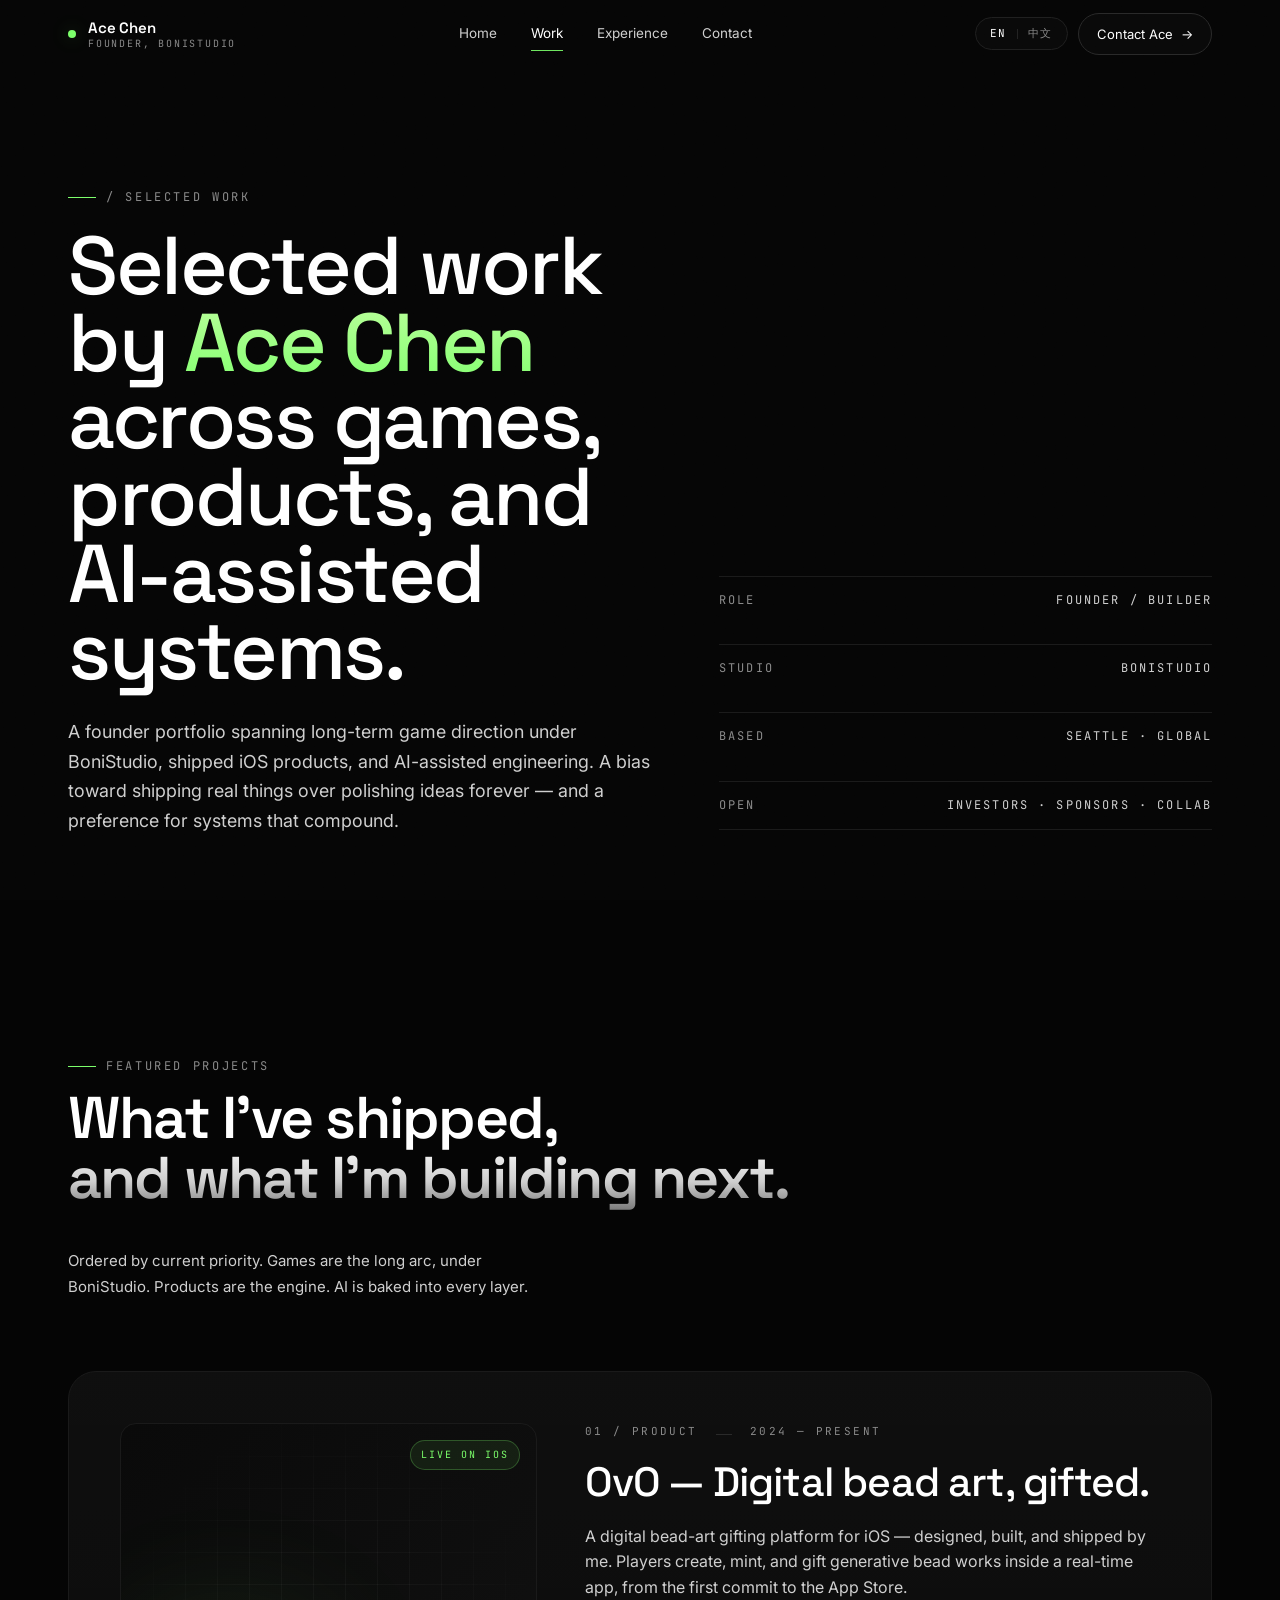
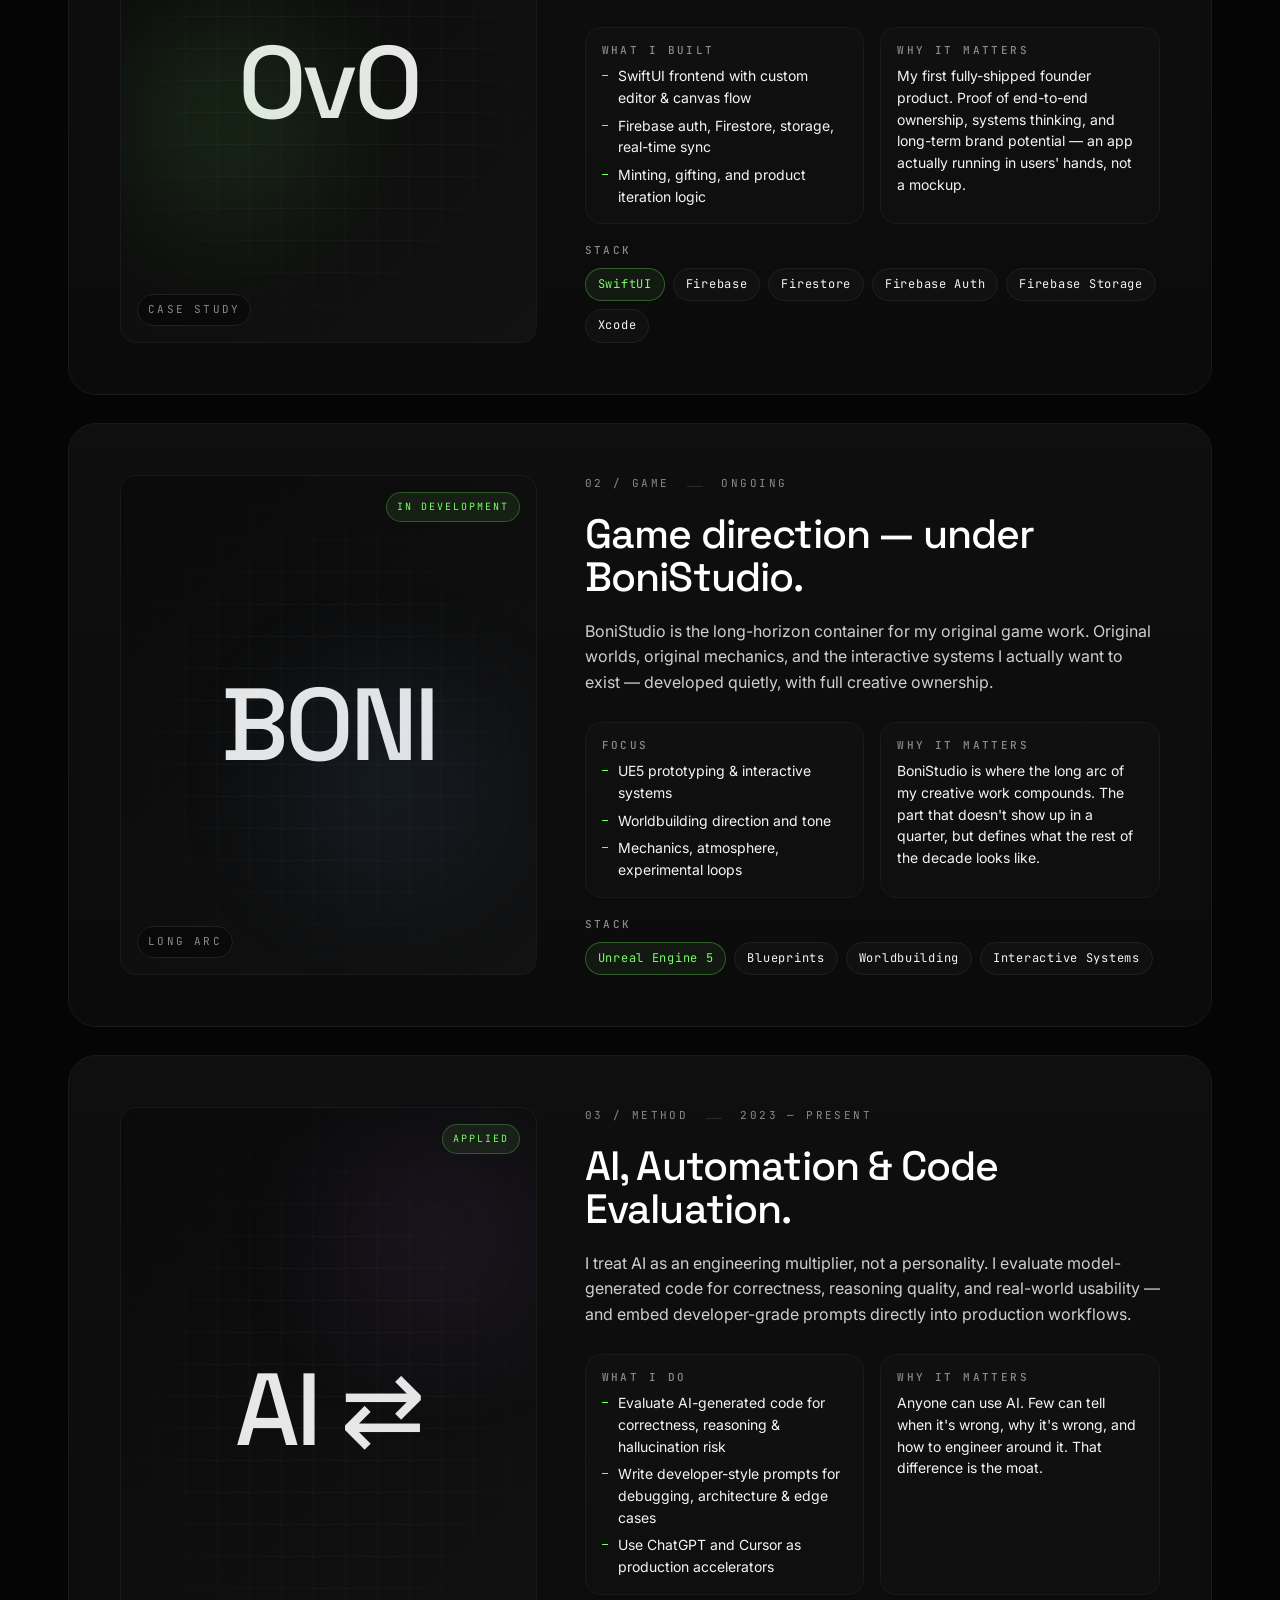
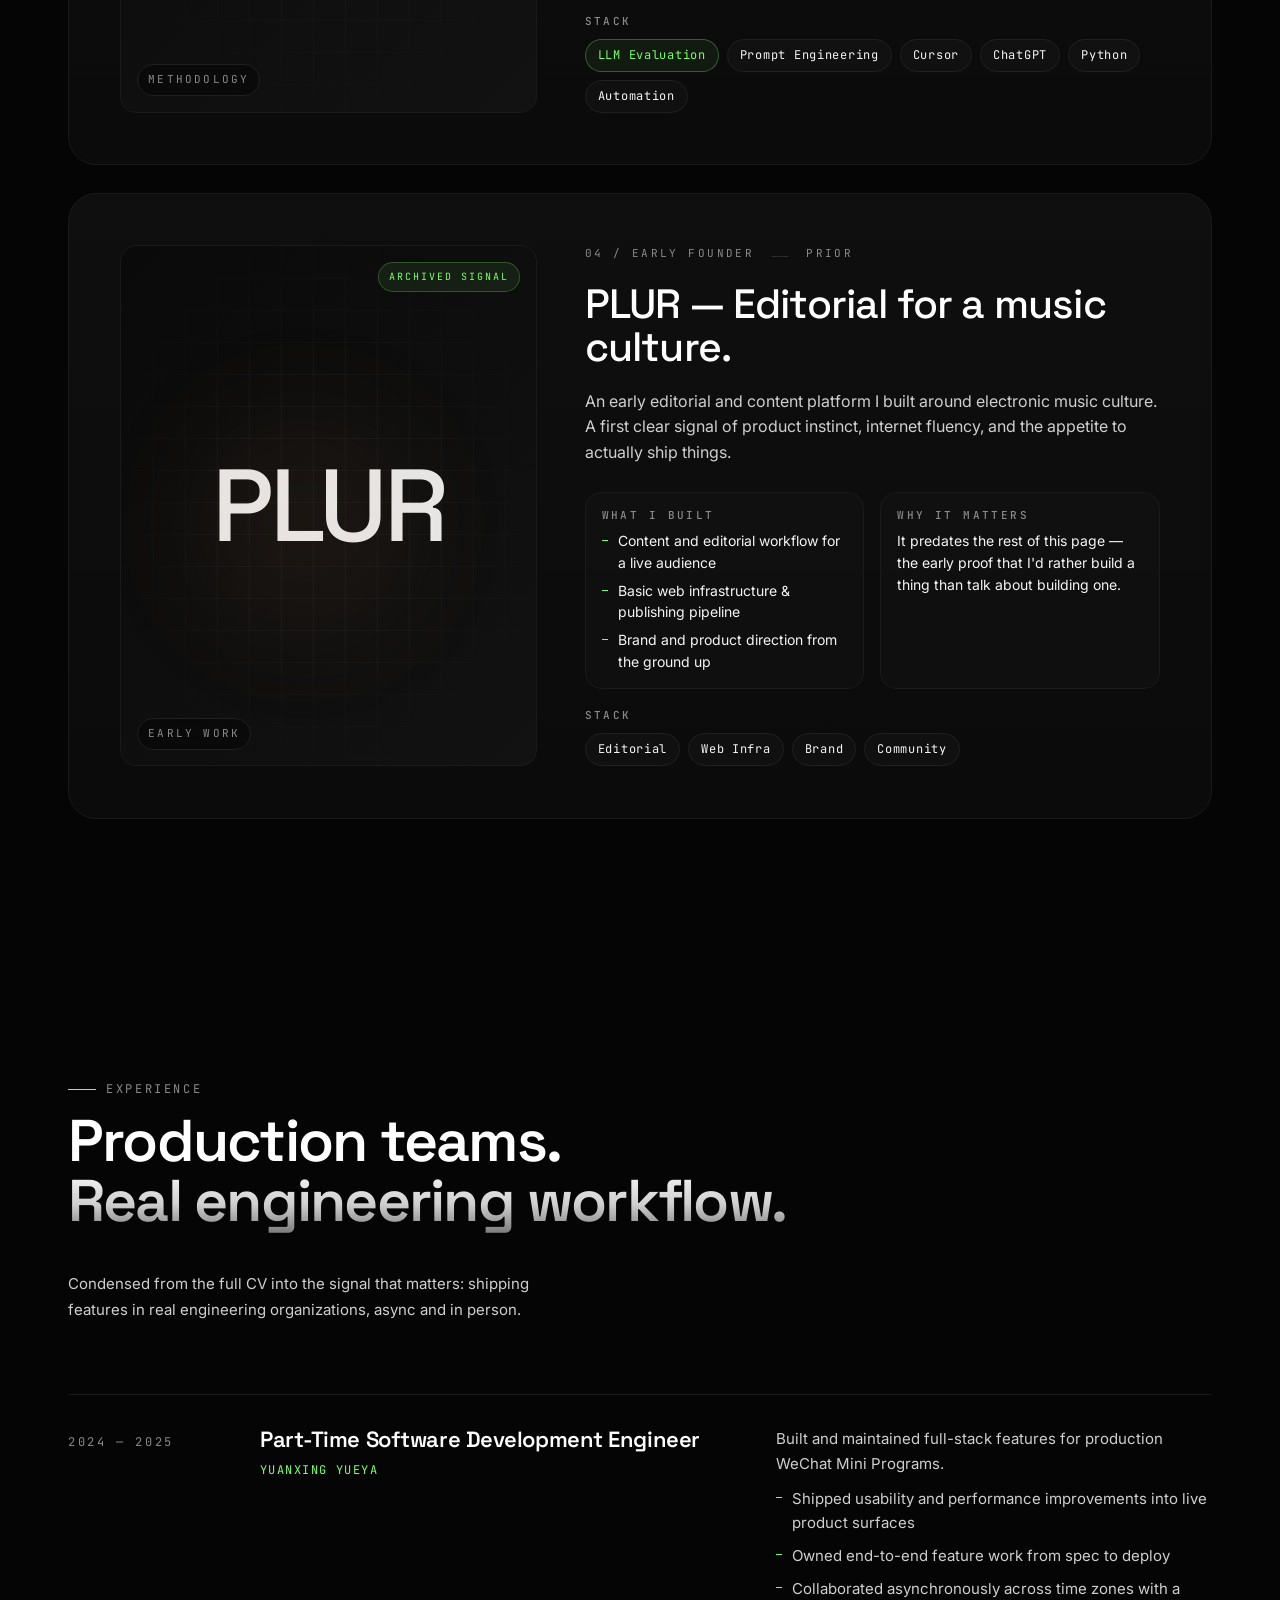
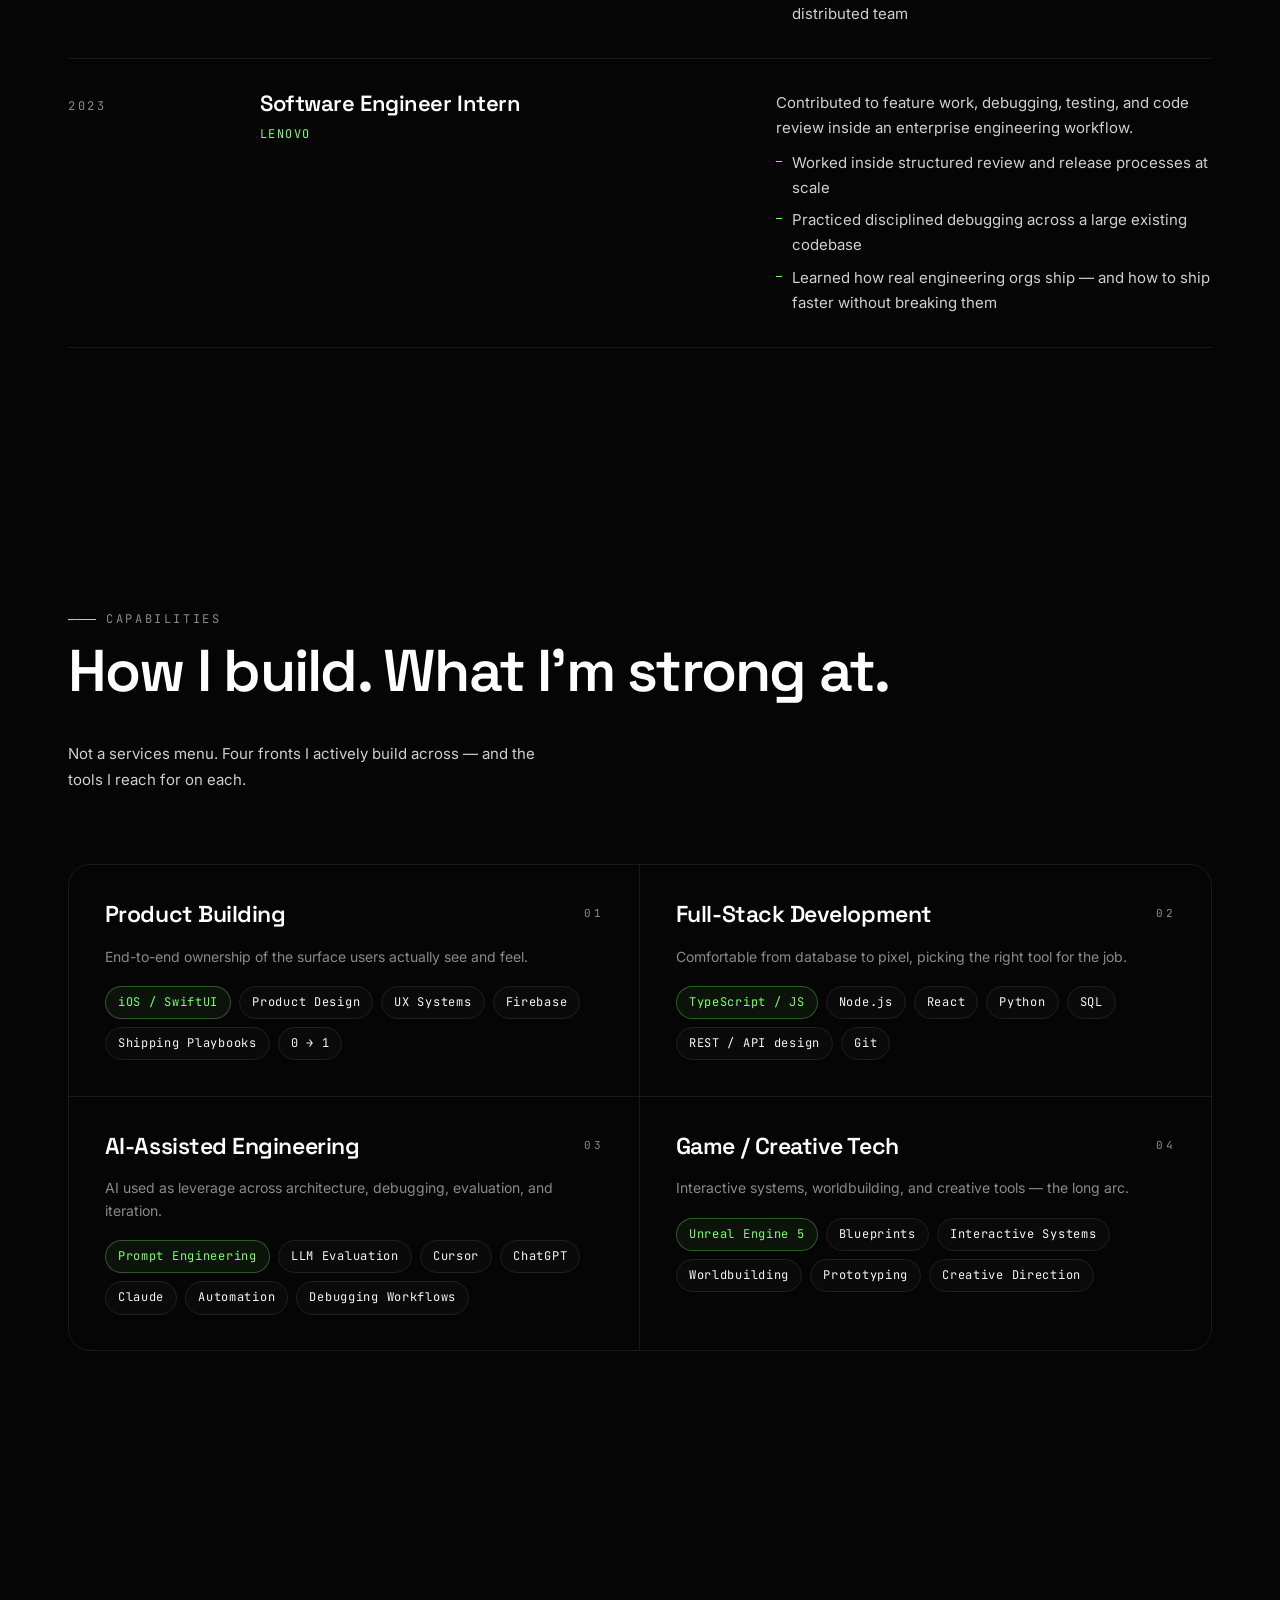
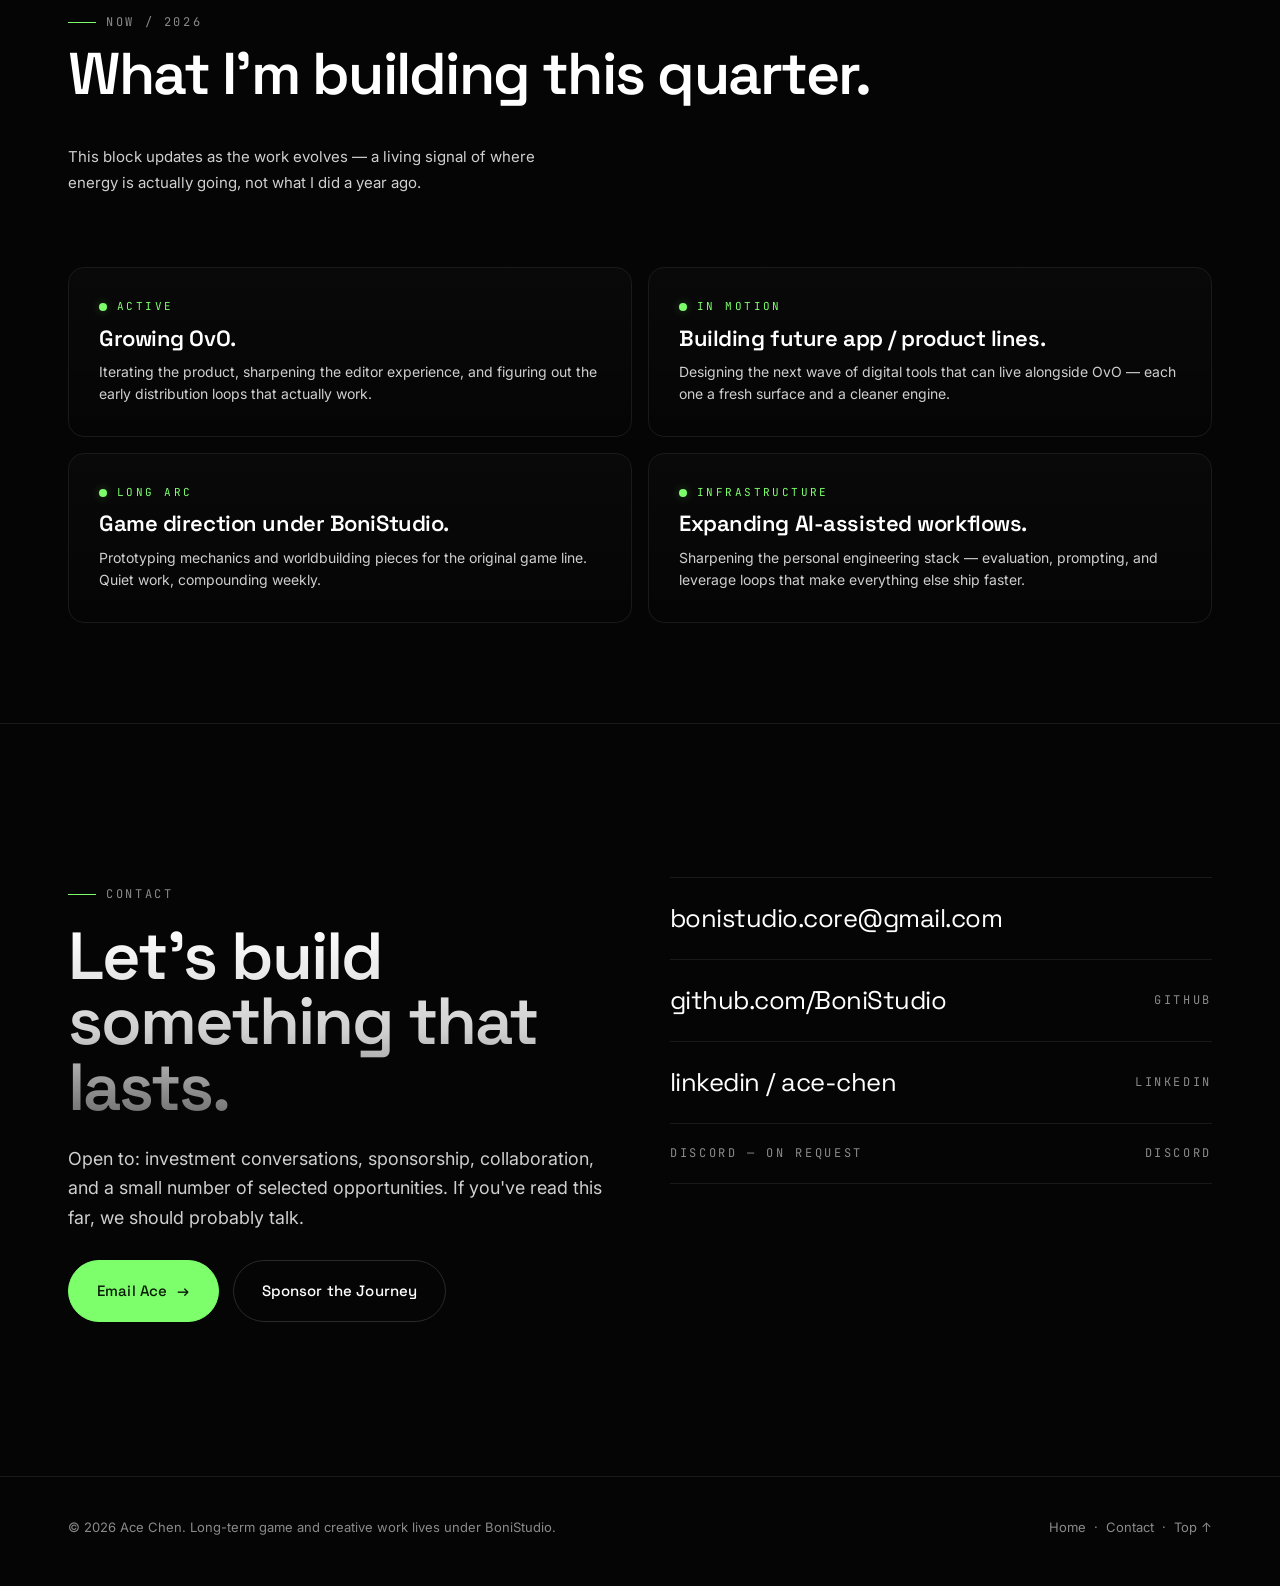
==== commit d28e7871: "up" ====
--- a/work.html
+++ b/work.html
@@ -480,24 +480,20 @@
               Open to: investment conversations, sponsorship, collaboration, and a small number of selected opportunities. If you've read this far, we should probably talk.
             </p>
             <div class="cta__actions" style="margin-top:28px;">
-              <a class="btn btn-primary btn-lg" href="mailto:hello@bonistudio.dev">
+              <a class="btn btn-primary btn-lg" href="mailto:bonistudio.core@gmail.com">
                 <span data-i18n="contact.cta.email">Email Ace</span>
                 <span class="arrow" aria-hidden="true">→</span>
               </a>
-              <a class="btn btn-ghost btn-lg" href="mailto:hello@bonistudio.dev?subject=Sponsor%20the%20Journey" data-i18n="contact.cta.sponsor">
+              <a class="btn btn-ghost btn-lg" href="mailto:bonistudio.core@gmail.com?subject=Sponsor%20the%20Journey" data-i18n="contact.cta.sponsor">
                 Sponsor the Journey
               </a>
             </div>
           </div>
 
           <div class="contact__list reveal">
-            <a href="mailto:hello@bonistudio.dev">
-              hello@bonistudio.dev
-              <span data-i18n="contact.list.email.primary.label">Email / Primary</span>
-            </a>
             <a href="mailto:bonistudio.core@gmail.com">
               bonistudio.core@gmail.com
-              <span data-i18n="contact.list.email.alternate.label">Email / Alternate</span>
+              <span data-i18n="contact.list.email.label">Email</span>
             </a>
             <a href="https://github.com/BoniStudio" target="_blank" rel="noopener">
               github.com/BoniStudio
